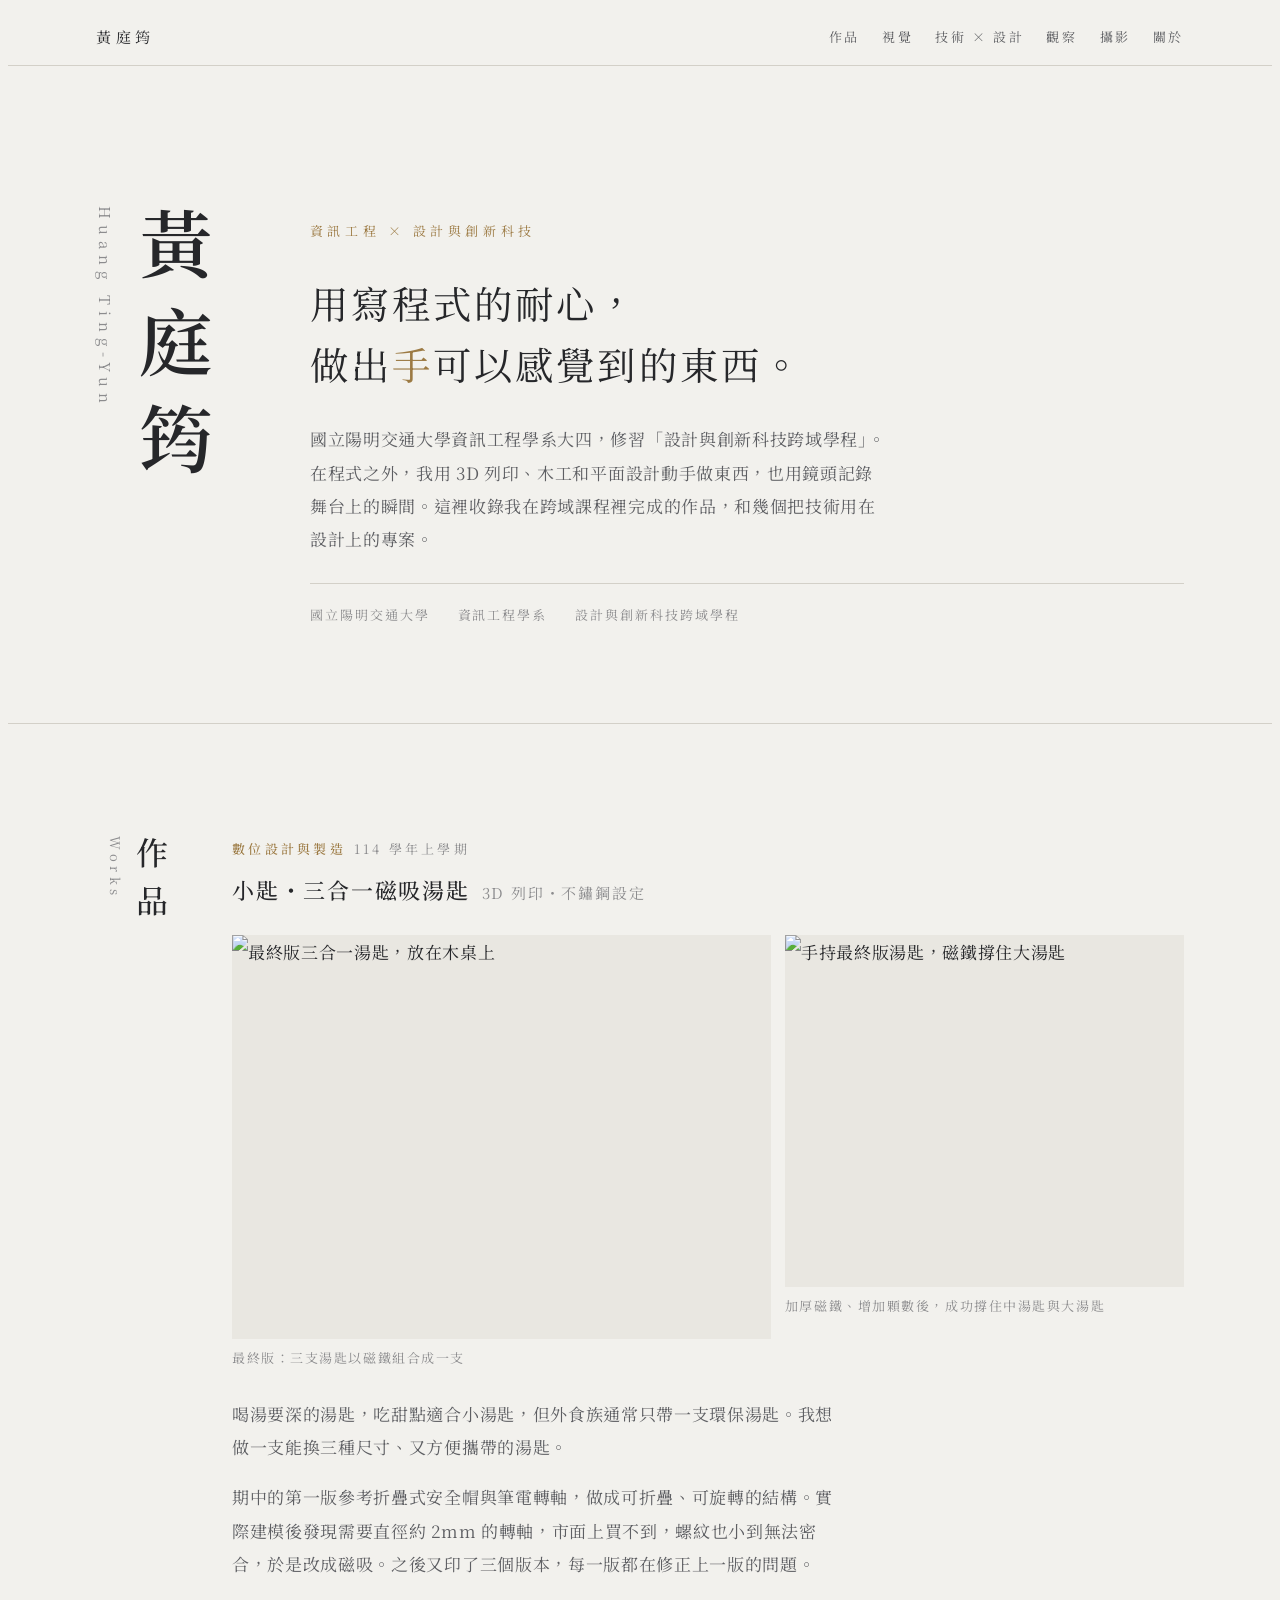
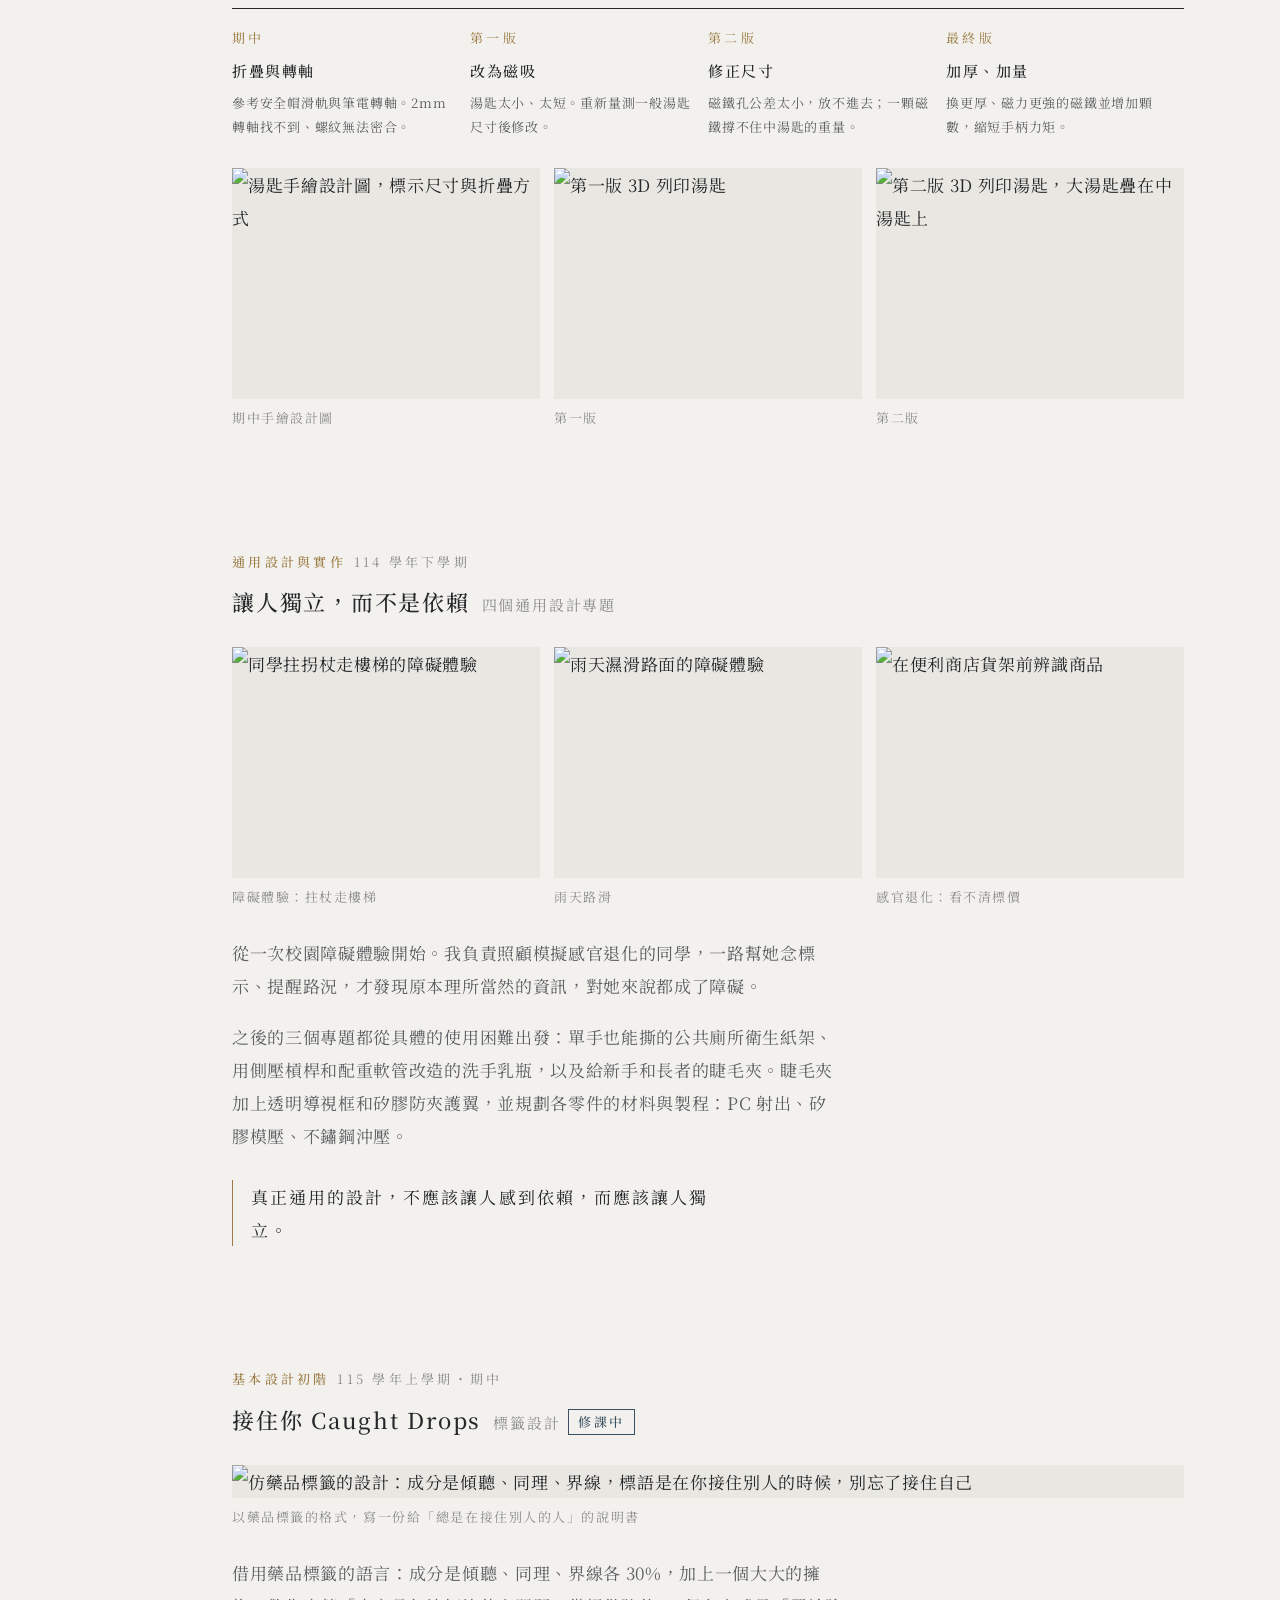
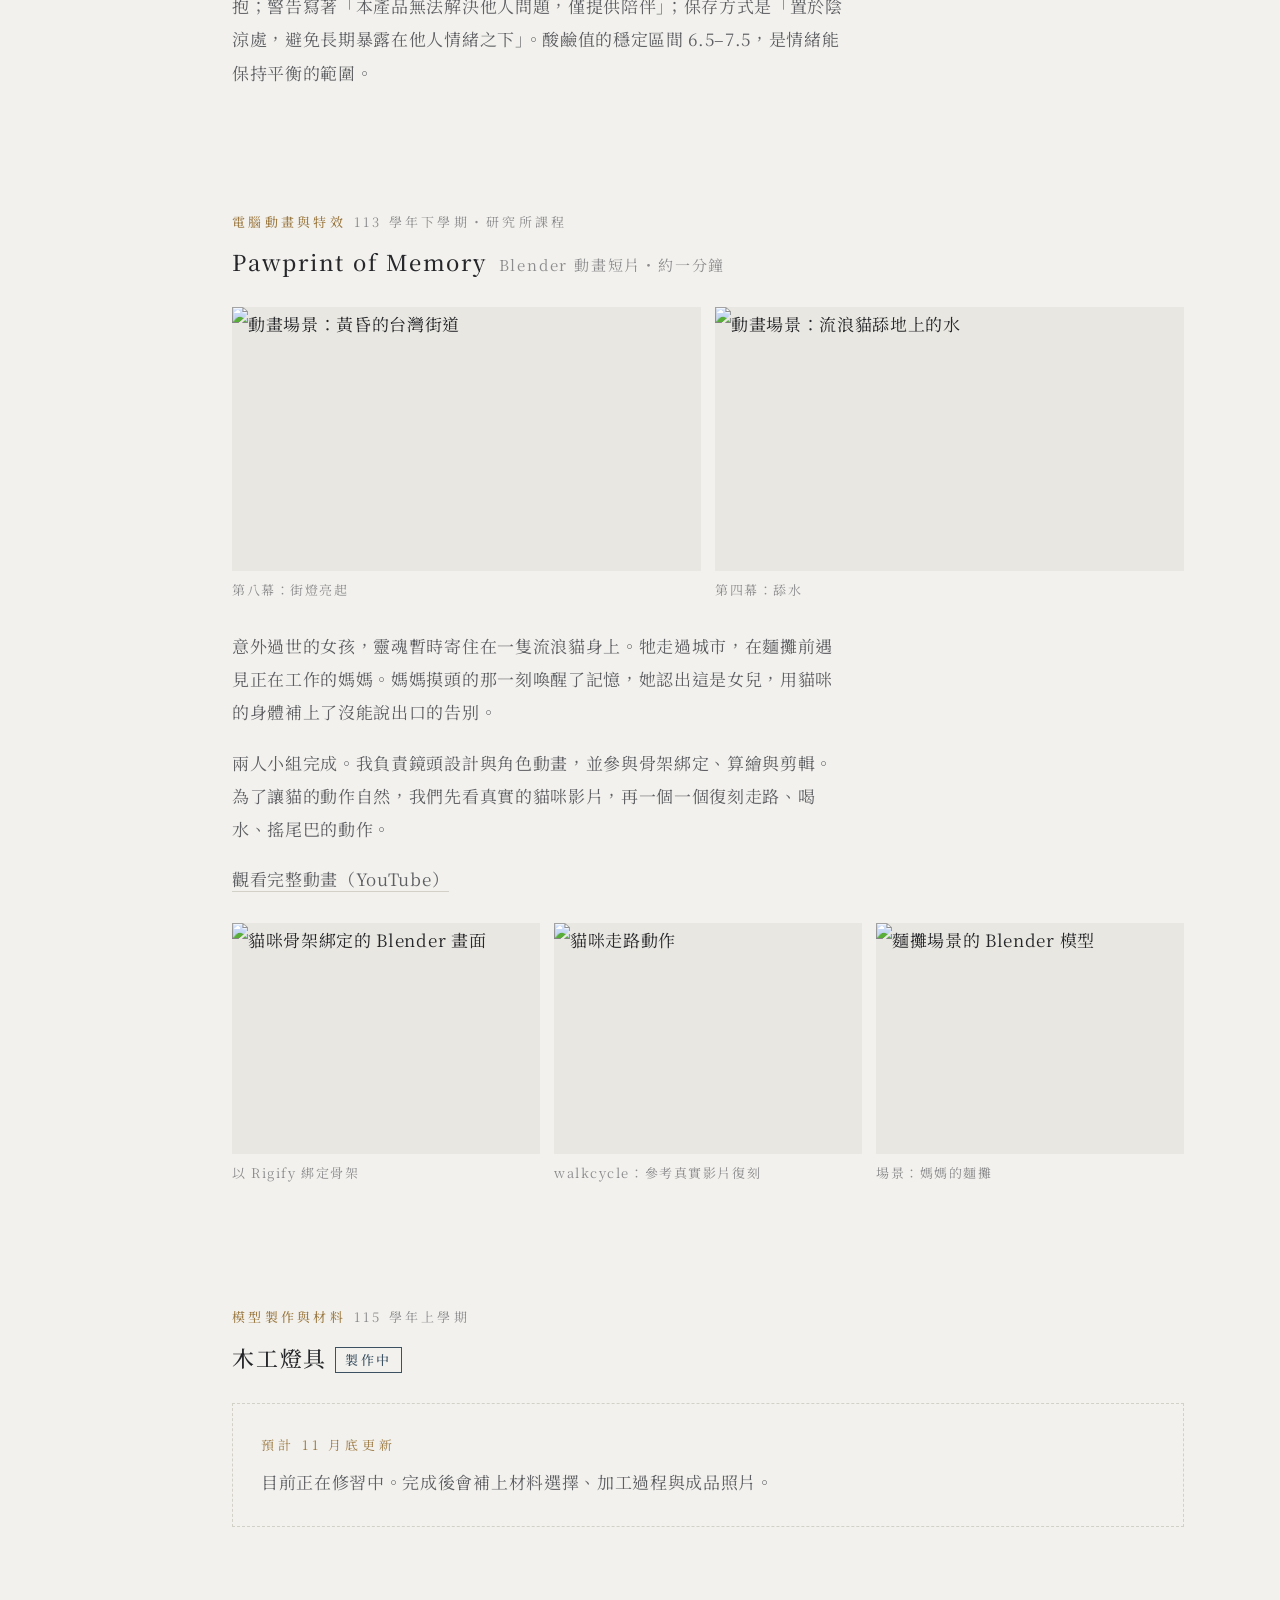
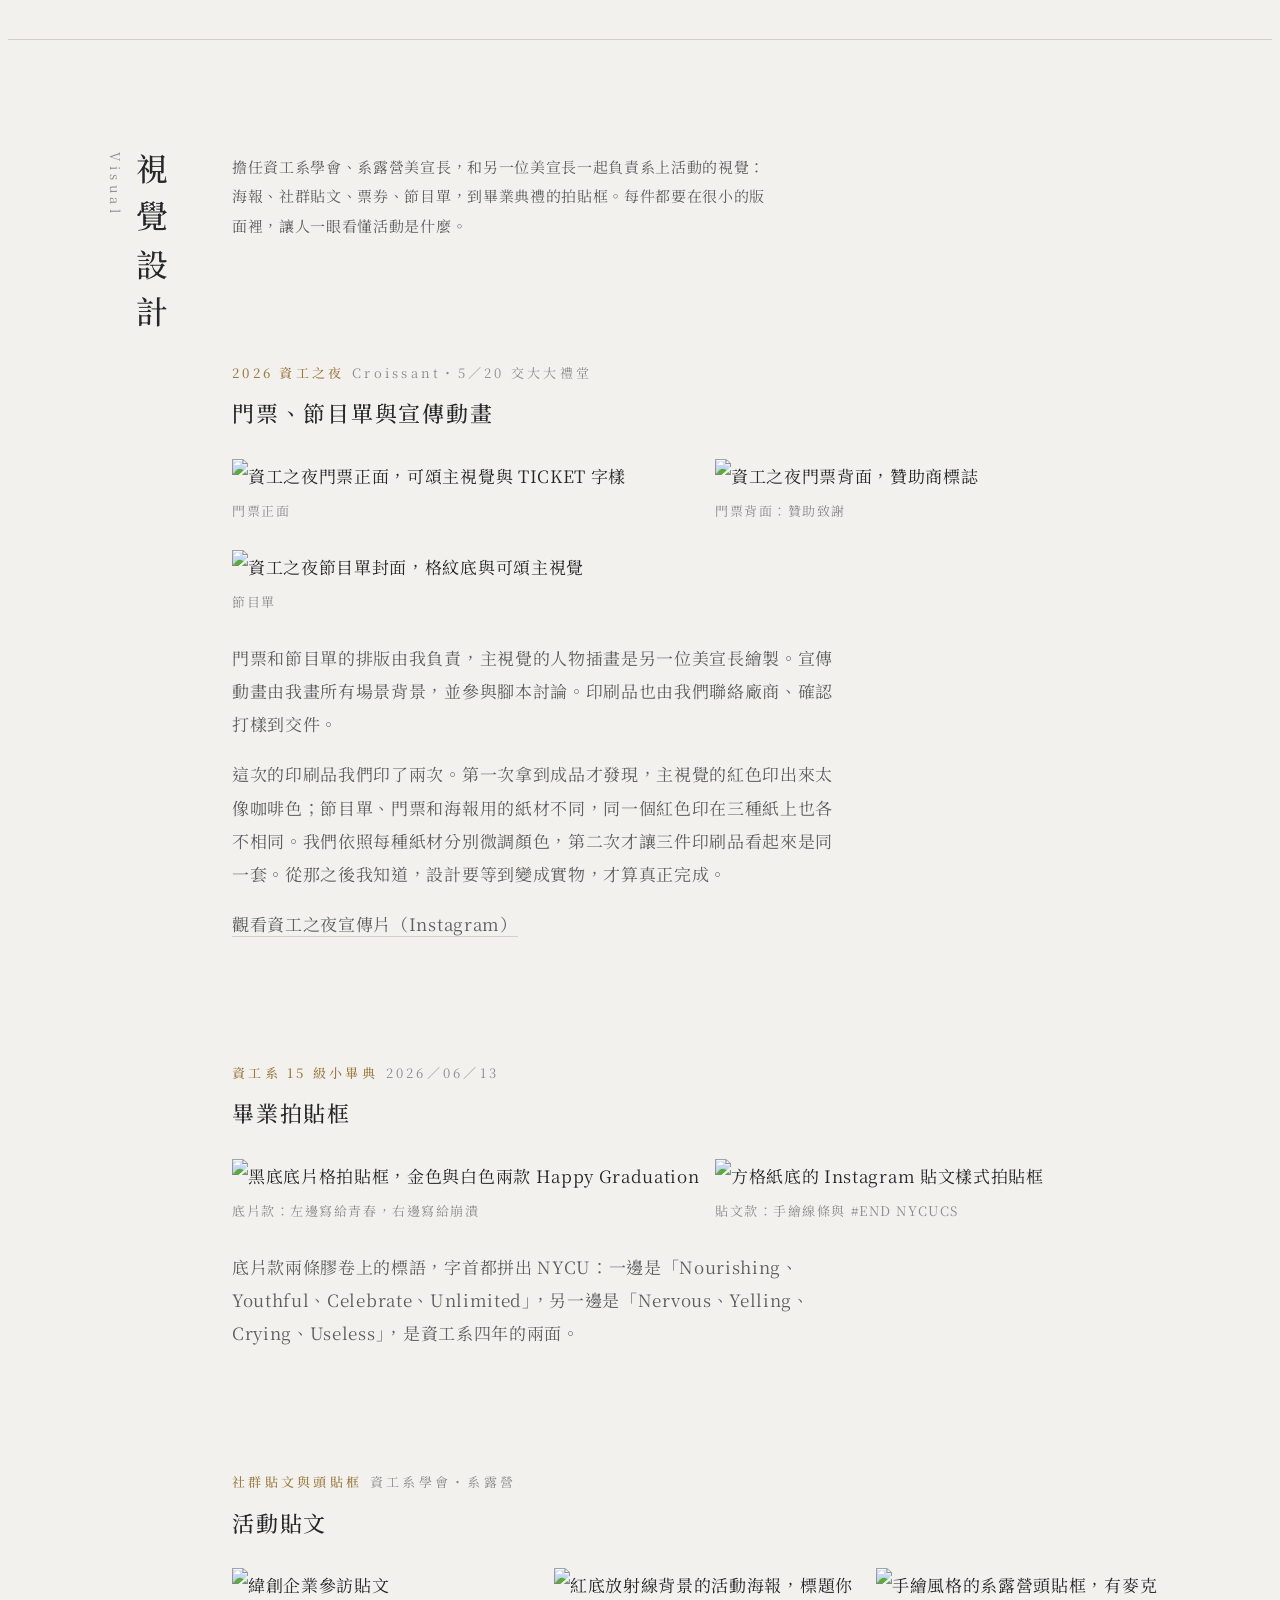
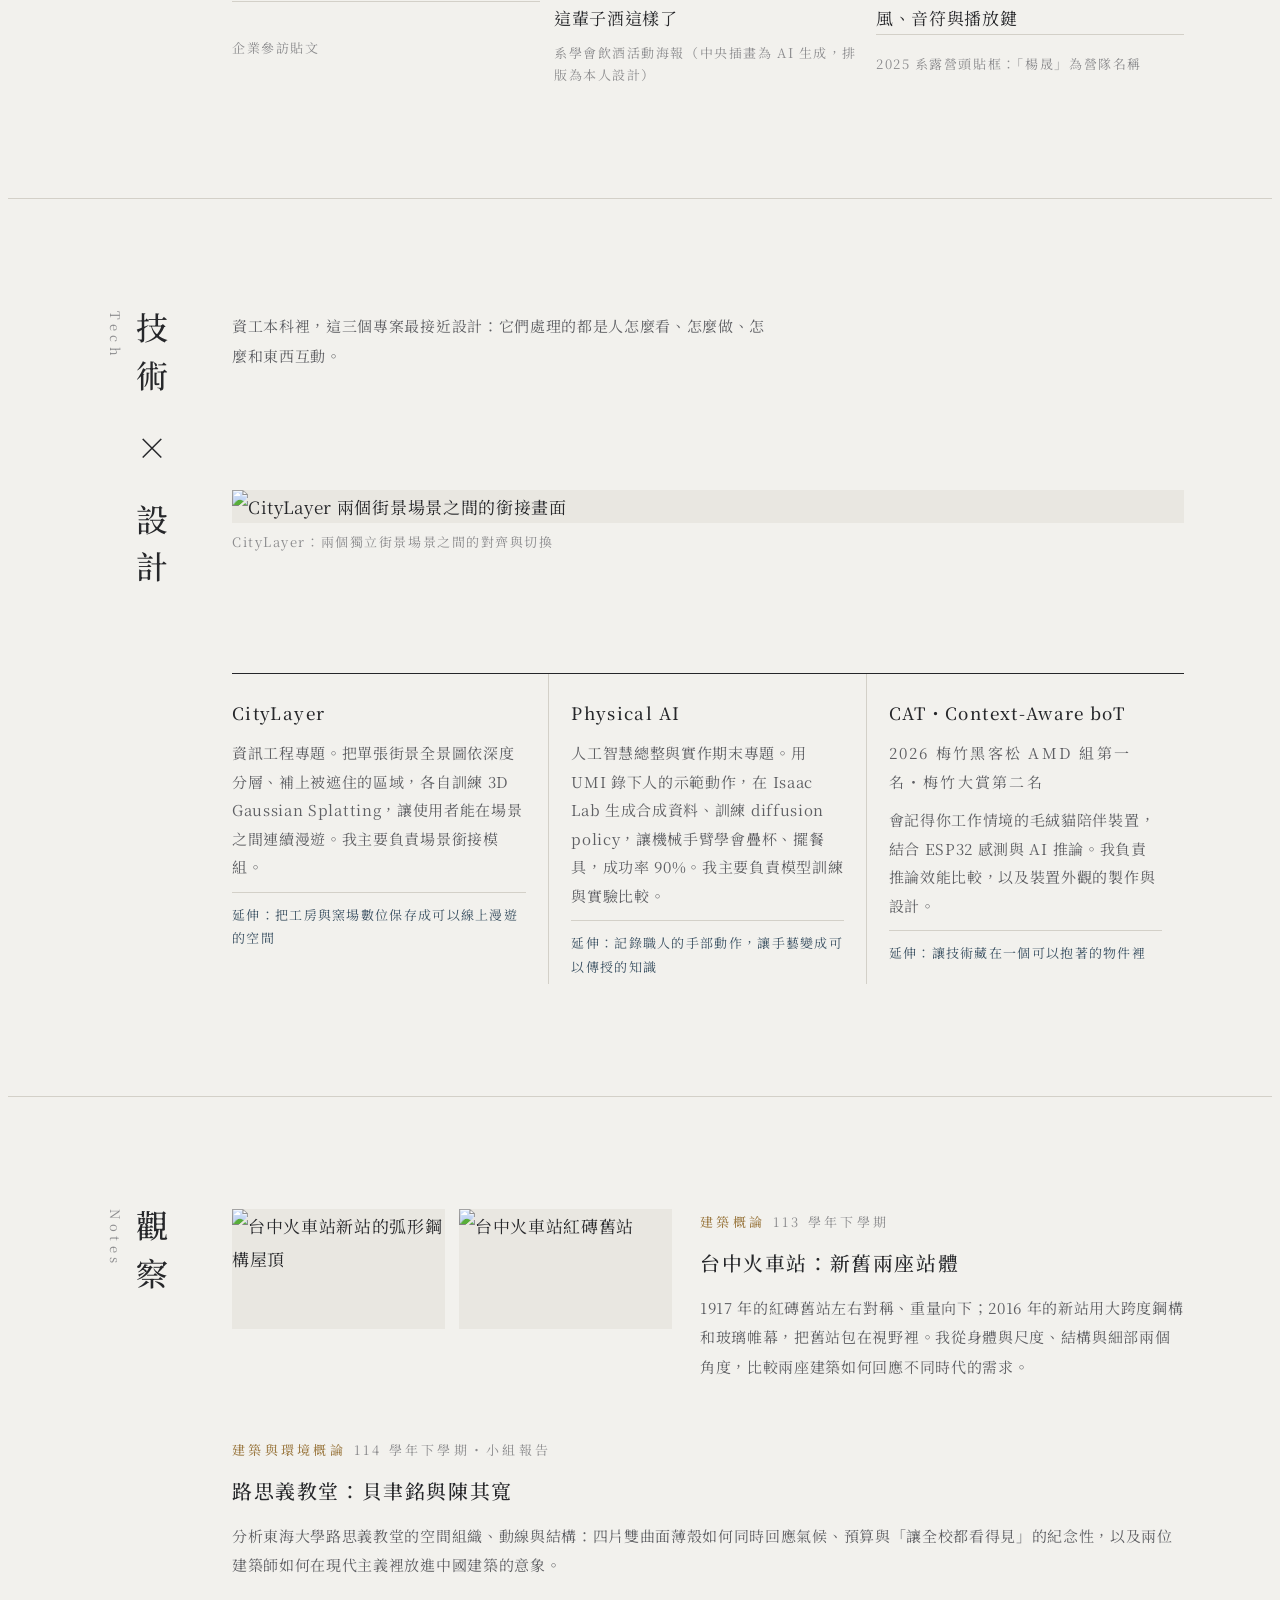
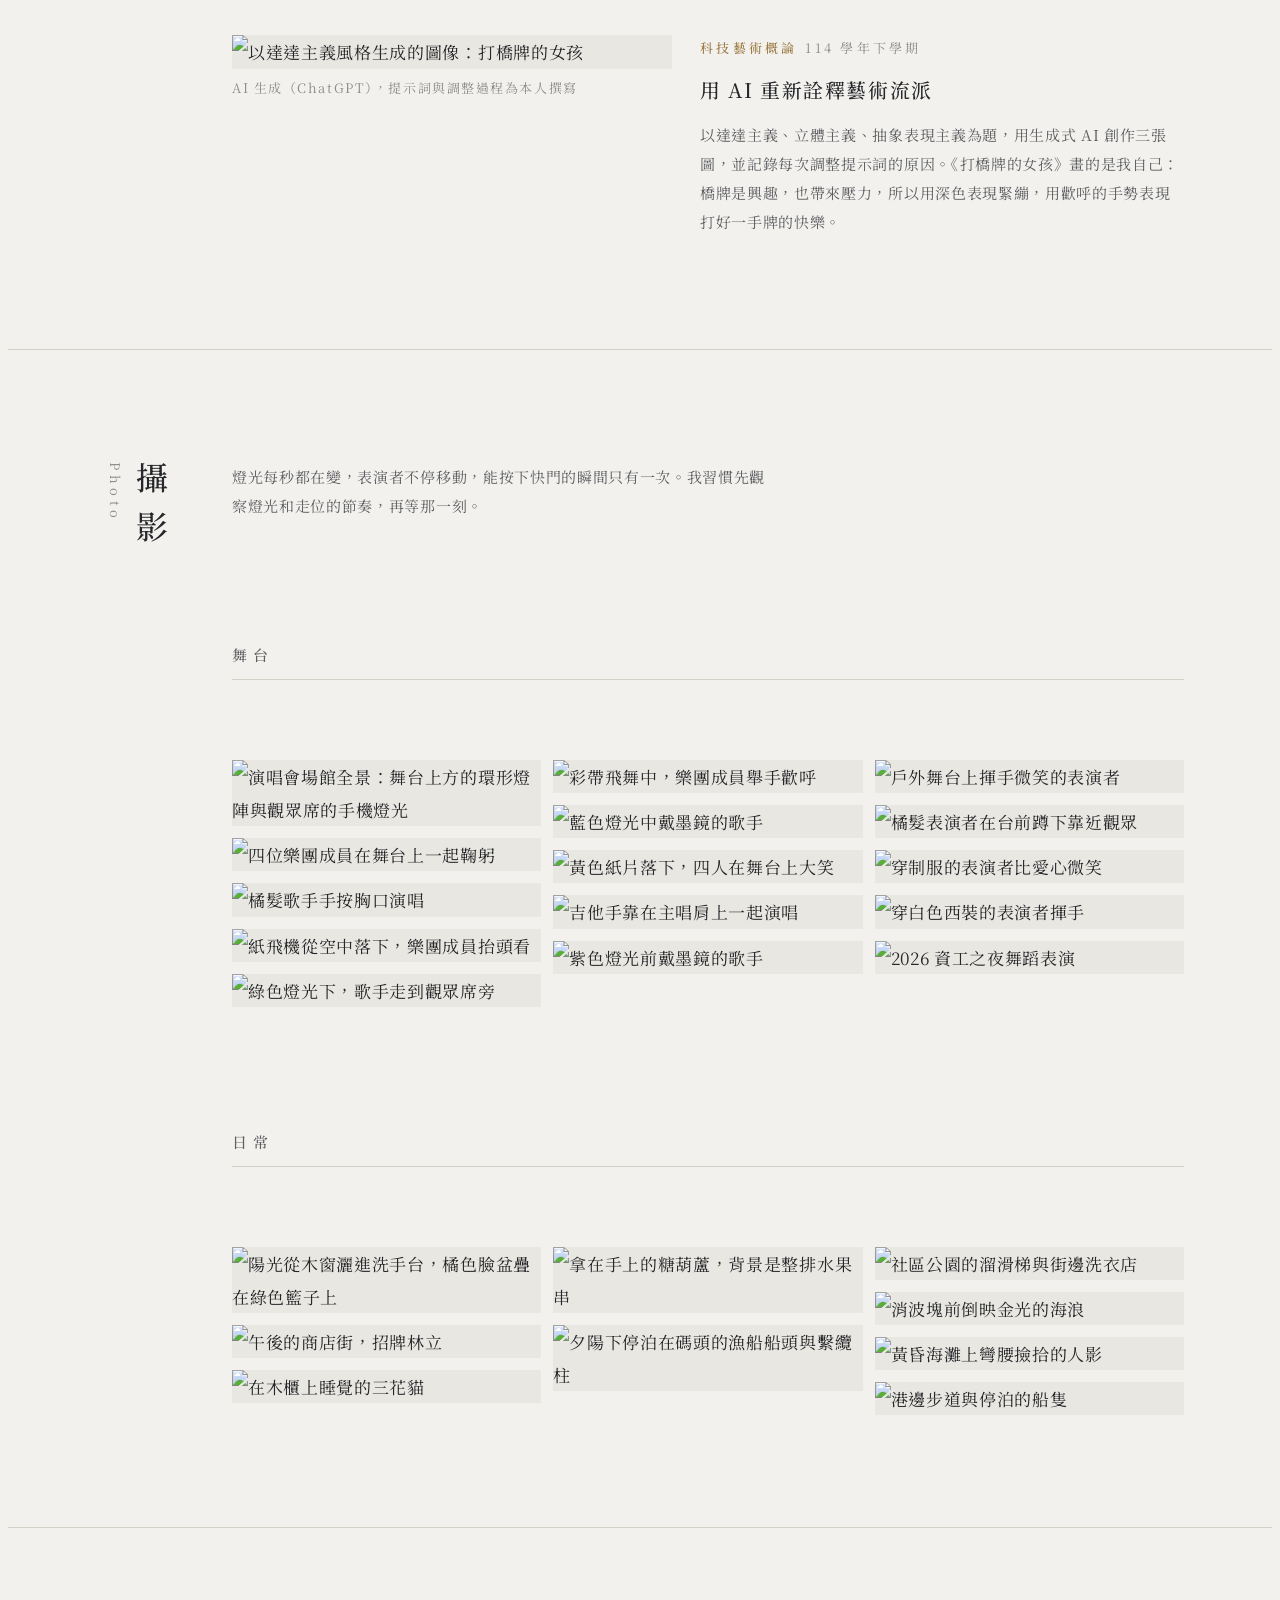
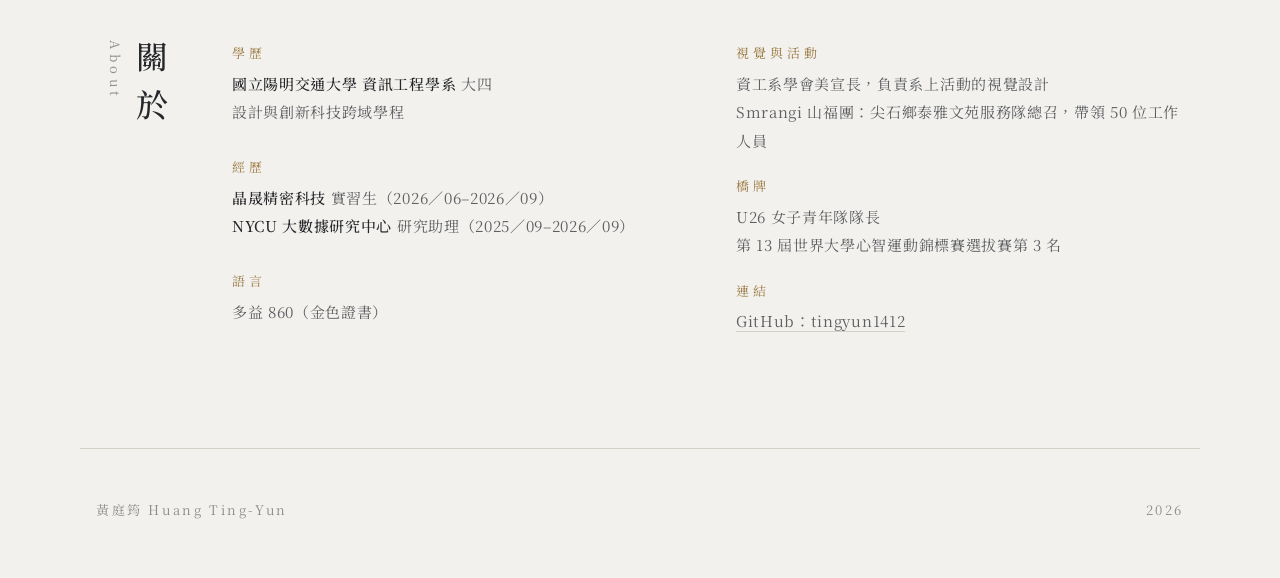
==== index.html @ c79b4917 "Portfolio" ====
<!doctype html>
<html lang="zh-Hant">
<head>
<meta charset="utf-8">
<meta name="viewport" content="width=device-width, initial-scale=1, viewport-fit=cover">
<meta name="description" content="黃庭筠的跨域設計作品集：手作、通用設計、動畫、視覺設計與攝影。">
<title>黃庭筠 作品集</title>
<link rel="preconnect" href="https://fonts.googleapis.com">
<link rel="preconnect" href="https://fonts.gstatic.com" crossorigin>
<link rel="stylesheet" href="https://fonts.googleapis.com/css2?family=Noto+Serif+TC:wght@300;400;500;600;700&display=swap">
<style>
/* Layout: 和紙のような余白。左に縦書きの見出し、右に作品。金箔色を一点だけ使う。 */
:root{
  --paper:#F2F1ED;      /* 胡粉に近い、わずかに青みのある白 */
  --paper-2:#E9E7E1;    /* 一段沈んだ面 */
  --ink:#26272A;        /* 墨 */
  --ink-2:#5E5F63;      /* 薄墨 */
  --ink-3:#8C8C8E;      /* 鼠 */
  --rule:#D3D0C8;
  --gold:#9C7A43;       /* 金箔を沈めた色 */
  --indigo:#3C5263;     /* 藍鼠 */
  --serif:"Noto Serif TC","Source Han Serif TC","思源宋體","Songti TC","PMingLiU",serif;
  --s-xs:.8125rem; --s-sm:.9375rem; --s-md:1.0625rem; --s-lg:1.375rem; --s-xl:2rem; --s-xxl:clamp(2.6rem,7vw,4.6rem);
  color-scheme:light;
}
@media (prefers-color-scheme:dark){:root:not([data-theme="light"]){
  --paper:#161719; --paper-2:#1F2023; --ink:#E7E5DF; --ink-2:#B3B1AB; --ink-3:#85847F; --rule:#34353A; --gold:#C9A66B; --indigo:#8FA7B8; color-scheme:dark}}
:root[data-theme="dark"]{
  --paper:#161719; --paper-2:#1F2023; --ink:#E7E5DF; --ink-2:#B3B1AB; --ink-3:#85847F; --rule:#34353A; --gold:#C9A66B; --indigo:#8FA7B8; color-scheme:dark}

*{box-sizing:border-box}
html{scroll-behavior:smooth}
@media (prefers-reduced-motion:reduce){html{scroll-behavior:auto}}
body{background:var(--paper);color:var(--ink);font-family:var(--serif);font-size:var(--s-md);line-height:1.95;letter-spacing:.04em;font-weight:400;-webkit-font-smoothing:antialiased}
img{display:block;max-width:100%;height:auto}
a{color:inherit;text-decoration:none;border-bottom:1px solid var(--rule);transition:border-color .2s,color .2s}
a:hover{color:var(--gold);border-color:var(--gold)}
a:focus-visible{outline:2px solid var(--gold);outline-offset:3px}
h1,h2,h3,h4{font-weight:500;margin:0;text-wrap:balance;letter-spacing:.08em}
p{margin:0}

.wrap{max-width:1120px;margin:0 auto;padding-left:max(16px,env(safe-area-inset-left,0px));padding-right:max(16px,env(safe-area-inset-right,0px))}

/* ナビ */
body::before{content:"";position:fixed;inset:0 0 auto;height:env(safe-area-inset-top,0px);z-index:10;background:var(--paper)}
.nav{position:sticky;top:env(safe-area-inset-top,0px);z-index:9;background:color-mix(in srgb,var(--paper) 92%,transparent);backdrop-filter:blur(6px);border-bottom:1px solid var(--rule)}
.nav .wrap{display:flex;align-items:center;justify-content:space-between;gap:16px;padding-block:14px}
.nav .mark{font-size:var(--s-sm);letter-spacing:.3em;border:0}
.nav ul{list-style:none;display:flex;flex-wrap:wrap;gap:6px 22px;margin:0;padding:0;font-size:var(--s-xs);letter-spacing:.2em;color:var(--ink-2)}
.nav ul a{border:0}

/* ヒーロー */
.hero .wrap{display:grid;grid-template-columns:auto 1fr;gap:clamp(28px,7vw,96px);padding-block:clamp(64px,12vw,140px) clamp(48px,8vw,96px);align-items:start}
.hero .v{writing-mode:vertical-rl;font-size:var(--s-xxl);font-weight:600;letter-spacing:.32em;line-height:1.2;color:var(--ink)}
.hero .v small{display:block;font-size:var(--s-sm);font-weight:400;letter-spacing:.4em;color:var(--ink-3);margin-right:18px}
.hero .lead{display:grid;gap:28px;align-content:start;padding-top:12px;min-width:0}
.hero .kicker{font-size:var(--s-xs);letter-spacing:.35em;color:var(--gold)}
.hero h1{font-size:clamp(1.6rem,3.6vw,2.4rem);line-height:1.6;font-weight:400}
.hero h1 em{font-style:normal;color:var(--gold)}
.hero .intro{max-width:34em;color:var(--ink-2)}
.hero .meta{display:flex;flex-wrap:wrap;gap:8px 28px;font-size:var(--s-xs);color:var(--ink-3);letter-spacing:.15em;border-top:1px solid var(--rule);padding-top:18px}

/* セクション */
section.block{border-top:1px solid var(--rule)}
section.block>.wrap{display:grid;grid-template-columns:72px 1fr;gap:clamp(20px,5vw,64px);padding-block:clamp(56px,9vw,112px)}
.sec-h{writing-mode:vertical-rl;font-size:var(--s-xl);letter-spacing:.5em;font-weight:500;line-height:1;position:sticky;top:calc(env(safe-area-inset-top,0px) + 84px);align-self:start;height:max-content}
.sec-h span{display:block;font-size:var(--s-xs);letter-spacing:.35em;color:var(--ink-3);margin-right:14px;font-weight:400}
.sec-body{display:grid;gap:clamp(64px,10vw,120px);min-width:0}
.sec-note{max-width:36em;color:var(--ink-2);font-size:var(--s-sm)}

/* 作品 */
.work{display:grid;gap:28px;min-width:0}
.work-head{display:grid;gap:10px}
.course{font-size:var(--s-xs);letter-spacing:.25em;color:var(--ink-3)}
.course b{font-weight:500;color:var(--gold);margin-right:.6em}
.work h3{font-size:var(--s-lg);line-height:1.6}
.work h3 small{font-size:var(--s-sm);color:var(--ink-3);margin-left:.8em;letter-spacing:.12em;font-weight:400}
.work .text{max-width:36em;display:grid;gap:1em;color:var(--ink-2)}
.tag{display:inline-block;font-size:var(--s-xs);letter-spacing:.2em;color:var(--indigo);border:1px solid currentColor;padding:0 .7em;line-height:1.9;margin-left:.6em;vertical-align:.15em}

figure{margin:0;display:grid;gap:8px;min-width:0}
figcaption{font-size:var(--s-xs);color:var(--ink-3);letter-spacing:.12em;line-height:1.7}
.frame{background:var(--paper-2);overflow:hidden}
.frame img{width:100%;object-fit:cover}

.g-hero{display:grid;grid-template-columns:1.35fr 1fr;gap:14px}
.g-hero .frame img{aspect-ratio:4/3}
.g3{display:grid;grid-template-columns:repeat(3,1fr);gap:14px}
.g3 .frame img{aspect-ratio:4/3}
.g2{display:grid;grid-template-columns:repeat(2,1fr);gap:14px}
.g2 .frame img{aspect-ratio:16/9}

/* 工程の記録 */
.process{list-style:none;margin:0;padding:0;display:grid;grid-template-columns:repeat(4,1fr);border-top:1px solid var(--ink)}
.process li{padding:16px 16px 0 0;display:grid;gap:6px;align-content:start;min-width:0}
.process .st{font-size:var(--s-xs);letter-spacing:.25em;color:var(--gold)}
.process h4{font-size:var(--s-sm);letter-spacing:.1em}
.process p{font-size:var(--s-xs);color:var(--ink-2);line-height:1.85;letter-spacing:.06em}

/* 一行引用 */
.quote{font-size:var(--s-md);color:var(--ink);border-left:1px solid var(--gold);padding-left:18px;max-width:30em;letter-spacing:.12em}

/* 準備中 */
.soon{border:1px dashed var(--rule);padding:28px;display:grid;gap:8px;color:var(--ink-2)}
.soon .st{font-size:var(--s-xs);letter-spacing:.3em;color:var(--gold)}

/* 技術カード */
.tech{display:grid;grid-template-columns:repeat(3,1fr);gap:0;border-top:1px solid var(--ink)}
.tech article{padding:22px 22px 6px 0;display:grid;gap:10px;align-content:start;min-width:0;border-right:1px solid var(--rule);padding-left:0}
.tech article+article{padding-left:22px}
.tech article:last-child{border-right:0}
.tech h3{font-size:var(--s-md)}
.tech p{font-size:var(--s-sm);color:var(--ink-2);line-height:1.9}
.tech .bridge{font-size:var(--s-xs);color:var(--indigo);letter-spacing:.1em;line-height:1.8;border-top:1px solid var(--rule);padding-top:10px}
.award{font-size:var(--s-xs);color:var(--gold);letter-spacing:.15em}

/* 観察 */
.obs{display:grid;gap:56px}
.obs-item{display:grid;grid-template-columns:1fr 1.1fr;gap:28px;align-items:start}
.obs-item .text{display:grid;gap:10px;min-width:0}
.obs-item .text p{font-size:var(--s-sm);color:var(--ink-2)}

/* 略歴 */
.about{display:grid;grid-template-columns:1fr 1fr;gap:40px 56px}
.about dl{margin:0;display:grid;gap:18px}
.about dt{font-size:var(--s-xs);letter-spacing:.3em;color:var(--gold)}
.about dd{margin:4px 0 0;font-size:var(--s-sm);color:var(--ink-2);line-height:1.9}
.about dd b{color:var(--ink);font-weight:500}

footer .wrap{padding-block:48px;display:flex;flex-wrap:wrap;justify-content:space-between;gap:12px;font-size:var(--s-xs);color:var(--ink-3);letter-spacing:.2em;border-top:1px solid var(--rule)}

.frame.plain{background:transparent}
.frame.plain img{aspect-ratio:auto!important;object-fit:contain;box-shadow:0 1px 0 var(--rule)}
.photos{columns:3 260px;column-gap:12px}
.ph-h{font-size:var(--s-sm);letter-spacing:.4em;color:var(--ink-2);border-bottom:1px solid var(--rule);padding-bottom:8px;margin-bottom:-40px}
.ph{break-inside:avoid;margin:0 0 12px;background:var(--paper-2)}
.ph img{width:100%}
@media (max-width:820px){
  .g-hero,.obs-item,.about{grid-template-columns:1fr}
  .process{grid-template-columns:repeat(2,1fr);row-gap:18px}
  .tech{grid-template-columns:1fr}
  .tech article,.tech article+article{border-right:0;padding:20px 0 14px;border-bottom:1px solid var(--rule)}
}
@media (max-width:560px){
  .nav ul{display:none}
  .hero .wrap{grid-template-columns:1fr;gap:28px}
  .hero .v{writing-mode:horizontal-tb;letter-spacing:.2em}
  .hero .v small{margin:8px 0 0}
  section.block>.wrap{grid-template-columns:1fr;gap:28px}
  .sec-h{writing-mode:horizontal-tb;position:static;letter-spacing:.3em}
  .sec-h span{display:inline;margin:0 0 0 12px}
  .g3{grid-template-columns:repeat(2,1fr)}
  .g2{grid-template-columns:1fr}
  .process{grid-template-columns:1fr}
}
</style>
</head>
<body>


<nav class="nav" aria-label="主要">
  <div class="wrap">
    <a class="mark" href="#top">黃庭筠</a>
    <ul>
      <li><a href="#works">作品</a></li>
      <li><a href="#visual">視覺</a></li>
      <li><a href="#tech">技術 × 設計</a></li>
      <li><a href="#notes">觀察</a></li>
      <li><a href="#photo">攝影</a></li>
      <li><a href="#about">關於</a></li>
    </ul>
  </div>
</nav>

<header class="hero" id="top">
  <div class="wrap">
    <div class="v">黃庭筠<small>Huang Ting-Yun</small></div>
    <div class="lead">
      <div class="kicker">資訊工程 × 設計與創新科技</div>
      <h1>用寫程式的耐心，<br>做出<em>手</em>可以感覺到的東西。</h1>
      <p class="intro">國立陽明交通大學資訊工程學系大四，修習「設計與創新科技跨域學程」。在程式之外，我用 3D 列印、木工和平面設計動手做東西，也用鏡頭記錄舞台上的瞬間。這裡收錄我在跨域課程裡完成的作品，和幾個把技術用在設計上的專案。</p>
      <div class="meta"><span>國立陽明交通大學</span><span>資訊工程學系</span><span>設計與創新科技跨域學程</span></div>
    </div>
  </div>
</header>

<section class="block" id="works">
  <div class="wrap">
    <h2 class="sec-h">作品<span>Works</span></h2>
    <div class="sec-body">

      <!-- 小匙 -->
      <article class="work">
        <div class="work-head">
          <div class="course"><b>數位設計與製造</b>114 學年上學期</div>
          <h3>小匙・三合一磁吸湯匙<small>3D 列印・不鏽鋼設定</small></h3>
        </div>
        <div class="g-hero">
          <figure><div class="frame"><img src="img/spoon-final.jpg" alt="最終版三合一湯匙，放在木桌上"></div><figcaption>最終版：三支湯匙以磁鐵組合成一支</figcaption></figure>
          <figure><div class="frame"><img src="img/spoon-final-hand.jpg" alt="手持最終版湯匙，磁鐵撐住大湯匙"></div><figcaption>加厚磁鐵、增加顆數後，成功撐住中湯匙與大湯匙</figcaption></figure>
        </div>
        <div class="text">
          <p>喝湯要深的湯匙，吃甜點適合小湯匙，但外食族通常只帶一支環保湯匙。我想做一支能換三種尺寸、又方便攜帶的湯匙。</p>
          <p>期中的第一版參考折疊式安全帽與筆電轉軸，做成可折疊、可旋轉的結構。實際建模後發現需要直徑約 2mm 的轉軸，市面上買不到，螺紋也小到無法密合，於是改成磁吸。之後又印了三個版本，每一版都在修正上一版的問題。</p>
        </div>
        <ol class="process" aria-label="製作過程">
          <li><span class="st">期中</span><h4>折疊與轉軸</h4><p>參考安全帽滑軌與筆電轉軸。2mm 轉軸找不到、螺紋無法密合。</p></li>
          <li><span class="st">第一版</span><h4>改為磁吸</h4><p>湯匙太小、太短。重新量測一般湯匙尺寸後修改。</p></li>
          <li><span class="st">第二版</span><h4>修正尺寸</h4><p>磁鐵孔公差太小，放不進去；一顆磁鐵撐不住中湯匙的重量。</p></li>
          <li><span class="st">最終版</span><h4>加厚、加量</h4><p>換更厚、磁力更強的磁鐵並增加顆數，縮短手柄力矩。</p></li>
        </ol>
        <div class="g3">
          <figure><div class="frame"><img src="img/spoon-sketch.jpg" alt="湯匙手繪設計圖，標示尺寸與折疊方式"></div><figcaption>期中手繪設計圖</figcaption></figure>
          <figure><div class="frame"><img src="img/spoon-v1.jpg" alt="第一版 3D 列印湯匙"></div><figcaption>第一版</figcaption></figure>
          <figure><div class="frame"><img src="img/spoon-v2.jpg" alt="第二版 3D 列印湯匙，大湯匙疊在中湯匙上"></div><figcaption>第二版</figcaption></figure>
        </div>
      </article>

      <!-- 通用設計 -->
      <article class="work">
        <div class="work-head">
          <div class="course"><b>通用設計與實作</b>114 學年下學期</div>
          <h3>讓人獨立，而不是依賴<small>四個通用設計專題</small></h3>
        </div>
        <div class="g3">
          <figure><div class="frame"><img src="img/ud-stairs.jpg" alt="同學拄拐杖走樓梯的障礙體驗"></div><figcaption>障礙體驗：拄杖走樓梯</figcaption></figure>
          <figure><div class="frame"><img src="img/ud-rain.jpg" alt="雨天濕滑路面的障礙體驗"></div><figcaption>雨天路滑</figcaption></figure>
          <figure><div class="frame"><img src="img/ud-shelf.jpg" alt="在便利商店貨架前辨識商品"></div><figcaption>感官退化：看不清標價</figcaption></figure>
        </div>
        <div class="text">
          <p>從一次校園障礙體驗開始。我負責照顧模擬感官退化的同學，一路幫她念標示、提醒路況，才發現原本理所當然的資訊，對她來說都成了障礙。</p>
          <p>之後的三個專題都從具體的使用困難出發：單手也能撕的公共廁所衛生紙架、用側壓槓桿和配重軟管改造的洗手乳瓶，以及給新手和長者的睫毛夾。睫毛夾加上透明導視框和矽膠防夾護翼，並規劃各零件的材料與製程：PC 射出、矽膠模壓、不鏽鋼沖壓。</p>
        </div>
        <p class="quote">真正通用的設計，不應該讓人感到依賴，而應該讓人獨立。</p>
      </article>

      <!-- 接住你 -->
      <article class="work">
        <div class="work-head">
          <div class="course"><b>基本設計初階</b>115 學年上學期・期中</div>
          <h3>接住你 Caught Drops<small>標籤設計</small><span class="tag">修課中</span></h3>
        </div>
        <figure><div class="frame"><img src="img/label.jpg" alt="仿藥品標籤的設計：成分是傾聽、同理、界線，標語是在你接住別人的時候，別忘了接住自己"></div><figcaption>以藥品標籤的格式，寫一份給「總是在接住別人的人」的說明書</figcaption></figure>
        <div class="text">
          <p>借用藥品標籤的語言：成分是傾聽、同理、界線各 30%，加上一個大大的擁抱；警告寫著「本產品無法解決他人問題，僅提供陪伴」；保存方式是「置於陰涼處，避免長期暴露在他人情緒之下」。酸鹼值的穩定區間 6.5–7.5，是情緒能保持平衡的範圍。</p>
        </div>
      </article>

      <!-- Pawprint -->
      <article class="work">
        <div class="work-head">
          <div class="course"><b>電腦動畫與特效</b>113 學年下學期・研究所課程</div>
          <h3>Pawprint of Memory<small>Blender 動畫短片・約一分鐘</small></h3>
        </div>
        <div class="g2">
          <figure><div class="frame"><img src="img/anim-dusk.jpg" alt="動畫場景：黃昏的台灣街道"></div><figcaption>第八幕：街燈亮起</figcaption></figure>
          <figure><div class="frame"><img src="img/anim-water.jpg" alt="動畫場景：流浪貓舔地上的水"></div><figcaption>第四幕：舔水</figcaption></figure>
        </div>
        <div class="text">
          <p>意外過世的女孩，靈魂暫時寄住在一隻流浪貓身上。牠走過城市，在麵攤前遇見正在工作的媽媽。媽媽摸頭的那一刻喚醒了記憶，她認出這是女兒，用貓咪的身體補上了沒能說出口的告別。</p>
          <p>兩人小組完成。我負責鏡頭設計與角色動畫，並參與骨架綁定、算繪與剪輯。為了讓貓的動作自然，我們先看真實的貓咪影片，再一個一個復刻走路、喝水、搖尾巴的動作。</p>
          <p><a href="https://youtu.be/bq9b_xUh20c" target="_blank" rel="noopener">觀看完整動畫（YouTube）</a></p>
        </div>
        <div class="g3">
          <figure><div class="frame"><img src="img/anim-rig.jpg" alt="貓咪骨架綁定的 Blender 畫面"></div><figcaption>以 Rigify 綁定骨架</figcaption></figure>
          <figure><div class="frame"><img src="img/anim-walk.jpg" alt="貓咪走路動作"></div><figcaption>walkcycle：參考真實影片復刻</figcaption></figure>
          <figure><div class="frame"><img src="img/anim-stall.jpg" alt="麵攤場景的 Blender 模型"></div><figcaption>場景：媽媽的麵攤</figcaption></figure>
        </div>
      </article>

      <!-- 木工燈具 -->
      <article class="work">
        <div class="work-head">
          <div class="course"><b>模型製作與材料</b>115 學年上學期</div>
          <h3>木工燈具<span class="tag">製作中</span></h3>
        </div>
        <div class="soon">
          <span class="st">預計 11 月底更新</span>
          <p>目前正在修習中。完成後會補上材料選擇、加工過程與成品照片。</p>
        </div>
      </article>

    </div>
  </div>
</section>

<section class="block" id="visual">
  <div class="wrap">
    <h2 class="sec-h">視覺設計<span>Visual</span></h2>
    <div class="sec-body">
      <p class="sec-note">擔任資工系學會、系露營美宣長，和另一位美宣長一起負責系上活動的視覺：海報、社群貼文、票券、節目單，到畢業典禮的拍貼框。每件都要在很小的版面裡，讓人一眼看懂活動是什麼。</p>

      <article class="work">
        <div class="work-head">
          <div class="course"><b>2026 資工之夜</b>Croissant・5／20 交大大禮堂</div>
          <h3>門票、節目單與宣傳動畫</h3>
        </div>
        <div class="g2" style="grid-template-columns:1fr 1fr">
          <figure><div class="frame plain"><img src="img/vd-ticket-front.jpg" alt="資工之夜門票正面，可頌主視覺與 TICKET 字樣"></div><figcaption>門票正面</figcaption></figure>
          <figure><div class="frame plain"><img src="img/vd-ticket-back.jpg" alt="資工之夜門票背面，贊助商標誌"></div><figcaption>門票背面：贊助致謝</figcaption></figure>
        </div>
        <figure><div class="frame plain"><img src="img/vd-program-cover.jpg" alt="資工之夜節目單封面，格紋底與可頌主視覺"></div><figcaption>節目單</figcaption></figure>
        <div class="text">
          <p>門票和節目單的排版由我負責，主視覺的人物插畫是另一位美宣長繪製。宣傳動畫由我畫所有場景背景，並參與腳本討論。印刷品也由我們聯絡廠商、確認打樣到交件。</p>
          <p>這次的印刷品我們印了兩次。第一次拿到成品才發現，主視覺的紅色印出來太像咖啡色；節目單、門票和海報用的紙材不同，同一個紅色印在三種紙上也各不相同。我們依照每種紙材分別微調顏色，第二次才讓三件印刷品看起來是同一套。從那之後我知道，設計要等到變成實物，才算真正完成。</p>
          <p><a href="https://www.instagram.com/reel/DYJujH9y2qk/" target="_blank" rel="noopener">觀看資工之夜宣傳片（Instagram）</a></p>
        </div>
      </article>

      <article class="work">
        <div class="work-head">
          <div class="course"><b>資工系 15 級小畢典</b>2026／06／13</div>
          <h3>畢業拍貼框</h3>
        </div>
        <div class="g2" style="grid-template-columns:1fr 1fr">
          <figure><div class="frame plain"><img src="img/vd-photobooth-film.jpg" alt="黑底底片格拍貼框，金色與白色兩款 Happy Graduation"></div><figcaption>底片款：左邊寫給青春，右邊寫給崩潰</figcaption></figure>
          <figure><div class="frame plain"><img src="img/vd-photobooth-ig.jpg" alt="方格紙底的 Instagram 貼文樣式拍貼框"></div><figcaption>貼文款：手繪線條與 #END NYCUCS</figcaption></figure>
        </div>
        <div class="text">
          <p>底片款兩條膠卷上的標語，字首都拼出 NYCU：一邊是「Nourishing、Youthful、Celebrate、Unlimited」，另一邊是「Nervous、Yelling、Crying、Useless」，是資工系四年的兩面。</p>
        </div>
      </article>

      <article class="work">
        <div class="work-head">
          <div class="course"><b>社群貼文與頭貼框</b>資工系學會・系露營</div>
          <h3>活動貼文</h3>
        </div>
        <div class="g3">
          <figure><div class="frame plain"><img src="img/vd-wistron.jpg" alt="緯創企業參訪貼文"></div><figcaption>企業參訪貼文</figcaption></figure>
          <figure><div class="frame plain"><img src="img/vd-wine.jpg" alt="紅底放射線背景的活動海報，標題你這輩子酒這樣了"></div><figcaption>系學會飲酒活動海報（中央插畫為 AI 生成，排版為本人設計）</figcaption></figure>
          <figure><div class="frame plain"><img src="img/vd-frame.jpg" alt="手繪風格的系露營頭貼框，有麥克風、音符與播放鍵"></div><figcaption>2025 系露營頭貼框：「楊晟」為營隊名稱</figcaption></figure>
        </div>
      </article>
    </div>
  </div>
</section>

<section class="block" id="tech">
  <div class="wrap">
    <h2 class="sec-h">技術 × 設計<span>Tech</span></h2>
    <div class="sec-body">
      <p class="sec-note">資工本科裡，這三個專案最接近設計：它們處理的都是人怎麼看、怎麼做、怎麼和東西互動。</p>
      <figure><div class="frame"><img src="img/city-trans.jpg" alt="CityLayer 兩個街景場景之間的銜接畫面"></div><figcaption>CityLayer：兩個獨立街景場景之間的對齊與切換</figcaption></figure>
      <div class="tech">
        <article>
          <h3>CityLayer</h3>
          <p>資訊工程專題。把單張街景全景圖依深度分層、補上被遮住的區域，各自訓練 3D Gaussian Splatting，讓使用者能在場景之間連續漫遊。我主要負責場景銜接模組。</p>
          <p class="bridge">延伸：把工房與窯場數位保存成可以線上漫遊的空間</p>
        </article>
        <article>
          <h3>Physical AI</h3>
          <p>人工智慧總整與實作期末專題。用 UMI 錄下人的示範動作，在 Isaac Lab 生成合成資料、訓練 diffusion policy，讓機械手臂學會疊杯、擺餐具，成功率 90%。我主要負責模型訓練與實驗比較。</p>
          <p class="bridge">延伸：記錄職人的手部動作，讓手藝變成可以傳授的知識</p>
        </article>
        <article>
          <h3>CAT・Context-Aware boT</h3>
          <p class="award">2026 梅竹黑客松 AMD 組第一名・梅竹大賞第二名</p>
          <p>會記得你工作情境的毛絨貓陪伴裝置，結合 ESP32 感測與 AI 推論。我負責推論效能比較，以及裝置外觀的製作與設計。</p>
          <p class="bridge">延伸：讓技術藏在一個可以抱著的物件裡</p>
        </article>
      </div>
    </div>
  </div>
</section>

<section class="block" id="notes">
  <div class="wrap">
    <h2 class="sec-h">觀察<span>Notes</span></h2>
    <div class="sec-body">
      <div class="obs">
        <div class="obs-item">
          <div class="g2" style="grid-template-columns:1fr 1fr">
            <figure><div class="frame"><img src="img/arch-roof.jpg" alt="台中火車站新站的弧形鋼構屋頂"></div></figure>
            <figure><div class="frame"><img src="img/arch-old.jpg" alt="台中火車站紅磚舊站"></div></figure>
          </div>
          <div class="text">
            <div class="course"><b>建築概論</b>113 學年下學期</div>
            <h3>台中火車站：新舊兩座站體</h3>
            <p>1917 年的紅磚舊站左右對稱、重量向下；2016 年的新站用大跨度鋼構和玻璃帷幕，把舊站包在視野裡。我從身體與尺度、結構與細部兩個角度，比較兩座建築如何回應不同時代的需求。</p>
          </div>
        </div>
        <div class="obs-item">
          <div class="text" style="grid-column:1/-1">
            <div class="course"><b>建築與環境概論</b>114 學年下學期・小組報告</div>
            <h3>路思義教堂：貝聿銘與陳其寬</h3>
            <p>分析東海大學路思義教堂的空間組織、動線與結構：四片雙曲面薄殼如何同時回應氣候、預算與「讓全校都看得見」的紀念性，以及兩位建築師如何在現代主義裡放進中國建築的意象。</p>
          </div>
        </div>
        <div class="obs-item">
          <figure><div class="frame"><img src="img/art-bridge.jpg" alt="以達達主義風格生成的圖像：打橋牌的女孩"></div><figcaption>AI 生成（ChatGPT），提示詞與調整過程為本人撰寫</figcaption></figure>
          <div class="text">
            <div class="course"><b>科技藝術概論</b>114 學年下學期</div>
            <h3>用 AI 重新詮釋藝術流派</h3>
            <p>以達達主義、立體主義、抽象表現主義為題，用生成式 AI 創作三張圖，並記錄每次調整提示詞的原因。《打橋牌的女孩》畫的是我自己：橋牌是興趣，也帶來壓力，所以用深色表現緊繃，用歡呼的手勢表現打好一手牌的快樂。</p>
          </div>
        </div>
      </div>
    </div>
  </div>
</section>

<section class="block" id="photo">
  <div class="wrap">
    <h2 class="sec-h">攝影<span>Photo</span></h2>
    <div class="sec-body">
      <p class="sec-note">燈光每秒都在變，表演者不停移動，能按下快門的瞬間只有一次。我習慣先觀察燈光和走位的節奏，再等那一刻。</p>
      <h3 class="ph-h">舞台</h3>
      <div class="photos">
        <figure class="ph"><img src="img/photo-01.jpg" alt="演唱會場館全景：舞台上方的環形燈陣與觀眾席的手機燈光"></figure>
        <figure class="ph"><img src="img/photo-02.jpg" alt="四位樂團成員在舞台上一起鞠躬"></figure>
        <figure class="ph"><img src="img/photo-03.jpg" alt="橘髮歌手手按胸口演唱"></figure>
        <figure class="ph"><img src="img/photo-04.jpg" alt="紙飛機從空中落下，樂團成員抬頭看"></figure>
        <figure class="ph"><img src="img/photo-05.jpg" alt="綠色燈光下，歌手走到觀眾席旁"></figure>
        <figure class="ph"><img src="img/photo-06.jpg" alt="彩帶飛舞中，樂團成員舉手歡呼"></figure>
        <figure class="ph"><img src="img/photo-07.jpg" alt="藍色燈光中戴墨鏡的歌手"></figure>
        <figure class="ph"><img src="img/photo-08.jpg" alt="黃色紙片落下，四人在舞台上大笑"></figure>
        <figure class="ph"><img src="img/photo-09.jpg" alt="吉他手靠在主唱肩上一起演唱"></figure>
        <figure class="ph"><img src="img/photo-10.jpg" alt="紫色燈光前戴墨鏡的歌手"></figure>
        <figure class="ph"><img src="img/photo-11.jpg" alt="戶外舞台上揮手微笑的表演者"></figure>
        <figure class="ph"><img src="img/photo-12.jpg" alt="橘髮表演者在台前蹲下靠近觀眾"></figure>
        <figure class="ph"><img src="img/photo-13.jpg" alt="穿制服的表演者比愛心微笑"></figure>
        <figure class="ph"><img src="img/photo-14.jpg" alt="穿白色西裝的表演者揮手"></figure>
        <figure class="ph"><img src="img/photo-15.jpg" alt="2026 資工之夜舞蹈表演"></figure>
      </div>
      <h3 class="ph-h">日常</h3>
      <div class="photos">
        <figure class="ph"><img src="img/photo-18.jpg" alt="陽光從木窗灑進洗手台，橘色臉盆疊在綠色籃子上"></figure>
        <figure class="ph"><img src="img/photo-17.jpg" alt="午後的商店街，招牌林立"></figure>
        <figure class="ph"><img src="img/photo-19.jpg" alt="在木櫃上睡覺的三花貓"></figure>
        <figure class="ph"><img src="img/photo-20.jpg" alt="拿在手上的糖葫蘆，背景是整排水果串"></figure>
        <figure class="ph"><img src="img/photo-21.jpg" alt="夕陽下停泊在碼頭的漁船船頭與繫纜柱"></figure>
        <figure class="ph"><img src="img/photo-16.jpg" alt="社區公園的溜滑梯與街邊洗衣店"></figure>
        <figure class="ph"><img src="img/photo-22.jpg" alt="消波塊前倒映金光的海浪"></figure>
        <figure class="ph"><img src="img/photo-23.jpg" alt="黃昏海灘上彎腰撿拾的人影"></figure>
        <figure class="ph"><img src="img/photo-24.jpg" alt="港邊步道與停泊的船隻"></figure>
      </div>
    </div>
  </div>
</section>

<section class="block" id="about">
  <div class="wrap">
    <h2 class="sec-h">關於<span>About</span></h2>
    <div class="sec-body">
      <div class="about">
        <dl>
          <div><dt>學歷</dt><dd><b>國立陽明交通大學 資訊工程學系</b> 大四<br>設計與創新科技跨域學程</dd></div>
          <div><dt>經歷</dt><dd><b>晶晟精密科技</b> 實習生（2026／06–2026／09）<br><b>NYCU 大數據研究中心</b> 研究助理（2025／09–2026／09）</dd></div>
          <div><dt>語言</dt><dd>多益 860（金色證書）</dd></div>
        </dl>
        <dl>
          <div><dt>視覺與活動</dt><dd>資工系學會美宣長，負責系上活動的視覺設計<br>Smrangi 山福團：尖石鄉泰雅文苑服務隊總召，帶領 50 位工作人員</dd></div>
          <div><dt>橋牌</dt><dd>U26 女子青年隊隊長<br>第 13 屆世界大學心智運動錦標賽選拔賽第 3 名</dd></div>
          <div><dt>連結</dt><dd><a href="https://github.com/tingyun1412" target="_blank" rel="noopener">GitHub：tingyun1412</a></dd></div>
        </dl>
      </div>
    </div>
  </div>
</section>

<footer>
  <div class="wrap"><span>黃庭筠 Huang Ting-Yun</span><span>2026</span></div>
</footer>

</body>
</html>
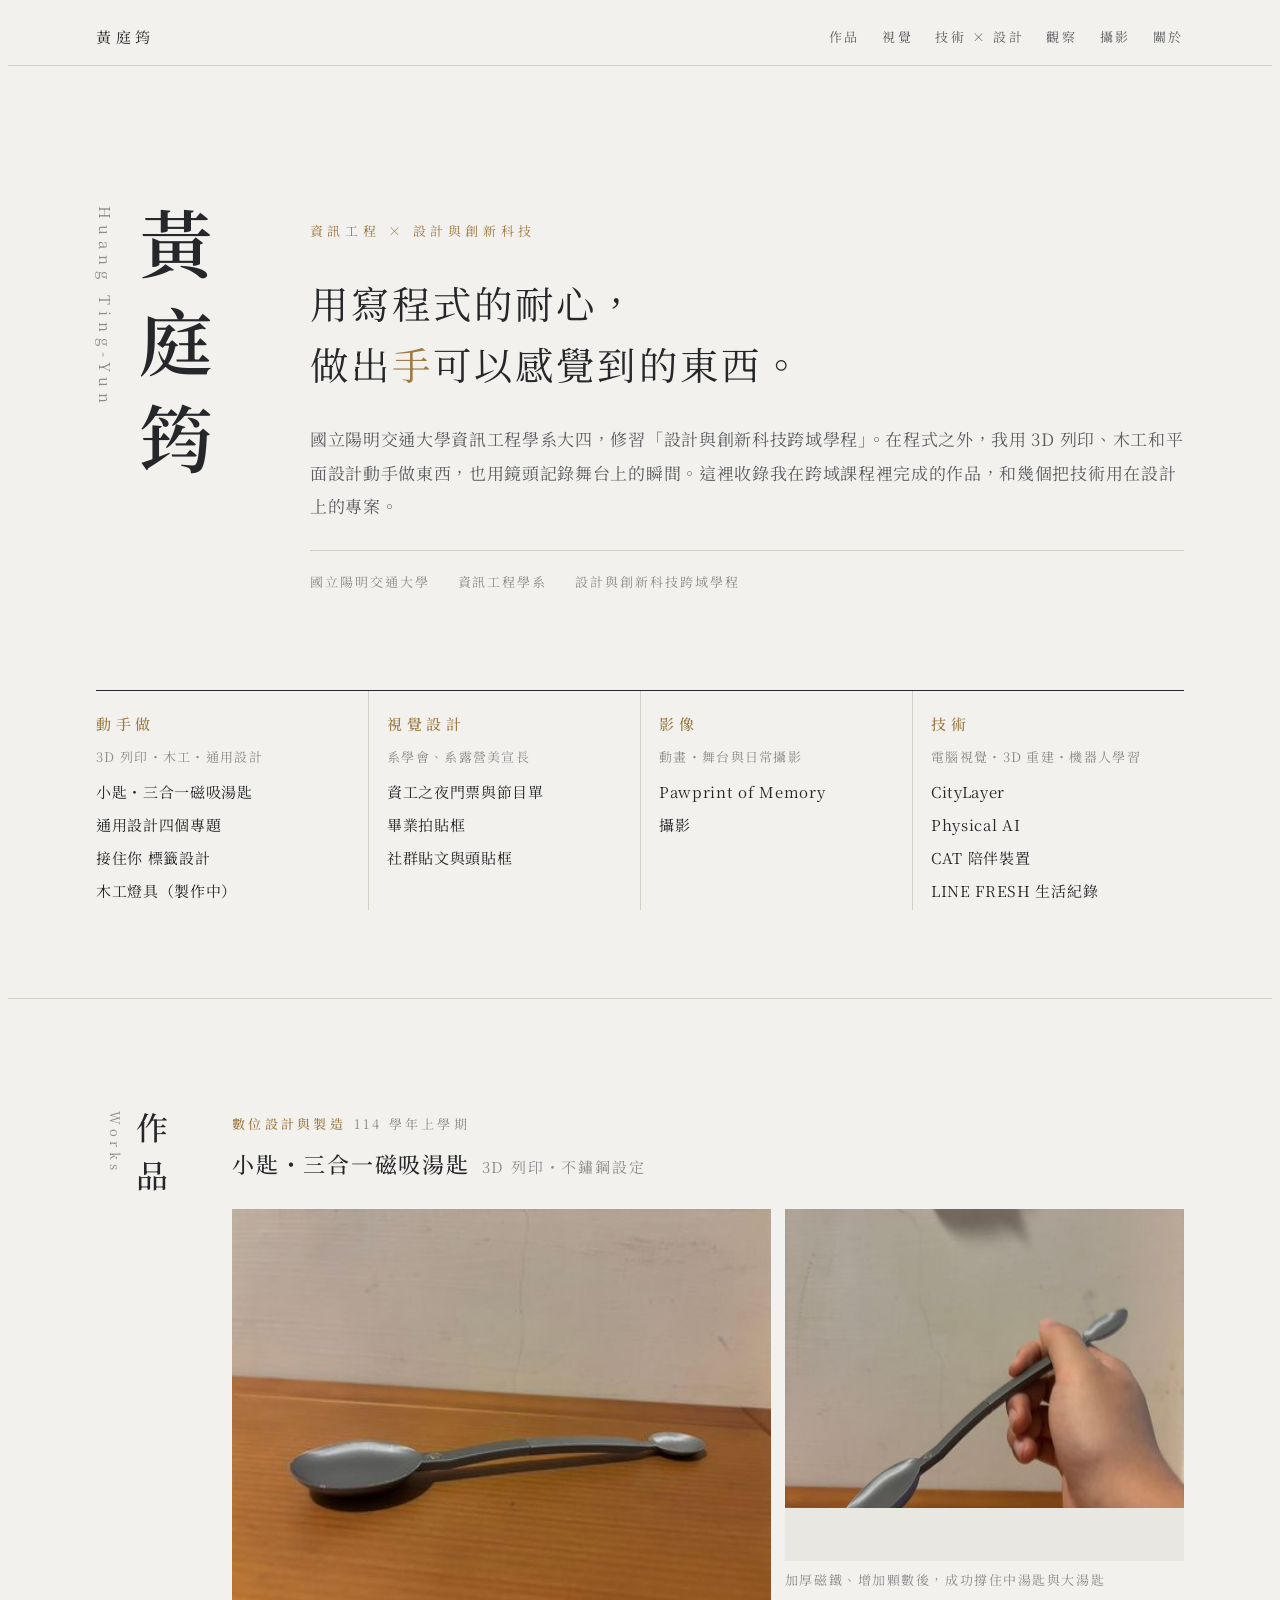
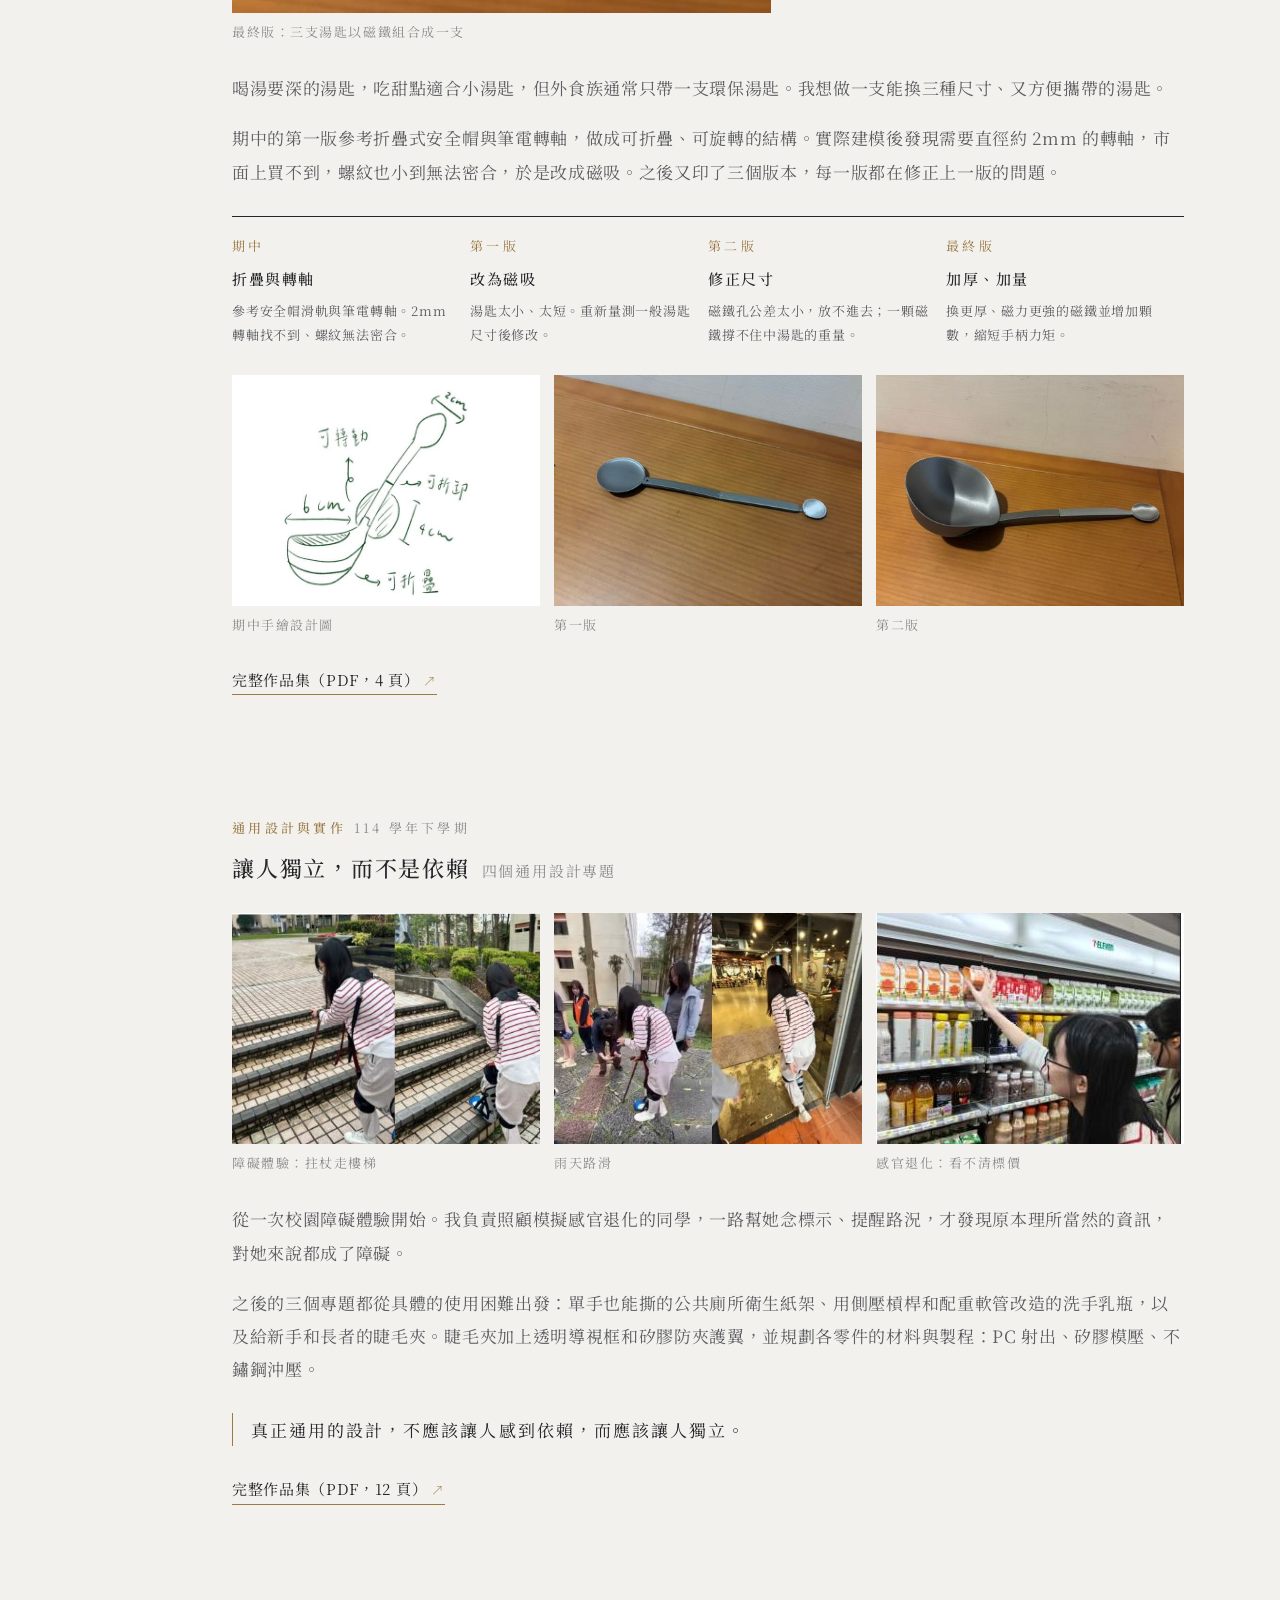
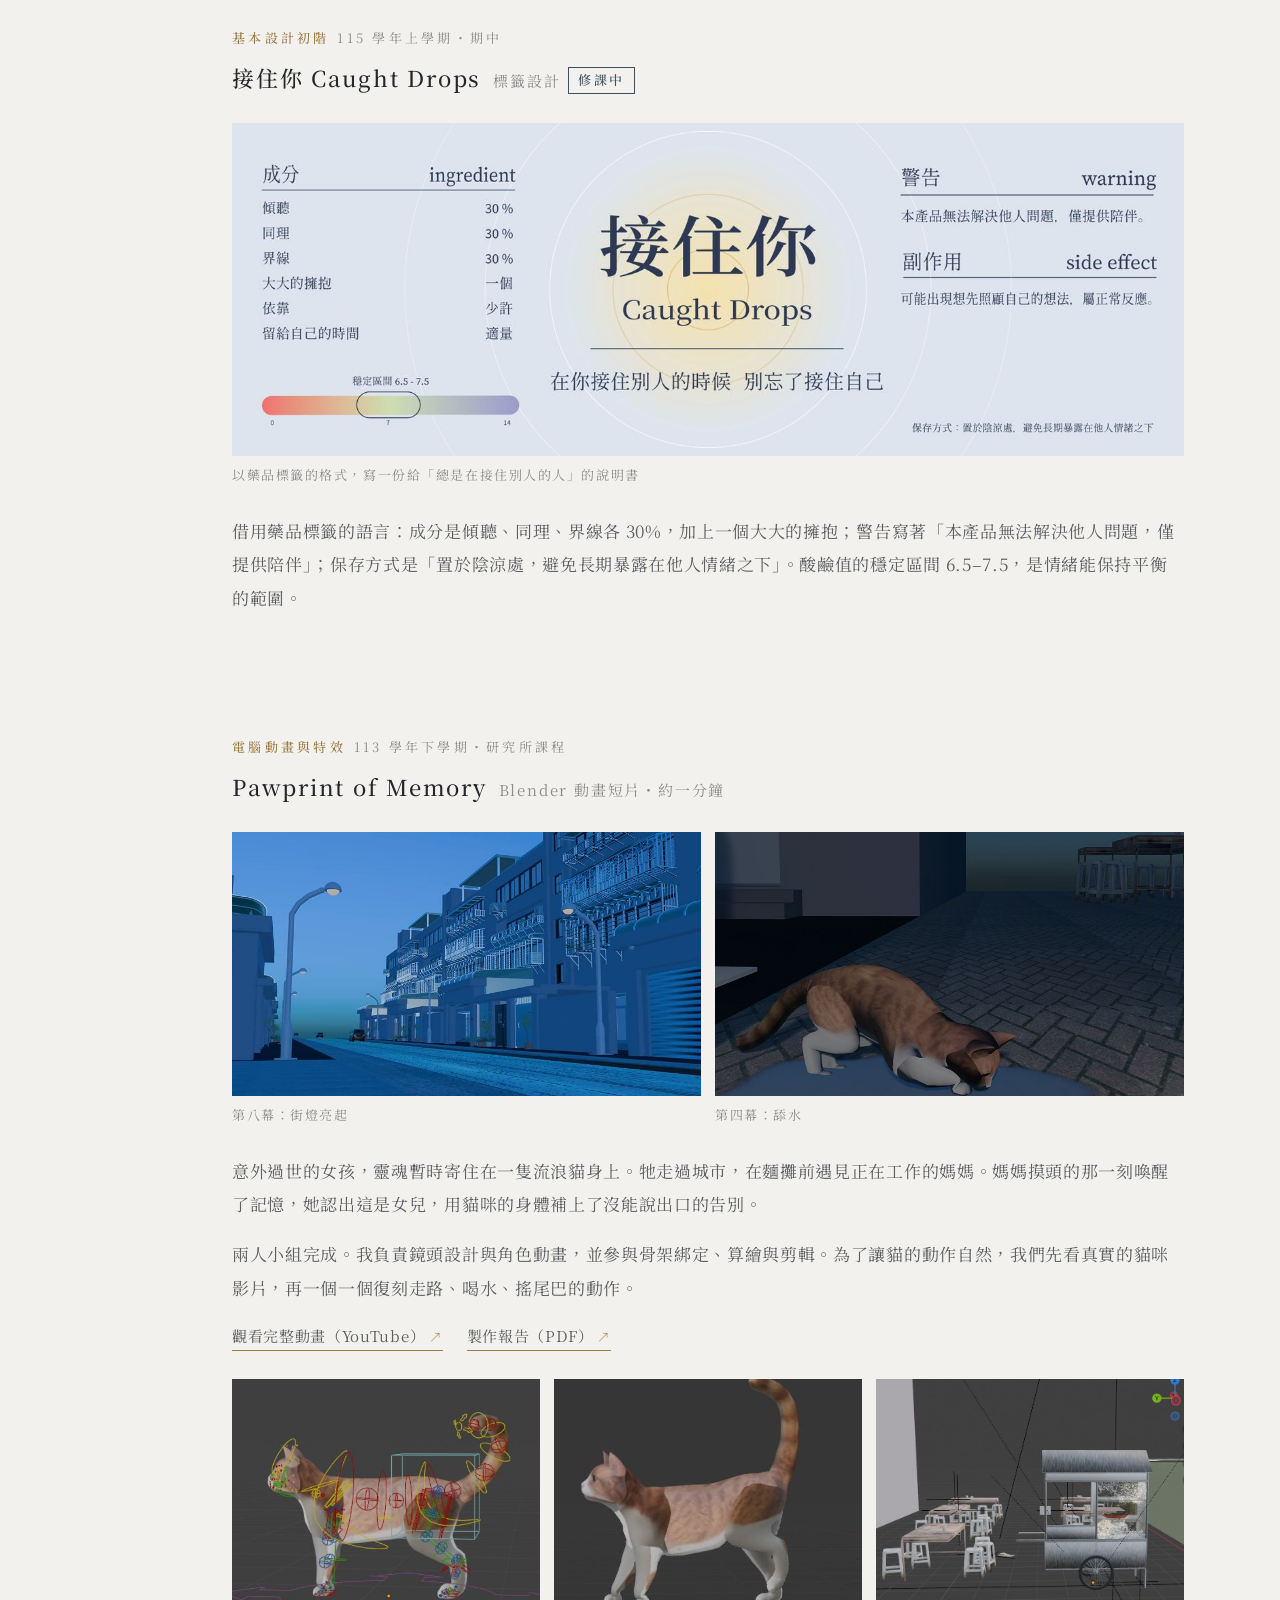
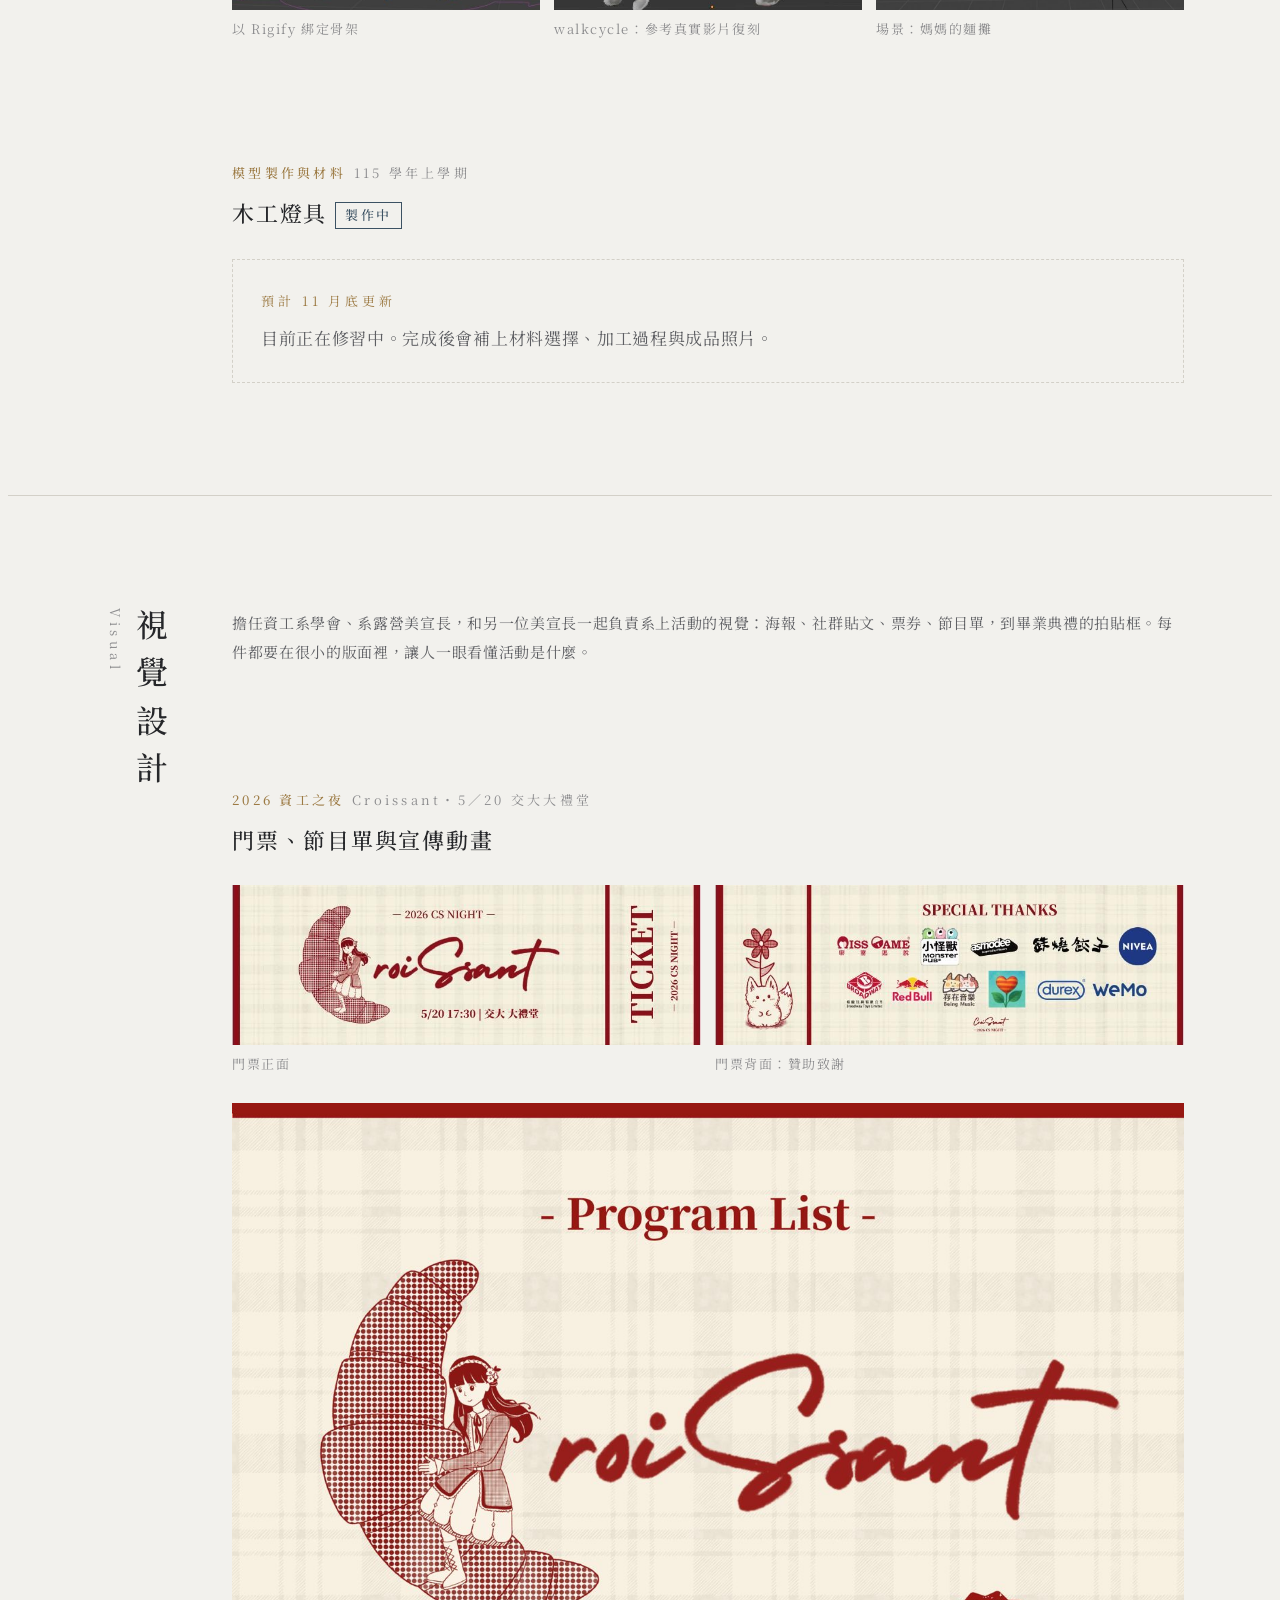
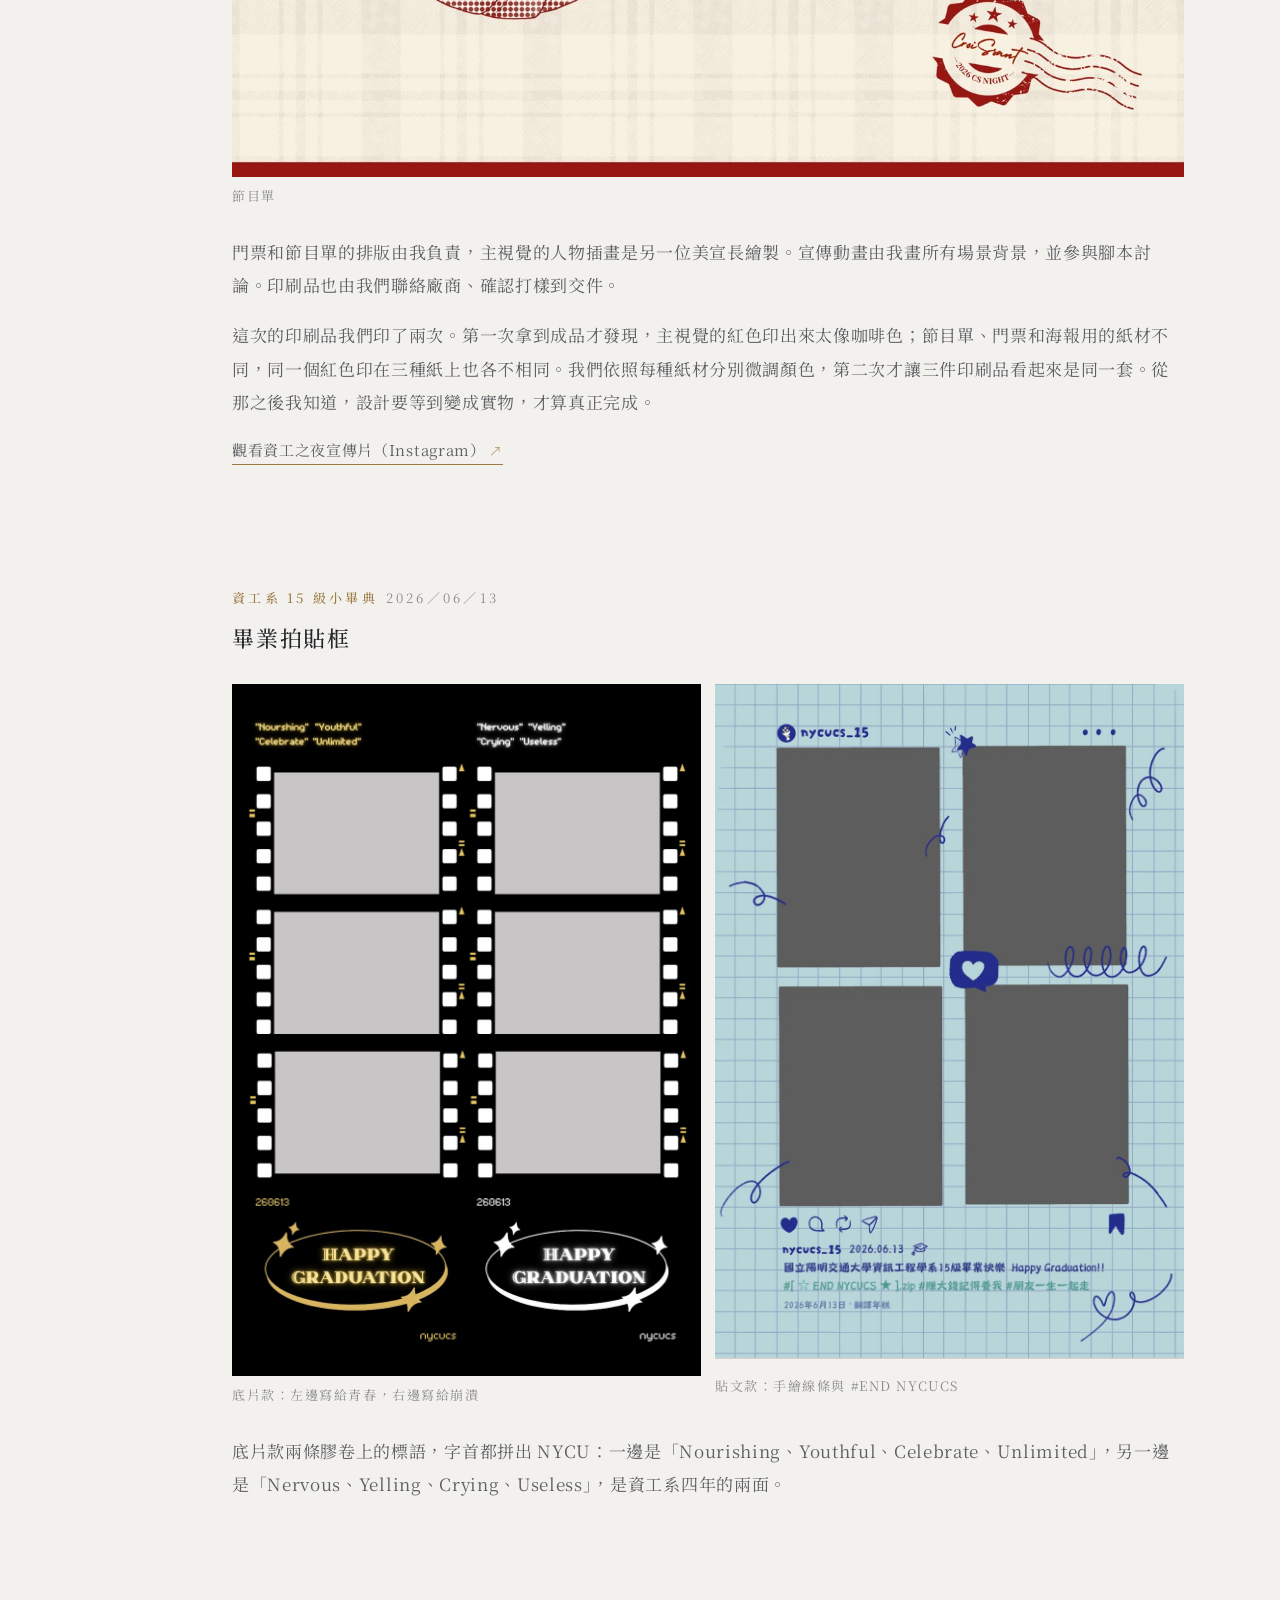
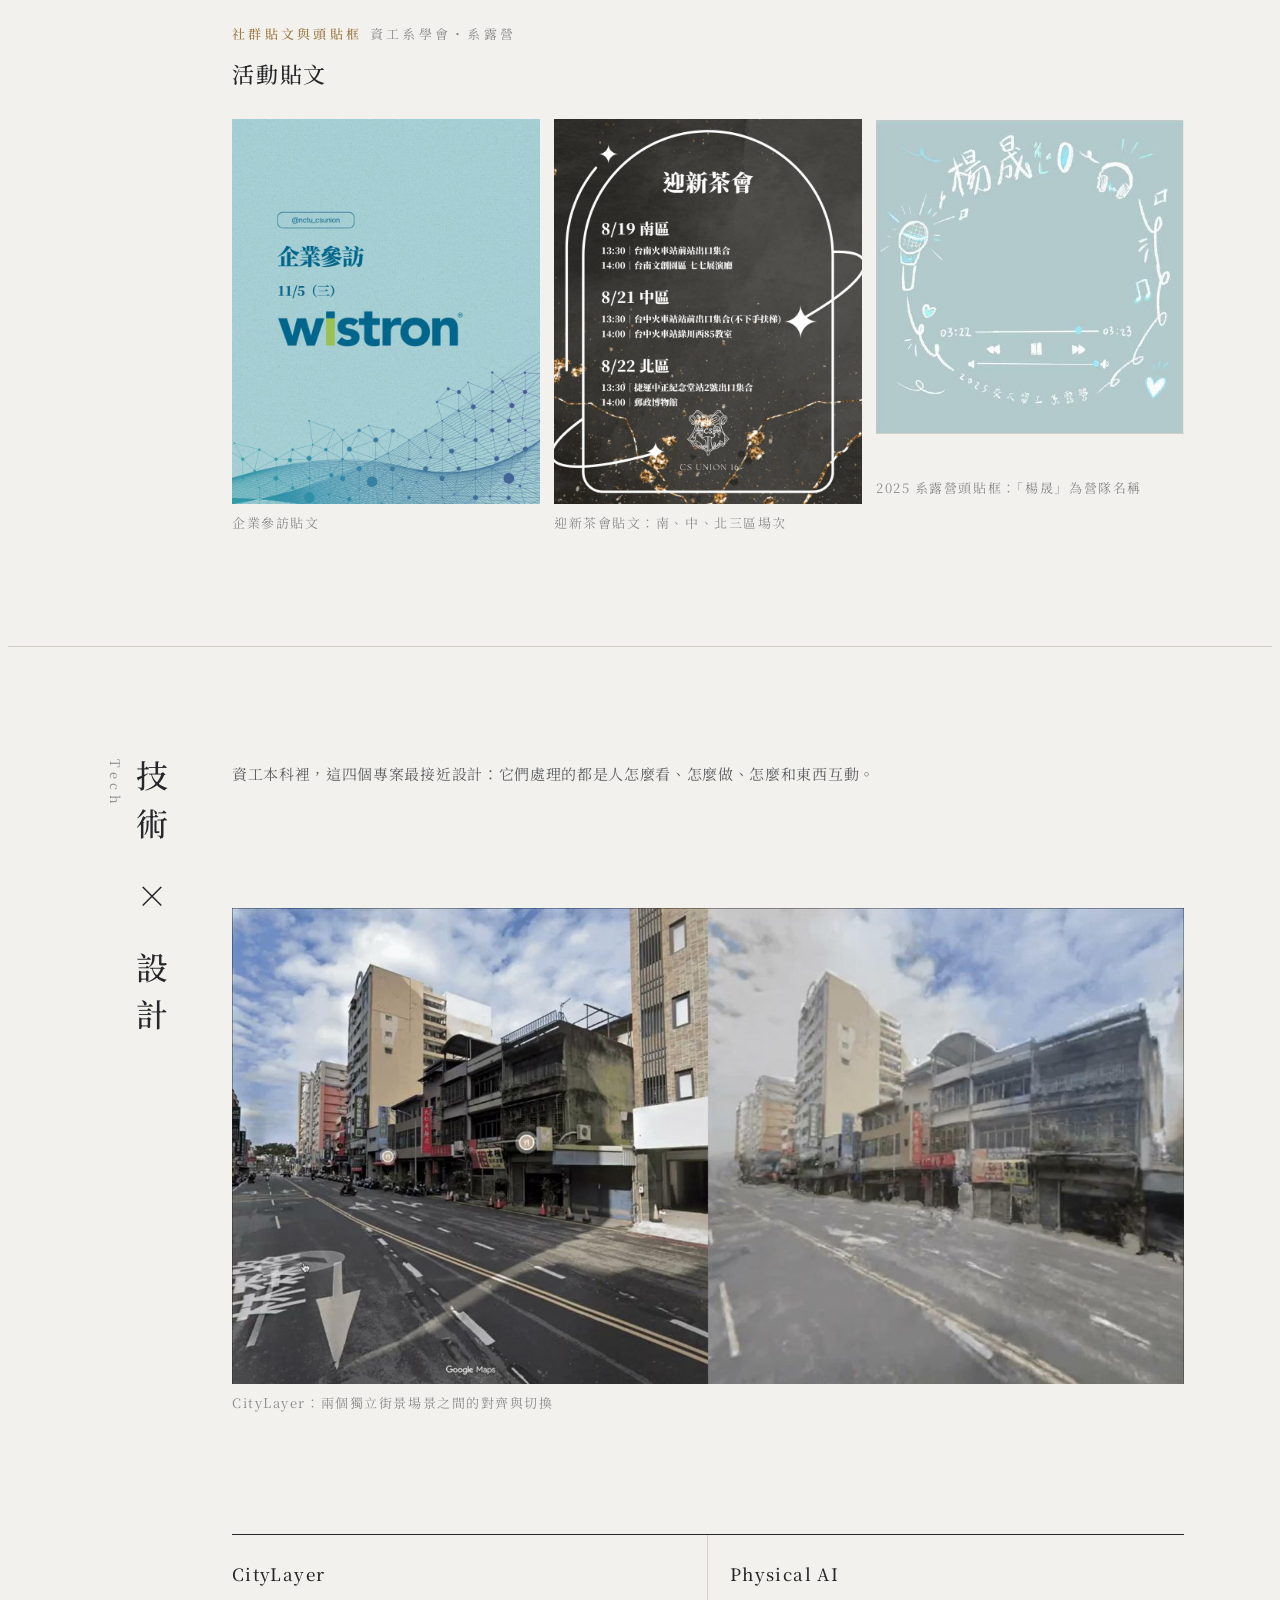
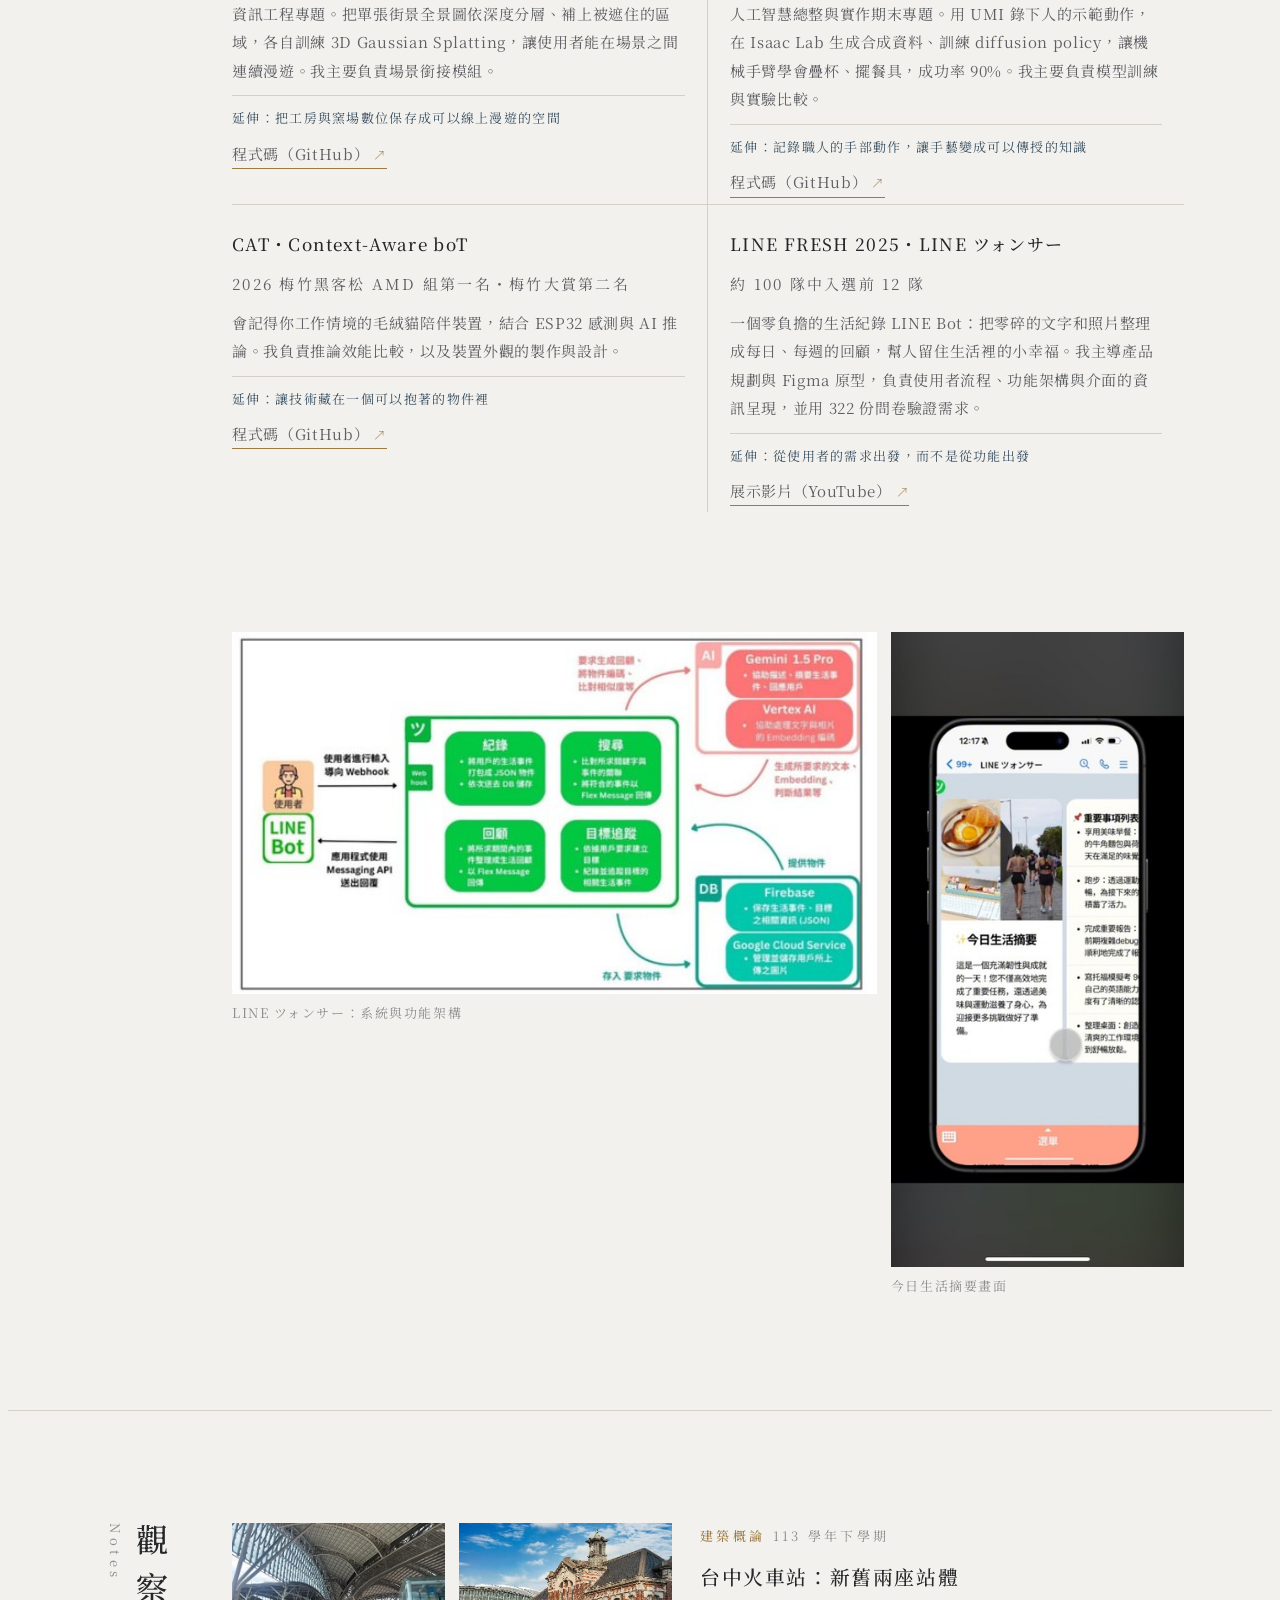
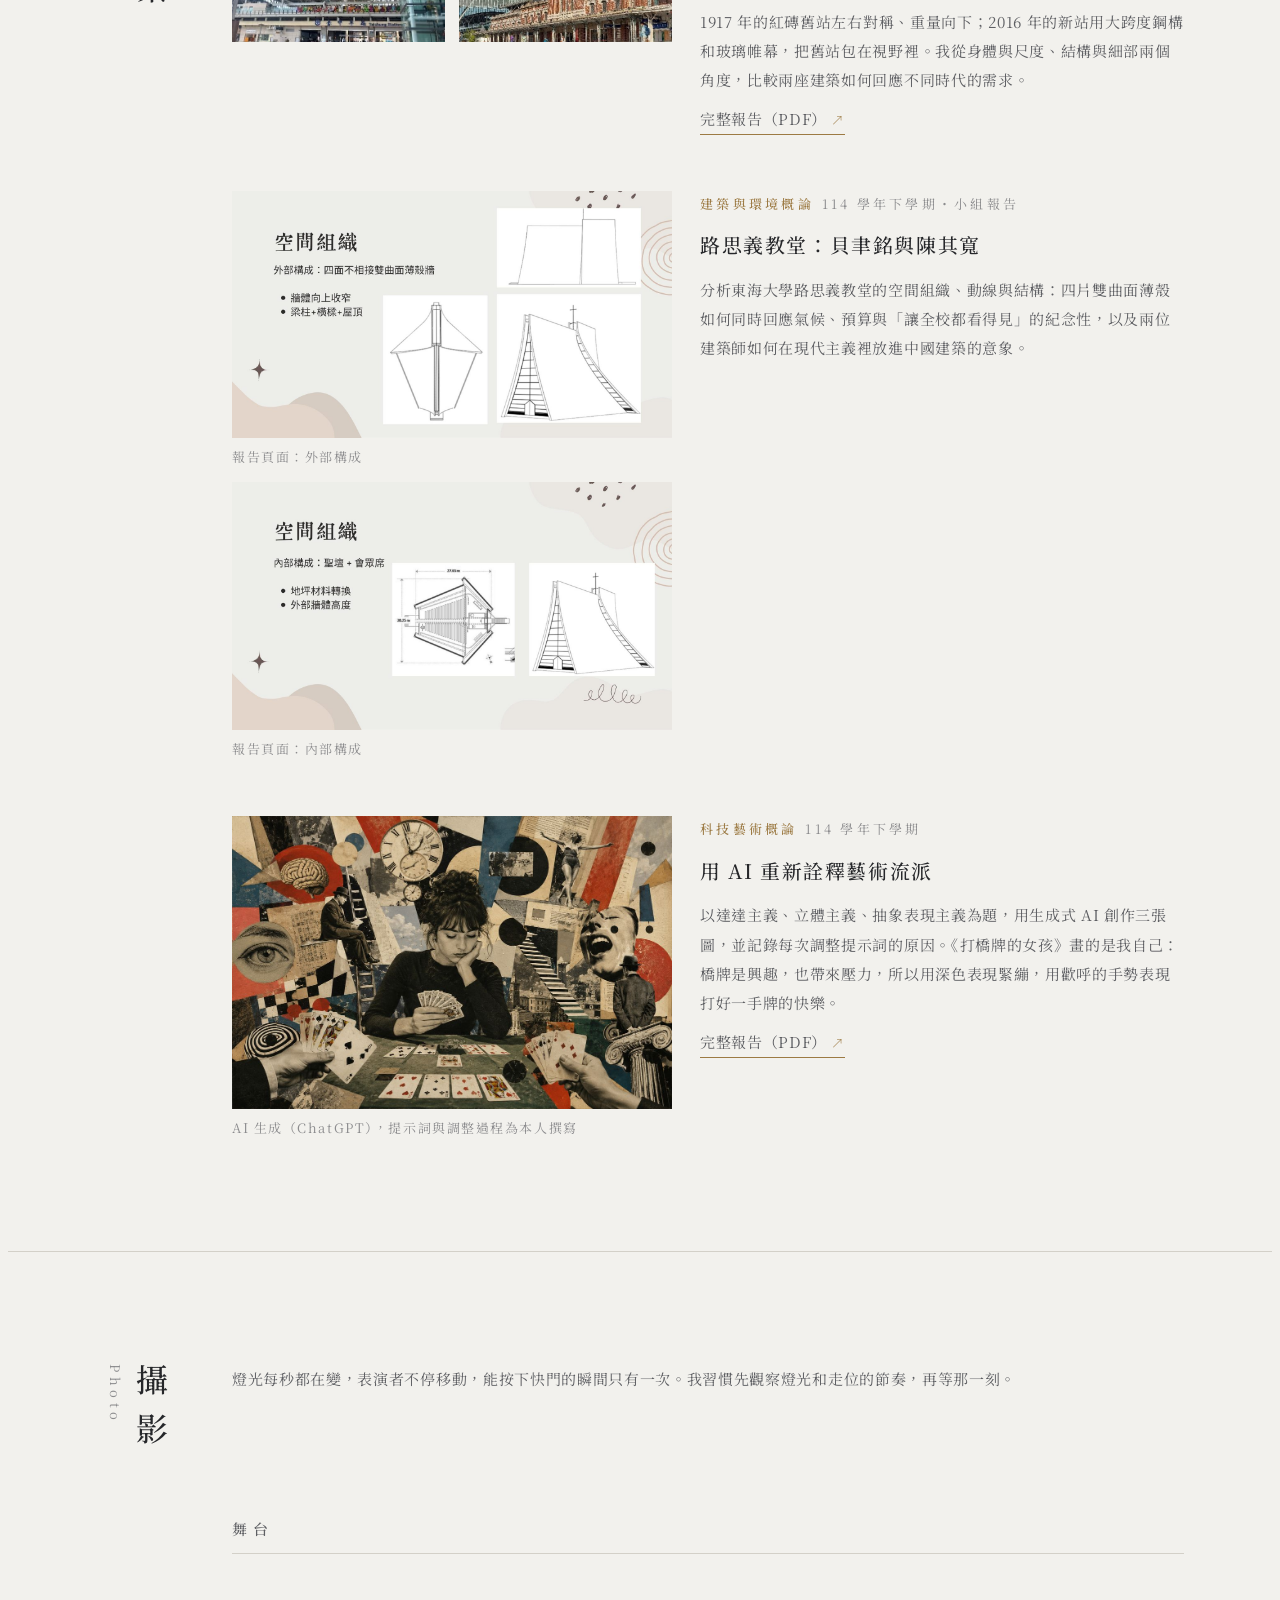
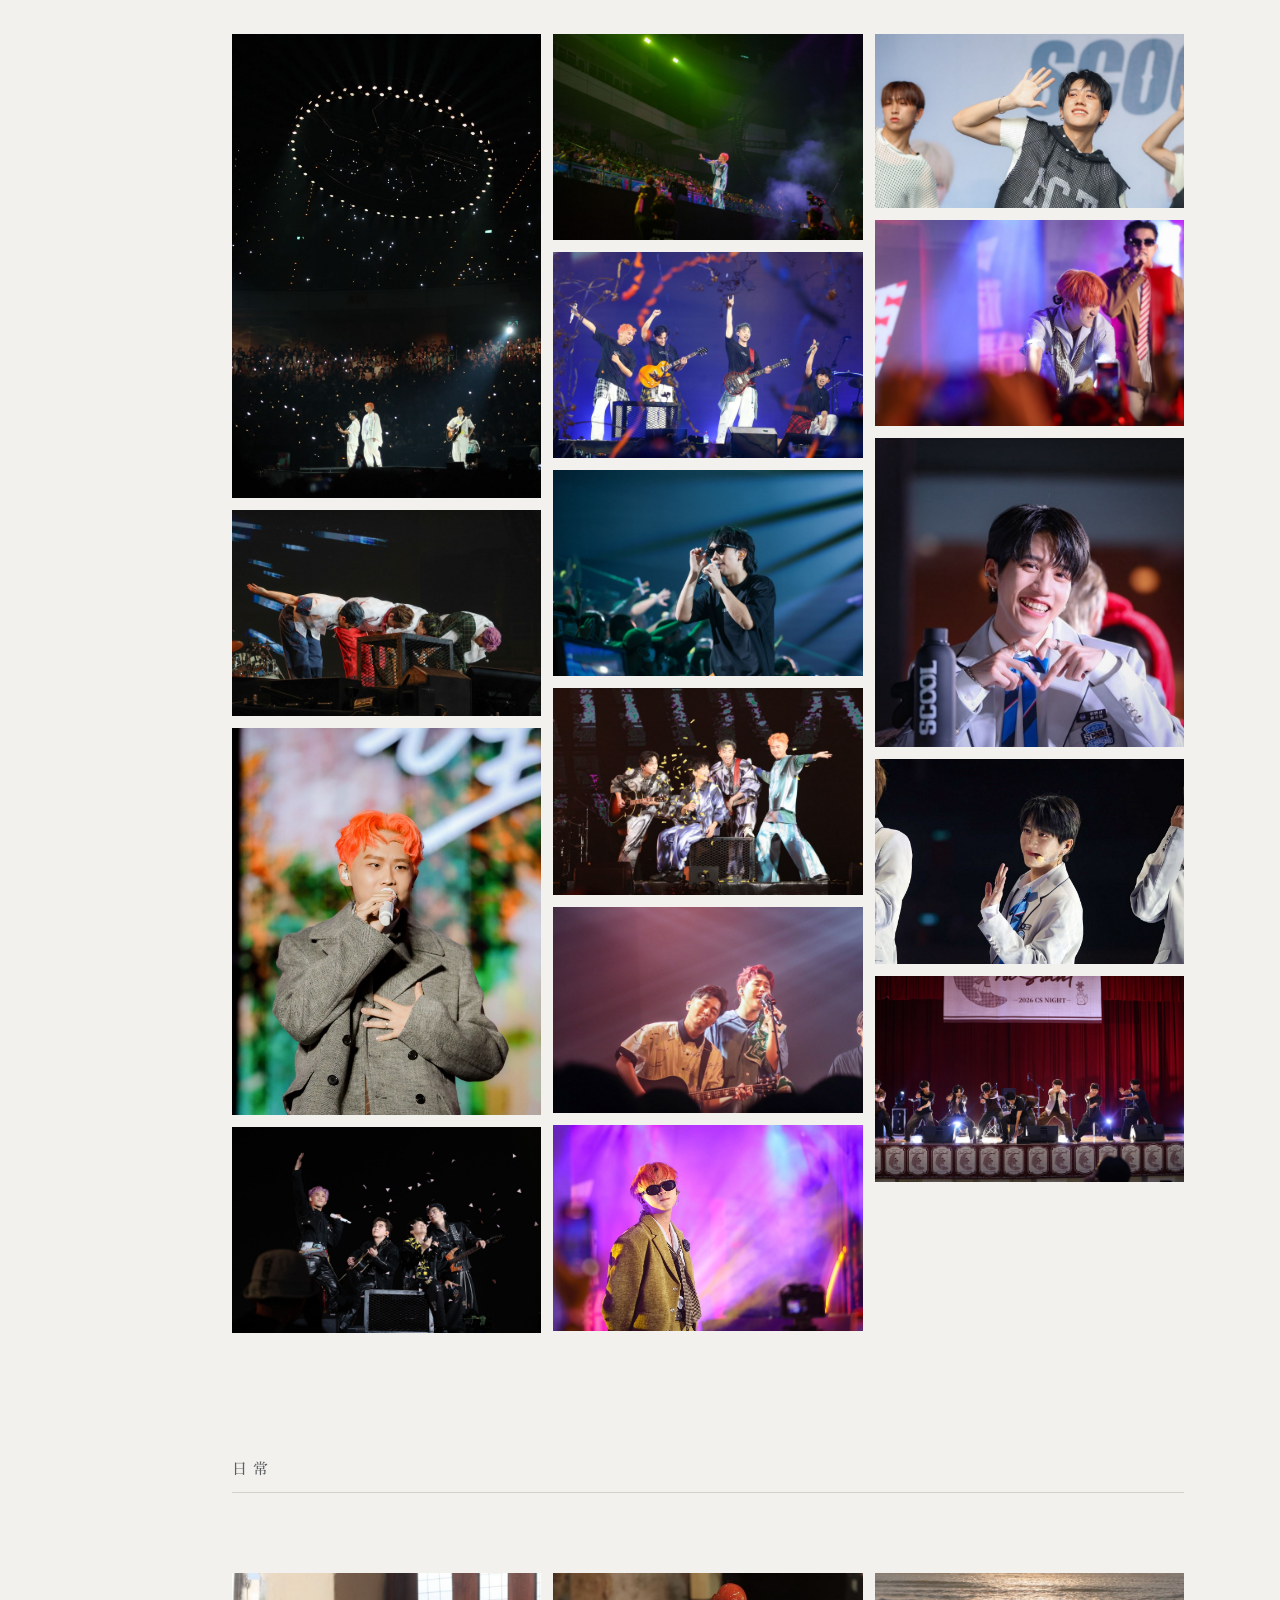
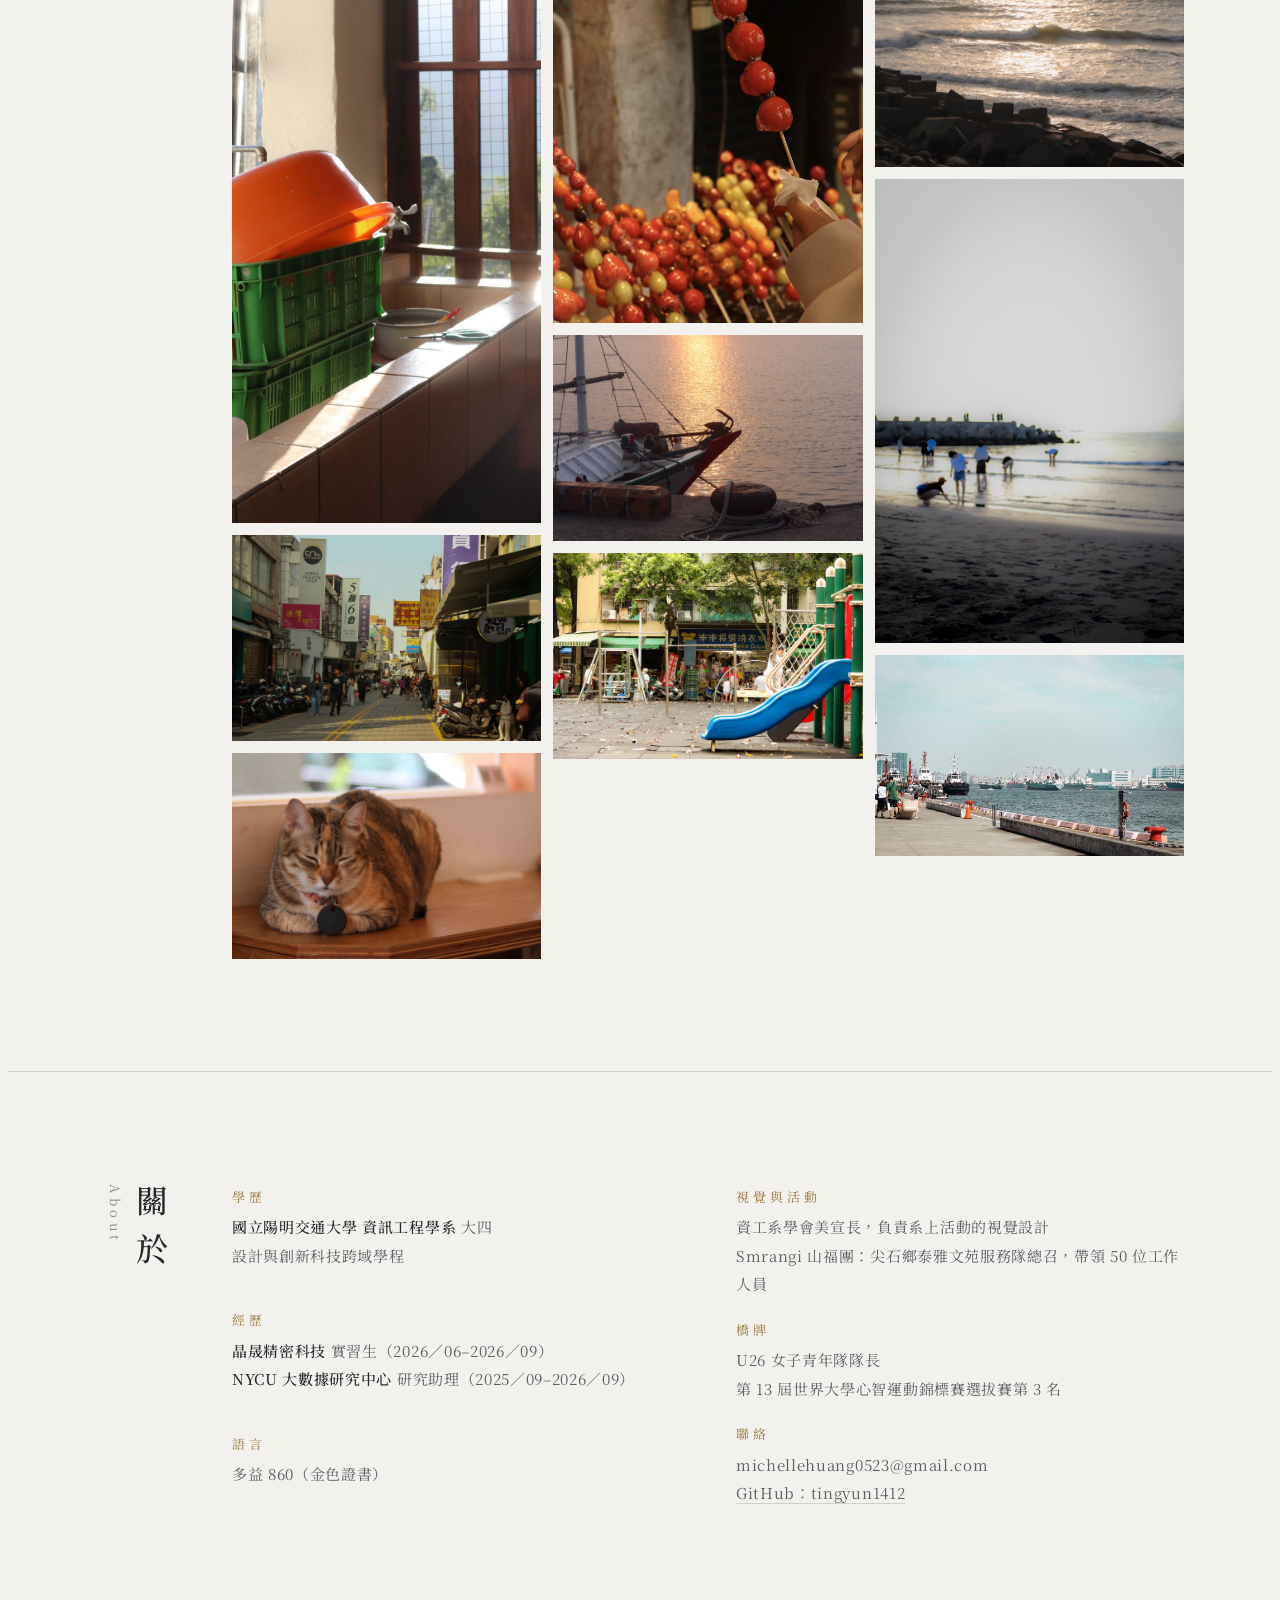
==== commit e5de4440: "update information" ====
--- a/index.html
+++ b/index.html
@@ -57,7 +57,7 @@
 .hero .kicker{font-size:var(--s-xs);letter-spacing:.35em;color:var(--gold)}
 .hero h1{font-size:clamp(1.6rem,3.6vw,2.4rem);line-height:1.6;font-weight:400}
 .hero h1 em{font-style:normal;color:var(--gold)}
-.hero .intro{max-width:34em;color:var(--ink-2)}
+.hero .intro{color:var(--ink-2)}
 .hero .meta{display:flex;flex-wrap:wrap;gap:8px 28px;font-size:var(--s-xs);color:var(--ink-3);letter-spacing:.15em;border-top:1px solid var(--rule);padding-top:18px}
 
 /* セクション */
@@ -66,7 +66,7 @@
 .sec-h{writing-mode:vertical-rl;font-size:var(--s-xl);letter-spacing:.5em;font-weight:500;line-height:1;position:sticky;top:calc(env(safe-area-inset-top,0px) + 84px);align-self:start;height:max-content}
 .sec-h span{display:block;font-size:var(--s-xs);letter-spacing:.35em;color:var(--ink-3);margin-right:14px;font-weight:400}
 .sec-body{display:grid;gap:clamp(64px,10vw,120px);min-width:0}
-.sec-note{max-width:36em;color:var(--ink-2);font-size:var(--s-sm)}
+.sec-note{color:var(--ink-2);font-size:var(--s-sm)}
 
 /* 作品 */
 .work{display:grid;gap:28px;min-width:0}
@@ -75,7 +75,7 @@
 .course b{font-weight:500;color:var(--gold);margin-right:.6em}
 .work h3{font-size:var(--s-lg);line-height:1.6}
 .work h3 small{font-size:var(--s-sm);color:var(--ink-3);margin-left:.8em;letter-spacing:.12em;font-weight:400}
-.work .text{max-width:36em;display:grid;gap:1em;color:var(--ink-2)}
+.work .text{display:grid;gap:1em;color:var(--ink-2)}
 .tag{display:inline-block;font-size:var(--s-xs);letter-spacing:.2em;color:var(--indigo);border:1px solid currentColor;padding:0 .7em;line-height:1.9;margin-left:.6em;vertical-align:.15em}
 
 figure{margin:0;display:grid;gap:8px;min-width:0}
@@ -98,17 +98,17 @@
 .process p{font-size:var(--s-xs);color:var(--ink-2);line-height:1.85;letter-spacing:.06em}
 
 /* 一行引用 */
-.quote{font-size:var(--s-md);color:var(--ink);border-left:1px solid var(--gold);padding-left:18px;max-width:30em;letter-spacing:.12em}
+.quote{font-size:var(--s-md);color:var(--ink);border-left:1px solid var(--gold);padding-left:18px;letter-spacing:.12em}
 
 /* 準備中 */
 .soon{border:1px dashed var(--rule);padding:28px;display:grid;gap:8px;color:var(--ink-2)}
 .soon .st{font-size:var(--s-xs);letter-spacing:.3em;color:var(--gold)}
 
 /* 技術カード */
-.tech{display:grid;grid-template-columns:repeat(3,1fr);gap:0;border-top:1px solid var(--ink)}
+.tech{display:grid;grid-template-columns:repeat(2,1fr);gap:0;border-top:1px solid var(--ink)}
 .tech article{padding:22px 22px 6px 0;display:grid;gap:10px;align-content:start;min-width:0;border-right:1px solid var(--rule);padding-left:0}
-.tech article+article{padding-left:22px}
-.tech article:last-child{border-right:0}
+.tech article:nth-child(even){padding-left:22px;border-right:0}
+.tech article:nth-child(n+3){border-top:1px solid var(--rule)}
 .tech h3{font-size:var(--s-md)}
 .tech p{font-size:var(--s-sm);color:var(--ink-2);line-height:1.9}
 .tech .bridge{font-size:var(--s-xs);color:var(--indigo);letter-spacing:.1em;line-height:1.8;border-top:1px solid var(--rule);padding-top:10px}
@@ -132,6 +132,18 @@
 .frame.plain{background:transparent}
 .frame.plain img{aspect-ratio:auto!important;object-fit:contain;box-shadow:0 1px 0 var(--rule)}
 .photos{columns:3 260px;column-gap:12px}
+.more{display:flex;flex-wrap:wrap;gap:8px 24px;font-size:var(--s-sm)}
+.more a{border-bottom-color:var(--gold)}
+.more a::after{content:" ↗";color:var(--gold);font-size:.85em}
+.overview .wrap{padding-block:0 clamp(48px,8vw,88px)}
+.ov{display:grid;grid-template-columns:repeat(4,1fr);border-top:1px solid var(--ink)}
+.ov div{padding:18px 18px 4px 0;display:grid;gap:8px;align-content:start;min-width:0}
+.ov div+div{padding-left:18px;border-left:1px solid var(--rule)}
+.ov h2{font-size:var(--s-sm);letter-spacing:.3em;color:var(--gold);font-weight:500}
+.ov p{font-size:var(--s-xs);color:var(--ink-3);letter-spacing:.1em;line-height:1.7}
+.ov ul{list-style:none;margin:0;padding:0;display:grid;gap:4px;font-size:var(--s-sm)}
+.ov ul a{border:0}
+.ov ul a:hover{color:var(--gold)}
 .ph-h{font-size:var(--s-sm);letter-spacing:.4em;color:var(--ink-2);border-bottom:1px solid var(--rule);padding-bottom:8px;margin-bottom:-40px}
 .ph{break-inside:avoid;margin:0 0 12px;background:var(--paper-2)}
 .ph img{width:100%}
@@ -139,7 +151,9 @@
   .g-hero,.obs-item,.about{grid-template-columns:1fr}
   .process{grid-template-columns:repeat(2,1fr);row-gap:18px}
   .tech{grid-template-columns:1fr}
-  .tech article,.tech article+article{border-right:0;padding:20px 0 14px;border-bottom:1px solid var(--rule)}
+  .ov{grid-template-columns:repeat(2,1fr);row-gap:8px}
+  .ov div:nth-child(3){padding-left:0;border-left:0}
+  .tech article,.tech article:nth-child(even),.tech article:nth-child(n+3){border-right:0;border-top:0;padding:20px 0 14px;border-bottom:1px solid var(--rule)}
 }
 @media (max-width:560px){
   .nav ul{display:none}
@@ -152,6 +166,8 @@
   .g3{grid-template-columns:repeat(2,1fr)}
   .g2{grid-template-columns:1fr}
   .process{grid-template-columns:1fr}
+  .ov{grid-template-columns:1fr}
+  .ov div+div{padding-left:0;border-left:0;border-top:1px solid var(--rule)}
 }
 </style>
 </head>
@@ -184,13 +200,28 @@
   </div>
 </header>
 
+<section class="overview" aria-label="一覽">
+  <div class="wrap">
+    <div class="ov">
+      <div><h2>動手做</h2><p>3D 列印・木工・通用設計</p>
+        <ul><li><a href="#spoon">小匙・三合一磁吸湯匙</a></li><li><a href="#ud">通用設計四個專題</a></li><li><a href="#label">接住你 標籤設計</a></li><li><a href="#lamp">木工燈具（製作中）</a></li></ul></div>
+      <div><h2>視覺設計</h2><p>系學會、系露營美宣長</p>
+        <ul><li><a href="#csnight">資工之夜門票與節目單</a></li><li><a href="#booth">畢業拍貼框</a></li><li><a href="#posts">社群貼文與頭貼框</a></li></ul></div>
+      <div><h2>影像</h2><p>動畫・舞台與日常攝影</p>
+        <ul><li><a href="#pawprint">Pawprint of Memory</a></li><li><a href="#photo">攝影</a></li></ul></div>
+      <div><h2>技術</h2><p>電腦視覺・3D 重建・機器人學習</p>
+        <ul><li><a href="#tech">CityLayer</a></li><li><a href="#tech">Physical AI</a></li><li><a href="#tech">CAT 陪伴裝置</a></li><li><a href="#tech">LINE FRESH 生活紀錄</a></li></ul></div>
+    </div>
+  </div>
+</section>
+
 <section class="block" id="works">
   <div class="wrap">
     <h2 class="sec-h">作品<span>Works</span></h2>
     <div class="sec-body">
 
       <!-- 小匙 -->
-      <article class="work">
+      <article class="work" id="spoon">
         <div class="work-head">
           <div class="course"><b>數位設計與製造</b>114 學年上學期</div>
           <h3>小匙・三合一磁吸湯匙<small>3D 列印・不鏽鋼設定</small></h3>
@@ -214,10 +245,11 @@
           <figure><div class="frame"><img src="img/spoon-v1.jpg" alt="第一版 3D 列印湯匙"></div><figcaption>第一版</figcaption></figure>
           <figure><div class="frame"><img src="img/spoon-v2.jpg" alt="第二版 3D 列印湯匙，大湯匙疊在中湯匙上"></div><figcaption>第二版</figcaption></figure>
         </div>
+        <p class="more"><a href="files/spoon-portfolio.pdf" target="_blank" rel="noopener">完整作品集（PDF，4 頁）</a></p>
       </article>
 
       <!-- 通用設計 -->
-      <article class="work">
+      <article class="work" id="ud">
         <div class="work-head">
           <div class="course"><b>通用設計與實作</b>114 學年下學期</div>
           <h3>讓人獨立，而不是依賴<small>四個通用設計專題</small></h3>
@@ -232,10 +264,11 @@
           <p>之後的三個專題都從具體的使用困難出發：單手也能撕的公共廁所衛生紙架、用側壓槓桿和配重軟管改造的洗手乳瓶，以及給新手和長者的睫毛夾。睫毛夾加上透明導視框和矽膠防夾護翼，並規劃各零件的材料與製程：PC 射出、矽膠模壓、不鏽鋼沖壓。</p>
         </div>
         <p class="quote">真正通用的設計，不應該讓人感到依賴，而應該讓人獨立。</p>
+        <p class="more"><a href="files/universal-design-portfolio.pdf" target="_blank" rel="noopener">完整作品集（PDF，12 頁）</a></p>
       </article>
 
       <!-- 接住你 -->
-      <article class="work">
+      <article class="work" id="label">
         <div class="work-head">
           <div class="course"><b>基本設計初階</b>115 學年上學期・期中</div>
           <h3>接住你 Caught Drops<small>標籤設計</small><span class="tag">修課中</span></h3>
@@ -247,7 +280,7 @@
       </article>
 
       <!-- Pawprint -->
-      <article class="work">
+      <article class="work" id="pawprint">
         <div class="work-head">
           <div class="course"><b>電腦動畫與特效</b>113 學年下學期・研究所課程</div>
           <h3>Pawprint of Memory<small>Blender 動畫短片・約一分鐘</small></h3>
@@ -259,7 +292,7 @@
         <div class="text">
           <p>意外過世的女孩，靈魂暫時寄住在一隻流浪貓身上。牠走過城市，在麵攤前遇見正在工作的媽媽。媽媽摸頭的那一刻喚醒了記憶，她認出這是女兒，用貓咪的身體補上了沒能說出口的告別。</p>
           <p>兩人小組完成。我負責鏡頭設計與角色動畫，並參與骨架綁定、算繪與剪輯。為了讓貓的動作自然，我們先看真實的貓咪影片，再一個一個復刻走路、喝水、搖尾巴的動作。</p>
-          <p><a href="https://youtu.be/bq9b_xUh20c" target="_blank" rel="noopener">觀看完整動畫（YouTube）</a></p>
+          <p class="more"><a href="https://youtu.be/bq9b_xUh20c" target="_blank" rel="noopener">觀看完整動畫（YouTube）</a><a href="files/pawprint-report.pdf" target="_blank" rel="noopener">製作報告（PDF）</a></p>
         </div>
         <div class="g3">
           <figure><div class="frame"><img src="img/anim-rig.jpg" alt="貓咪骨架綁定的 Blender 畫面"></div><figcaption>以 Rigify 綁定骨架</figcaption></figure>
@@ -269,7 +302,7 @@
       </article>
 
       <!-- 木工燈具 -->
-      <article class="work">
+      <article class="work" id="lamp">
         <div class="work-head">
           <div class="course"><b>模型製作與材料</b>115 學年上學期</div>
           <h3>木工燈具<span class="tag">製作中</span></h3>
@@ -290,7 +323,7 @@
     <div class="sec-body">
       <p class="sec-note">擔任資工系學會、系露營美宣長，和另一位美宣長一起負責系上活動的視覺：海報、社群貼文、票券、節目單，到畢業典禮的拍貼框。每件都要在很小的版面裡，讓人一眼看懂活動是什麼。</p>
 
-      <article class="work">
+      <article class="work" id="csnight">
         <div class="work-head">
           <div class="course"><b>2026 資工之夜</b>Croissant・5／20 交大大禮堂</div>
           <h3>門票、節目單與宣傳動畫</h3>
@@ -303,11 +336,11 @@
         <div class="text">
           <p>門票和節目單的排版由我負責，主視覺的人物插畫是另一位美宣長繪製。宣傳動畫由我畫所有場景背景，並參與腳本討論。印刷品也由我們聯絡廠商、確認打樣到交件。</p>
           <p>這次的印刷品我們印了兩次。第一次拿到成品才發現，主視覺的紅色印出來太像咖啡色；節目單、門票和海報用的紙材不同，同一個紅色印在三種紙上也各不相同。我們依照每種紙材分別微調顏色，第二次才讓三件印刷品看起來是同一套。從那之後我知道，設計要等到變成實物，才算真正完成。</p>
-          <p><a href="https://www.instagram.com/reel/DYJujH9y2qk/" target="_blank" rel="noopener">觀看資工之夜宣傳片（Instagram）</a></p>
-        </div>
-      </article>
-
-      <article class="work">
+          <p class="more"><a href="https://www.instagram.com/reel/DYJujH9y2qk/" target="_blank" rel="noopener">觀看資工之夜宣傳片（Instagram）</a></p>
+        </div>
+      </article>
+
+      <article class="work" id="booth">
         <div class="work-head">
           <div class="course"><b>資工系 15 級小畢典</b>2026／06／13</div>
           <h3>畢業拍貼框</h3>
@@ -321,14 +354,14 @@
         </div>
       </article>
 
-      <article class="work">
+      <article class="work" id="posts">
         <div class="work-head">
           <div class="course"><b>社群貼文與頭貼框</b>資工系學會・系露營</div>
           <h3>活動貼文</h3>
         </div>
         <div class="g3">
           <figure><div class="frame plain"><img src="img/vd-wistron.jpg" alt="緯創企業參訪貼文"></div><figcaption>企業參訪貼文</figcaption></figure>
-          <figure><div class="frame plain"><img src="img/vd-wine.jpg" alt="紅底放射線背景的活動海報，標題你這輩子酒這樣了"></div><figcaption>系學會飲酒活動海報（中央插畫為 AI 生成，排版為本人設計）</figcaption></figure>
+          <figure><div class="frame plain"><img src="img/vd-welcome.jpg" alt="黑底金箔質感的迎新茶會貼文，列出南、中、北三區場次"></div><figcaption>迎新茶會貼文：南、中、北三區場次</figcaption></figure>
           <figure><div class="frame plain"><img src="img/vd-frame.jpg" alt="手繪風格的系露營頭貼框，有麥克風、音符與播放鍵"></div><figcaption>2025 系露營頭貼框：「楊晟」為營隊名稱</figcaption></figure>
         </div>
       </article>
@@ -340,25 +373,39 @@
   <div class="wrap">
     <h2 class="sec-h">技術 × 設計<span>Tech</span></h2>
     <div class="sec-body">
-      <p class="sec-note">資工本科裡，這三個專案最接近設計：它們處理的都是人怎麼看、怎麼做、怎麼和東西互動。</p>
+      <p class="sec-note">資工本科裡，這四個專案最接近設計：它們處理的都是人怎麼看、怎麼做、怎麼和東西互動。</p>
       <figure><div class="frame"><img src="img/city-trans.jpg" alt="CityLayer 兩個街景場景之間的銜接畫面"></div><figcaption>CityLayer：兩個獨立街景場景之間的對齊與切換</figcaption></figure>
-      <div class="tech">
+      <div class="tech" id="tech-cards">
         <article>
           <h3>CityLayer</h3>
           <p>資訊工程專題。把單張街景全景圖依深度分層、補上被遮住的區域，各自訓練 3D Gaussian Splatting，讓使用者能在場景之間連續漫遊。我主要負責場景銜接模組。</p>
           <p class="bridge">延伸：把工房與窯場數位保存成可以線上漫遊的空間</p>
+          <p class="more"><a href="https://github.com/yiying10/CityLayer" target="_blank" rel="noopener">程式碼（GitHub）</a></p>
         </article>
         <article>
           <h3>Physical AI</h3>
           <p>人工智慧總整與實作期末專題。用 UMI 錄下人的示範動作，在 Isaac Lab 生成合成資料、訓練 diffusion policy，讓機械手臂學會疊杯、擺餐具，成功率 90%。我主要負責模型訓練與實驗比較。</p>
           <p class="bridge">延伸：記錄職人的手部動作，讓手藝變成可以傳授的知識</p>
+          <p class="more"><a href="https://github.com/annchenn/AIC-final-project-team5" target="_blank" rel="noopener">程式碼（GitHub）</a></p>
         </article>
         <article>
           <h3>CAT・Context-Aware boT</h3>
           <p class="award">2026 梅竹黑客松 AMD 組第一名・梅竹大賞第二名</p>
           <p>會記得你工作情境的毛絨貓陪伴裝置，結合 ESP32 感測與 AI 推論。我負責推論效能比較，以及裝置外觀的製作與設計。</p>
           <p class="bridge">延伸：讓技術藏在一個可以抱著的物件裡</p>
+          <p class="more"><a href="https://github.com/EthelHsiao/2026-Meichu-Hackthon" target="_blank" rel="noopener">程式碼（GitHub）</a></p>
         </article>
+        <article>
+          <h3>LINE FRESH 2025・LINE ツォンサー</h3>
+          <p class="award">約 100 隊中入選前 12 隊</p>
+          <p>一個零負擔的生活紀錄 LINE Bot：把零碎的文字和照片整理成每日、每週的回顧，幫人留住生活裡的小幸福。我主導產品規劃與 Figma 原型，負責使用者流程、功能架構與介面的資訊呈現，並用 322 份問卷驗證需求。</p>
+          <p class="bridge">延伸：從使用者的需求出發，而不是從功能出發</p>
+          <p class="more"><a href="https://youtu.be/nxdF80iGF9k" target="_blank" rel="noopener">展示影片（YouTube）</a></p>
+        </article>
+      </div>
+      <div class="g2" style="grid-template-columns:2.2fr 1fr;align-items:start">
+        <figure><div class="frame plain"><img src="img/lf-arch.jpg" alt="LINE ツォンサー 系統架構圖：紀錄、搜尋、回顧、目標追蹤四個功能，串接 Gemini、Vertex AI 與 Firebase"></div><figcaption>LINE ツォンサー：系統與功能架構</figcaption></figure>
+        <figure><div class="frame plain"><img src="img/lf-phone.jpg" alt="LINE ツォンサー 手機畫面：今日生活摘要"></div><figcaption>今日生活摘要畫面</figcaption></figure>
       </div>
     </div>
   </div>
@@ -378,10 +425,15 @@
             <div class="course"><b>建築概論</b>113 學年下學期</div>
             <h3>台中火車站：新舊兩座站體</h3>
             <p>1917 年的紅磚舊站左右對稱、重量向下；2016 年的新站用大跨度鋼構和玻璃帷幕，把舊站包在視野裡。我從身體與尺度、結構與細部兩個角度，比較兩座建築如何回應不同時代的需求。</p>
+            <p class="more"><a href="files/taichung-station.pdf" target="_blank" rel="noopener">完整報告（PDF）</a></p>
           </div>
         </div>
         <div class="obs-item">
-          <div class="text" style="grid-column:1/-1">
+          <div class="g2" style="grid-template-columns:1fr">
+            <figure><div class="frame plain"><img src="img/pei-structure.jpg" alt="路思義教堂外部構成分析：四面不相接雙曲面薄殼牆的立面與平面圖"></div><figcaption>報告頁面：外部構成</figcaption></figure>
+            <figure><div class="frame plain"><img src="img/pei-plan.jpg" alt="路思義教堂內部構成分析：聖壇與會眾席的平面圖"></div><figcaption>報告頁面：內部構成</figcaption></figure>
+          </div>
+          <div class="text">
             <div class="course"><b>建築與環境概論</b>114 學年下學期・小組報告</div>
             <h3>路思義教堂：貝聿銘與陳其寬</h3>
             <p>分析東海大學路思義教堂的空間組織、動線與結構：四片雙曲面薄殼如何同時回應氣候、預算與「讓全校都看得見」的紀念性，以及兩位建築師如何在現代主義裡放進中國建築的意象。</p>
@@ -393,6 +445,7 @@
             <div class="course"><b>科技藝術概論</b>114 學年下學期</div>
             <h3>用 AI 重新詮釋藝術流派</h3>
             <p>以達達主義、立體主義、抽象表現主義為題，用生成式 AI 創作三張圖，並記錄每次調整提示詞的原因。《打橋牌的女孩》畫的是我自己：橋牌是興趣，也帶來壓力，所以用深色表現緊繃，用歡呼的手勢表現打好一手牌的快樂。</p>
+            <p class="more"><a href="files/tech-art-final.pdf" target="_blank" rel="noopener">完整報告（PDF）</a></p>
           </div>
         </div>
       </div>
@@ -452,7 +505,7 @@
         <dl>
           <div><dt>視覺與活動</dt><dd>資工系學會美宣長，負責系上活動的視覺設計<br>Smrangi 山福團：尖石鄉泰雅文苑服務隊總召，帶領 50 位工作人員</dd></div>
           <div><dt>橋牌</dt><dd>U26 女子青年隊隊長<br>第 13 屆世界大學心智運動錦標賽選拔賽第 3 名</dd></div>
-          <div><dt>連結</dt><dd><a href="https://github.com/tingyun1412" target="_blank" rel="noopener">GitHub：tingyun1412</a></dd></div>
+          <div><dt>聯絡</dt><dd>michellehuang0523@gmail.com<br><a href="https://github.com/tingyun1412" target="_blank" rel="noopener">GitHub：tingyun1412</a></dd></div>
         </dl>
       </div>
     </div>
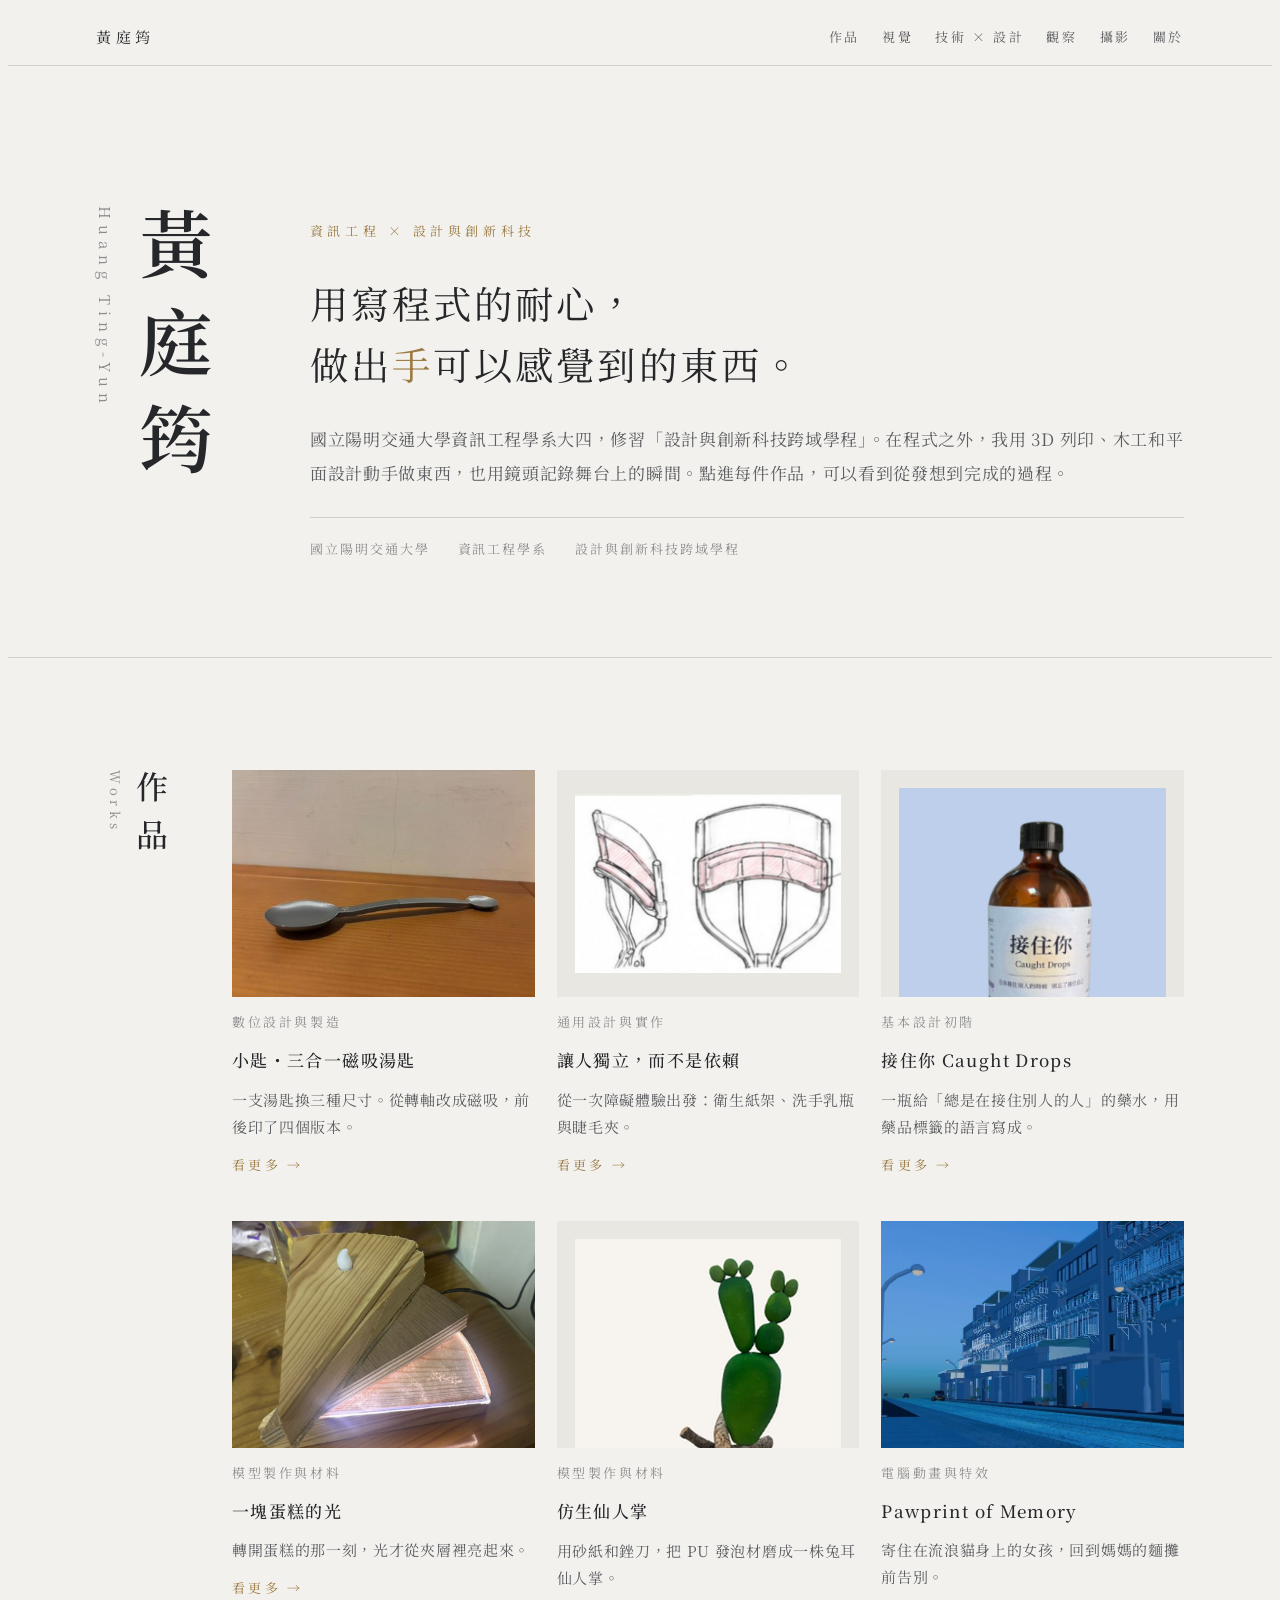
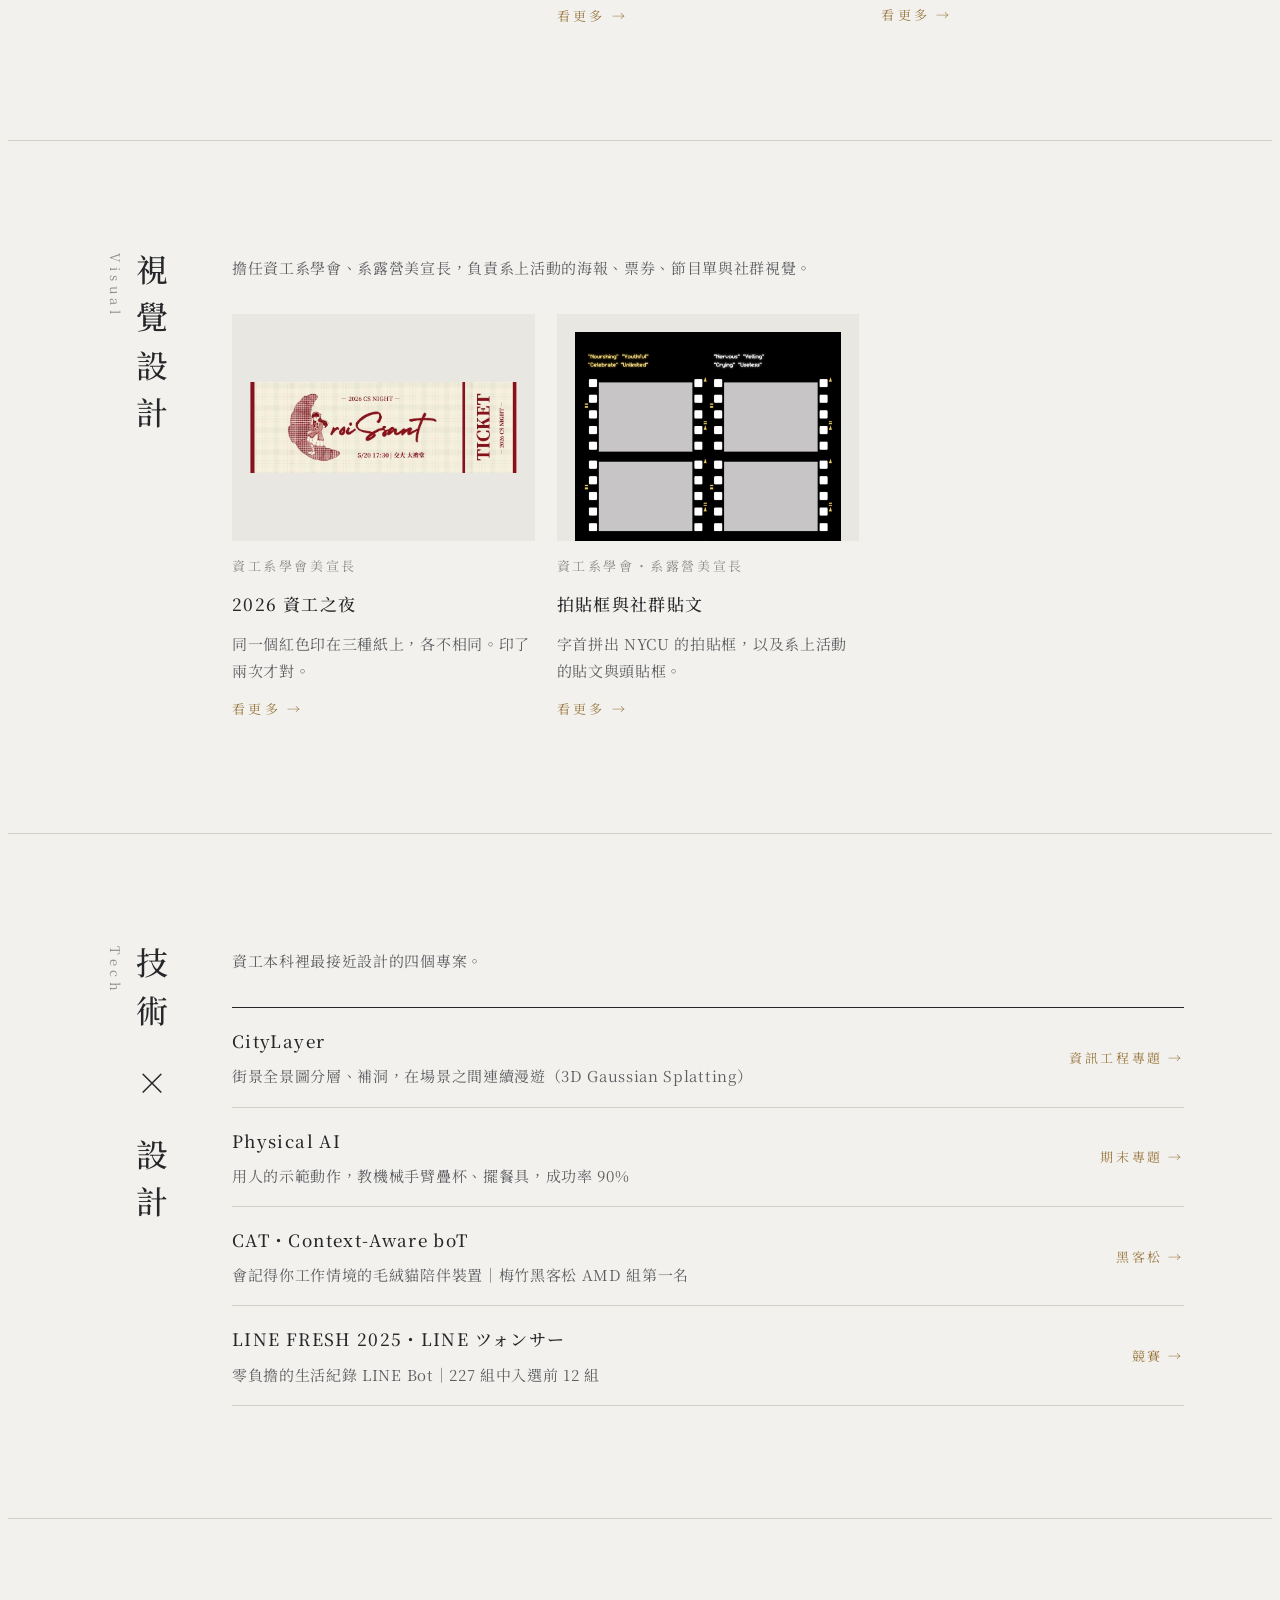
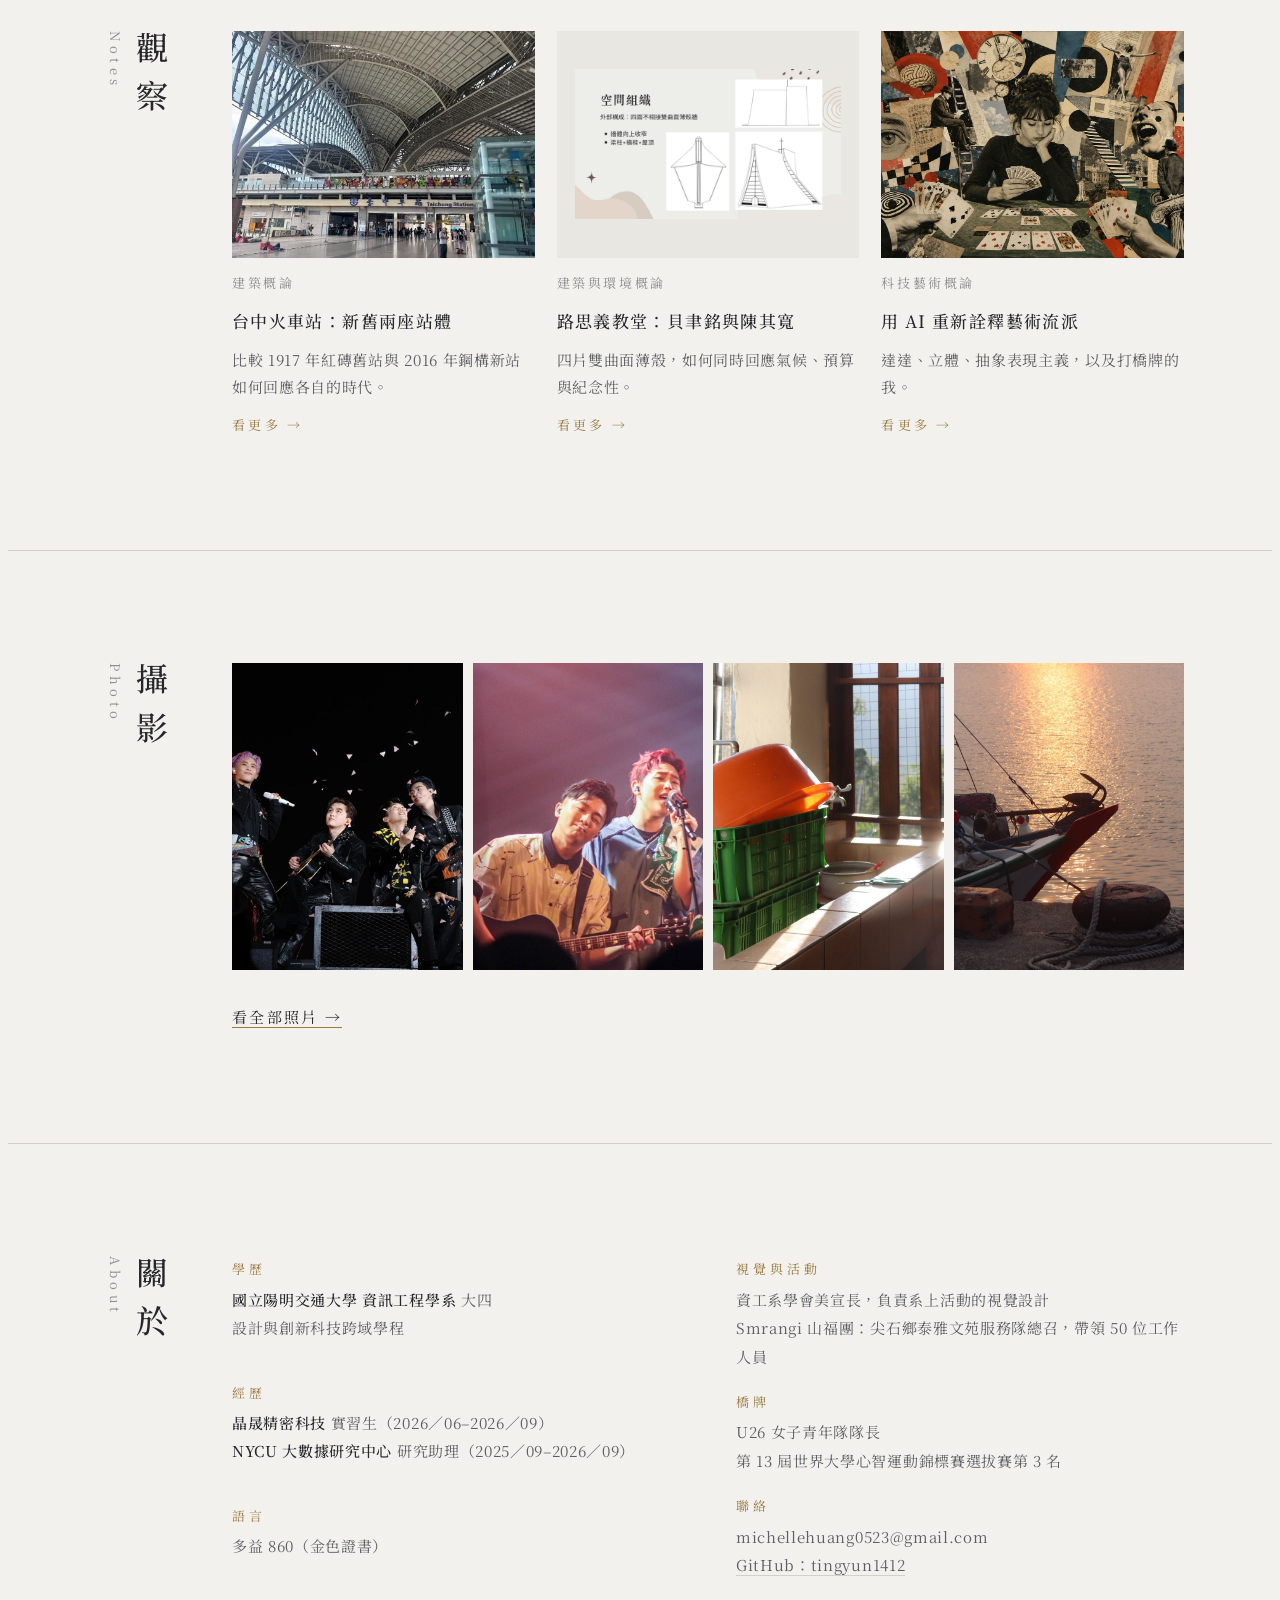
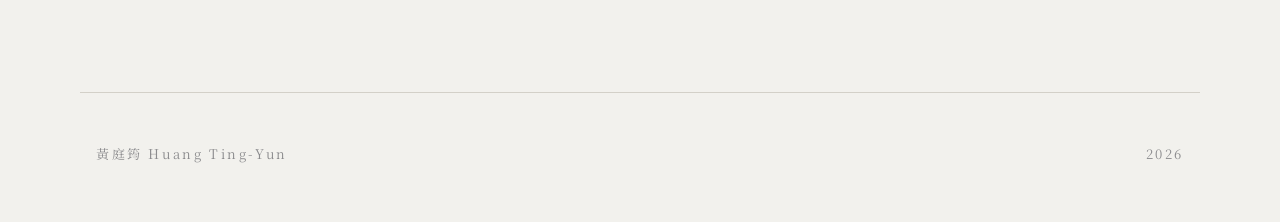
==== commit cdbcb582: "Split portfolio into home page and per-work pages Co-Authored-By: Claude Opus 5.5 <noreply@anthropic" ====
--- a/index.html
+++ b/index.html
@@ -8,172 +8,9 @@
 <link rel="preconnect" href="https://fonts.googleapis.com">
 <link rel="preconnect" href="https://fonts.gstatic.com" crossorigin>
 <link rel="stylesheet" href="https://fonts.googleapis.com/css2?family=Noto+Serif+TC:wght@300;400;500;600;700&display=swap">
-<style>
-/* Layout: 和紙のような余白。左に縦書きの見出し、右に作品。金箔色を一点だけ使う。 */
-:root{
-  --paper:#F2F1ED;      /* 胡粉に近い、わずかに青みのある白 */
-  --paper-2:#E9E7E1;    /* 一段沈んだ面 */
-  --ink:#26272A;        /* 墨 */
-  --ink-2:#5E5F63;      /* 薄墨 */
-  --ink-3:#8C8C8E;      /* 鼠 */
-  --rule:#D3D0C8;
-  --gold:#9C7A43;       /* 金箔を沈めた色 */
-  --indigo:#3C5263;     /* 藍鼠 */
-  --serif:"Noto Serif TC","Source Han Serif TC","思源宋體","Songti TC","PMingLiU",serif;
-  --s-xs:.8125rem; --s-sm:.9375rem; --s-md:1.0625rem; --s-lg:1.375rem; --s-xl:2rem; --s-xxl:clamp(2.6rem,7vw,4.6rem);
-  color-scheme:light;
-}
-@media (prefers-color-scheme:dark){:root:not([data-theme="light"]){
-  --paper:#161719; --paper-2:#1F2023; --ink:#E7E5DF; --ink-2:#B3B1AB; --ink-3:#85847F; --rule:#34353A; --gold:#C9A66B; --indigo:#8FA7B8; color-scheme:dark}}
-:root[data-theme="dark"]{
-  --paper:#161719; --paper-2:#1F2023; --ink:#E7E5DF; --ink-2:#B3B1AB; --ink-3:#85847F; --rule:#34353A; --gold:#C9A66B; --indigo:#8FA7B8; color-scheme:dark}
-
-*{box-sizing:border-box}
-html{scroll-behavior:smooth}
-@media (prefers-reduced-motion:reduce){html{scroll-behavior:auto}}
-body{background:var(--paper);color:var(--ink);font-family:var(--serif);font-size:var(--s-md);line-height:1.95;letter-spacing:.04em;font-weight:400;-webkit-font-smoothing:antialiased}
-img{display:block;max-width:100%;height:auto}
-a{color:inherit;text-decoration:none;border-bottom:1px solid var(--rule);transition:border-color .2s,color .2s}
-a:hover{color:var(--gold);border-color:var(--gold)}
-a:focus-visible{outline:2px solid var(--gold);outline-offset:3px}
-h1,h2,h3,h4{font-weight:500;margin:0;text-wrap:balance;letter-spacing:.08em}
-p{margin:0}
-
-.wrap{max-width:1120px;margin:0 auto;padding-left:max(16px,env(safe-area-inset-left,0px));padding-right:max(16px,env(safe-area-inset-right,0px))}
-
-/* ナビ */
-body::before{content:"";position:fixed;inset:0 0 auto;height:env(safe-area-inset-top,0px);z-index:10;background:var(--paper)}
-.nav{position:sticky;top:env(safe-area-inset-top,0px);z-index:9;background:color-mix(in srgb,var(--paper) 92%,transparent);backdrop-filter:blur(6px);border-bottom:1px solid var(--rule)}
-.nav .wrap{display:flex;align-items:center;justify-content:space-between;gap:16px;padding-block:14px}
-.nav .mark{font-size:var(--s-sm);letter-spacing:.3em;border:0}
-.nav ul{list-style:none;display:flex;flex-wrap:wrap;gap:6px 22px;margin:0;padding:0;font-size:var(--s-xs);letter-spacing:.2em;color:var(--ink-2)}
-.nav ul a{border:0}
-
-/* ヒーロー */
-.hero .wrap{display:grid;grid-template-columns:auto 1fr;gap:clamp(28px,7vw,96px);padding-block:clamp(64px,12vw,140px) clamp(48px,8vw,96px);align-items:start}
-.hero .v{writing-mode:vertical-rl;font-size:var(--s-xxl);font-weight:600;letter-spacing:.32em;line-height:1.2;color:var(--ink)}
-.hero .v small{display:block;font-size:var(--s-sm);font-weight:400;letter-spacing:.4em;color:var(--ink-3);margin-right:18px}
-.hero .lead{display:grid;gap:28px;align-content:start;padding-top:12px;min-width:0}
-.hero .kicker{font-size:var(--s-xs);letter-spacing:.35em;color:var(--gold)}
-.hero h1{font-size:clamp(1.6rem,3.6vw,2.4rem);line-height:1.6;font-weight:400}
-.hero h1 em{font-style:normal;color:var(--gold)}
-.hero .intro{color:var(--ink-2)}
-.hero .meta{display:flex;flex-wrap:wrap;gap:8px 28px;font-size:var(--s-xs);color:var(--ink-3);letter-spacing:.15em;border-top:1px solid var(--rule);padding-top:18px}
-
-/* セクション */
-section.block{border-top:1px solid var(--rule)}
-section.block>.wrap{display:grid;grid-template-columns:72px 1fr;gap:clamp(20px,5vw,64px);padding-block:clamp(56px,9vw,112px)}
-.sec-h{writing-mode:vertical-rl;font-size:var(--s-xl);letter-spacing:.5em;font-weight:500;line-height:1;position:sticky;top:calc(env(safe-area-inset-top,0px) + 84px);align-self:start;height:max-content}
-.sec-h span{display:block;font-size:var(--s-xs);letter-spacing:.35em;color:var(--ink-3);margin-right:14px;font-weight:400}
-.sec-body{display:grid;gap:clamp(64px,10vw,120px);min-width:0}
-.sec-note{color:var(--ink-2);font-size:var(--s-sm)}
-
-/* 作品 */
-.work{display:grid;gap:28px;min-width:0}
-.work-head{display:grid;gap:10px}
-.course{font-size:var(--s-xs);letter-spacing:.25em;color:var(--ink-3)}
-.course b{font-weight:500;color:var(--gold);margin-right:.6em}
-.work h3{font-size:var(--s-lg);line-height:1.6}
-.work h3 small{font-size:var(--s-sm);color:var(--ink-3);margin-left:.8em;letter-spacing:.12em;font-weight:400}
-.work .text{display:grid;gap:1em;color:var(--ink-2)}
-.tag{display:inline-block;font-size:var(--s-xs);letter-spacing:.2em;color:var(--indigo);border:1px solid currentColor;padding:0 .7em;line-height:1.9;margin-left:.6em;vertical-align:.15em}
-
-figure{margin:0;display:grid;gap:8px;min-width:0}
-figcaption{font-size:var(--s-xs);color:var(--ink-3);letter-spacing:.12em;line-height:1.7}
-.frame{background:var(--paper-2);overflow:hidden}
-.frame img{width:100%;object-fit:cover}
-
-.g-hero{display:grid;grid-template-columns:1.35fr 1fr;gap:14px}
-.g-hero .frame img{aspect-ratio:4/3}
-.g3{display:grid;grid-template-columns:repeat(3,1fr);gap:14px}
-.g3 .frame img{aspect-ratio:4/3}
-.g2{display:grid;grid-template-columns:repeat(2,1fr);gap:14px}
-.g2 .frame img{aspect-ratio:16/9}
-
-/* 工程の記録 */
-.process{list-style:none;margin:0;padding:0;display:grid;grid-template-columns:repeat(4,1fr);border-top:1px solid var(--ink)}
-.process li{padding:16px 16px 0 0;display:grid;gap:6px;align-content:start;min-width:0}
-.process .st{font-size:var(--s-xs);letter-spacing:.25em;color:var(--gold)}
-.process h4{font-size:var(--s-sm);letter-spacing:.1em}
-.process p{font-size:var(--s-xs);color:var(--ink-2);line-height:1.85;letter-spacing:.06em}
-
-/* 一行引用 */
-.quote{font-size:var(--s-md);color:var(--ink);border-left:1px solid var(--gold);padding-left:18px;letter-spacing:.12em}
-
-/* 準備中 */
-.soon{border:1px dashed var(--rule);padding:28px;display:grid;gap:8px;color:var(--ink-2)}
-.soon .st{font-size:var(--s-xs);letter-spacing:.3em;color:var(--gold)}
-
-/* 技術カード */
-.tech{display:grid;grid-template-columns:repeat(2,1fr);gap:0;border-top:1px solid var(--ink)}
-.tech article{padding:22px 22px 6px 0;display:grid;gap:10px;align-content:start;min-width:0;border-right:1px solid var(--rule);padding-left:0}
-.tech article:nth-child(even){padding-left:22px;border-right:0}
-.tech article:nth-child(n+3){border-top:1px solid var(--rule)}
-.tech h3{font-size:var(--s-md)}
-.tech p{font-size:var(--s-sm);color:var(--ink-2);line-height:1.9}
-.tech .bridge{font-size:var(--s-xs);color:var(--indigo);letter-spacing:.1em;line-height:1.8;border-top:1px solid var(--rule);padding-top:10px}
-.award{font-size:var(--s-xs);color:var(--gold);letter-spacing:.15em}
-
-/* 観察 */
-.obs{display:grid;gap:56px}
-.obs-item{display:grid;grid-template-columns:1fr 1.1fr;gap:28px;align-items:start}
-.obs-item .text{display:grid;gap:10px;min-width:0}
-.obs-item .text p{font-size:var(--s-sm);color:var(--ink-2)}
-
-/* 略歴 */
-.about{display:grid;grid-template-columns:1fr 1fr;gap:40px 56px}
-.about dl{margin:0;display:grid;gap:18px}
-.about dt{font-size:var(--s-xs);letter-spacing:.3em;color:var(--gold)}
-.about dd{margin:4px 0 0;font-size:var(--s-sm);color:var(--ink-2);line-height:1.9}
-.about dd b{color:var(--ink);font-weight:500}
-
-footer .wrap{padding-block:48px;display:flex;flex-wrap:wrap;justify-content:space-between;gap:12px;font-size:var(--s-xs);color:var(--ink-3);letter-spacing:.2em;border-top:1px solid var(--rule)}
-
-.frame.plain{background:transparent}
-.frame.plain img{aspect-ratio:auto!important;object-fit:contain;box-shadow:0 1px 0 var(--rule)}
-.photos{columns:3 260px;column-gap:12px}
-.more{display:flex;flex-wrap:wrap;gap:8px 24px;font-size:var(--s-sm)}
-.more a{border-bottom-color:var(--gold)}
-.more a::after{content:" ↗";color:var(--gold);font-size:.85em}
-.overview .wrap{padding-block:0 clamp(48px,8vw,88px)}
-.ov{display:grid;grid-template-columns:repeat(4,1fr);border-top:1px solid var(--ink)}
-.ov div{padding:18px 18px 4px 0;display:grid;gap:8px;align-content:start;min-width:0}
-.ov div+div{padding-left:18px;border-left:1px solid var(--rule)}
-.ov h2{font-size:var(--s-sm);letter-spacing:.3em;color:var(--gold);font-weight:500}
-.ov p{font-size:var(--s-xs);color:var(--ink-3);letter-spacing:.1em;line-height:1.7}
-.ov ul{list-style:none;margin:0;padding:0;display:grid;gap:4px;font-size:var(--s-sm)}
-.ov ul a{border:0}
-.ov ul a:hover{color:var(--gold)}
-.ph-h{font-size:var(--s-sm);letter-spacing:.4em;color:var(--ink-2);border-bottom:1px solid var(--rule);padding-bottom:8px;margin-bottom:-40px}
-.ph{break-inside:avoid;margin:0 0 12px;background:var(--paper-2)}
-.ph img{width:100%}
-@media (max-width:820px){
-  .g-hero,.obs-item,.about{grid-template-columns:1fr}
-  .process{grid-template-columns:repeat(2,1fr);row-gap:18px}
-  .tech{grid-template-columns:1fr}
-  .ov{grid-template-columns:repeat(2,1fr);row-gap:8px}
-  .ov div:nth-child(3){padding-left:0;border-left:0}
-  .tech article,.tech article:nth-child(even),.tech article:nth-child(n+3){border-right:0;border-top:0;padding:20px 0 14px;border-bottom:1px solid var(--rule)}
-}
-@media (max-width:560px){
-  .nav ul{display:none}
-  .hero .wrap{grid-template-columns:1fr;gap:28px}
-  .hero .v{writing-mode:horizontal-tb;letter-spacing:.2em}
-  .hero .v small{margin:8px 0 0}
-  section.block>.wrap{grid-template-columns:1fr;gap:28px}
-  .sec-h{writing-mode:horizontal-tb;position:static;letter-spacing:.3em}
-  .sec-h span{display:inline;margin:0 0 0 12px}
-  .g3{grid-template-columns:repeat(2,1fr)}
-  .g2{grid-template-columns:1fr}
-  .process{grid-template-columns:1fr}
-  .ov{grid-template-columns:1fr}
-  .ov div+div{padding-left:0;border-left:0;border-top:1px solid var(--rule)}
-}
-</style>
+<link rel="stylesheet" href="style.css">
 </head>
 <body>
-
-
 <nav class="nav" aria-label="主要">
   <div class="wrap">
     <a class="mark" href="#top">黃庭筠</a>
@@ -194,125 +31,17 @@
     <div class="lead">
       <div class="kicker">資訊工程 × 設計與創新科技</div>
       <h1>用寫程式的耐心，<br>做出<em>手</em>可以感覺到的東西。</h1>
-      <p class="intro">國立陽明交通大學資訊工程學系大四，修習「設計與創新科技跨域學程」。在程式之外，我用 3D 列印、木工和平面設計動手做東西，也用鏡頭記錄舞台上的瞬間。這裡收錄我在跨域課程裡完成的作品，和幾個把技術用在設計上的專案。</p>
+      <p class="intro">國立陽明交通大學資訊工程學系大四，修習「設計與創新科技跨域學程」。在程式之外，我用 3D 列印、木工和平面設計動手做東西，也用鏡頭記錄舞台上的瞬間。點進每件作品，可以看到從發想到完成的過程。</p>
       <div class="meta"><span>國立陽明交通大學</span><span>資訊工程學系</span><span>設計與創新科技跨域學程</span></div>
     </div>
   </div>
 </header>
 
-<section class="overview" aria-label="一覽">
-  <div class="wrap">
-    <div class="ov">
-      <div><h2>動手做</h2><p>3D 列印・木工・通用設計</p>
-        <ul><li><a href="#spoon">小匙・三合一磁吸湯匙</a></li><li><a href="#ud">通用設計四個專題</a></li><li><a href="#label">接住你 標籤設計</a></li><li><a href="#lamp">木工燈具（製作中）</a></li></ul></div>
-      <div><h2>視覺設計</h2><p>系學會、系露營美宣長</p>
-        <ul><li><a href="#csnight">資工之夜門票與節目單</a></li><li><a href="#booth">畢業拍貼框</a></li><li><a href="#posts">社群貼文與頭貼框</a></li></ul></div>
-      <div><h2>影像</h2><p>動畫・舞台與日常攝影</p>
-        <ul><li><a href="#pawprint">Pawprint of Memory</a></li><li><a href="#photo">攝影</a></li></ul></div>
-      <div><h2>技術</h2><p>電腦視覺・3D 重建・機器人學習</p>
-        <ul><li><a href="#tech">CityLayer</a></li><li><a href="#tech">Physical AI</a></li><li><a href="#tech">CAT 陪伴裝置</a></li><li><a href="#tech">LINE FRESH 生活紀錄</a></li></ul></div>
-    </div>
-  </div>
-</section>
-
 <section class="block" id="works">
   <div class="wrap">
     <h2 class="sec-h">作品<span>Works</span></h2>
-    <div class="sec-body">
-
-      <!-- 小匙 -->
-      <article class="work" id="spoon">
-        <div class="work-head">
-          <div class="course"><b>數位設計與製造</b>114 學年上學期</div>
-          <h3>小匙・三合一磁吸湯匙<small>3D 列印・不鏽鋼設定</small></h3>
-        </div>
-        <div class="g-hero">
-          <figure><div class="frame"><img src="img/spoon-final.jpg" alt="最終版三合一湯匙，放在木桌上"></div><figcaption>最終版：三支湯匙以磁鐵組合成一支</figcaption></figure>
-          <figure><div class="frame"><img src="img/spoon-final-hand.jpg" alt="手持最終版湯匙，磁鐵撐住大湯匙"></div><figcaption>加厚磁鐵、增加顆數後，成功撐住中湯匙與大湯匙</figcaption></figure>
-        </div>
-        <div class="text">
-          <p>喝湯要深的湯匙，吃甜點適合小湯匙，但外食族通常只帶一支環保湯匙。我想做一支能換三種尺寸、又方便攜帶的湯匙。</p>
-          <p>期中的第一版參考折疊式安全帽與筆電轉軸，做成可折疊、可旋轉的結構。實際建模後發現需要直徑約 2mm 的轉軸，市面上買不到，螺紋也小到無法密合，於是改成磁吸。之後又印了三個版本，每一版都在修正上一版的問題。</p>
-        </div>
-        <ol class="process" aria-label="製作過程">
-          <li><span class="st">期中</span><h4>折疊與轉軸</h4><p>參考安全帽滑軌與筆電轉軸。2mm 轉軸找不到、螺紋無法密合。</p></li>
-          <li><span class="st">第一版</span><h4>改為磁吸</h4><p>湯匙太小、太短。重新量測一般湯匙尺寸後修改。</p></li>
-          <li><span class="st">第二版</span><h4>修正尺寸</h4><p>磁鐵孔公差太小，放不進去；一顆磁鐵撐不住中湯匙的重量。</p></li>
-          <li><span class="st">最終版</span><h4>加厚、加量</h4><p>換更厚、磁力更強的磁鐵並增加顆數，縮短手柄力矩。</p></li>
-        </ol>
-        <div class="g3">
-          <figure><div class="frame"><img src="img/spoon-sketch.jpg" alt="湯匙手繪設計圖，標示尺寸與折疊方式"></div><figcaption>期中手繪設計圖</figcaption></figure>
-          <figure><div class="frame"><img src="img/spoon-v1.jpg" alt="第一版 3D 列印湯匙"></div><figcaption>第一版</figcaption></figure>
-          <figure><div class="frame"><img src="img/spoon-v2.jpg" alt="第二版 3D 列印湯匙，大湯匙疊在中湯匙上"></div><figcaption>第二版</figcaption></figure>
-        </div>
-        <p class="more"><a href="files/spoon-portfolio.pdf" target="_blank" rel="noopener">完整作品集（PDF，4 頁）</a></p>
-      </article>
-
-      <!-- 通用設計 -->
-      <article class="work" id="ud">
-        <div class="work-head">
-          <div class="course"><b>通用設計與實作</b>114 學年下學期</div>
-          <h3>讓人獨立，而不是依賴<small>四個通用設計專題</small></h3>
-        </div>
-        <div class="g3">
-          <figure><div class="frame"><img src="img/ud-stairs.jpg" alt="同學拄拐杖走樓梯的障礙體驗"></div><figcaption>障礙體驗：拄杖走樓梯</figcaption></figure>
-          <figure><div class="frame"><img src="img/ud-rain.jpg" alt="雨天濕滑路面的障礙體驗"></div><figcaption>雨天路滑</figcaption></figure>
-          <figure><div class="frame"><img src="img/ud-shelf.jpg" alt="在便利商店貨架前辨識商品"></div><figcaption>感官退化：看不清標價</figcaption></figure>
-        </div>
-        <div class="text">
-          <p>從一次校園障礙體驗開始。我負責照顧模擬感官退化的同學，一路幫她念標示、提醒路況，才發現原本理所當然的資訊，對她來說都成了障礙。</p>
-          <p>之後的三個專題都從具體的使用困難出發：單手也能撕的公共廁所衛生紙架、用側壓槓桿和配重軟管改造的洗手乳瓶，以及給新手和長者的睫毛夾。睫毛夾加上透明導視框和矽膠防夾護翼，並規劃各零件的材料與製程：PC 射出、矽膠模壓、不鏽鋼沖壓。</p>
-        </div>
-        <p class="quote">真正通用的設計，不應該讓人感到依賴，而應該讓人獨立。</p>
-        <p class="more"><a href="files/universal-design-portfolio.pdf" target="_blank" rel="noopener">完整作品集（PDF，12 頁）</a></p>
-      </article>
-
-      <!-- 接住你 -->
-      <article class="work" id="label">
-        <div class="work-head">
-          <div class="course"><b>基本設計初階</b>115 學年上學期・期中</div>
-          <h3>接住你 Caught Drops<small>標籤設計</small><span class="tag">修課中</span></h3>
-        </div>
-        <figure><div class="frame"><img src="img/label.jpg" alt="仿藥品標籤的設計：成分是傾聽、同理、界線，標語是在你接住別人的時候，別忘了接住自己"></div><figcaption>以藥品標籤的格式，寫一份給「總是在接住別人的人」的說明書</figcaption></figure>
-        <div class="text">
-          <p>借用藥品標籤的語言：成分是傾聽、同理、界線各 30%，加上一個大大的擁抱；警告寫著「本產品無法解決他人問題，僅提供陪伴」；保存方式是「置於陰涼處，避免長期暴露在他人情緒之下」。酸鹼值的穩定區間 6.5–7.5，是情緒能保持平衡的範圍。</p>
-        </div>
-      </article>
-
-      <!-- Pawprint -->
-      <article class="work" id="pawprint">
-        <div class="work-head">
-          <div class="course"><b>電腦動畫與特效</b>113 學年下學期・研究所課程</div>
-          <h3>Pawprint of Memory<small>Blender 動畫短片・約一分鐘</small></h3>
-        </div>
-        <div class="g2">
-          <figure><div class="frame"><img src="img/anim-dusk.jpg" alt="動畫場景：黃昏的台灣街道"></div><figcaption>第八幕：街燈亮起</figcaption></figure>
-          <figure><div class="frame"><img src="img/anim-water.jpg" alt="動畫場景：流浪貓舔地上的水"></div><figcaption>第四幕：舔水</figcaption></figure>
-        </div>
-        <div class="text">
-          <p>意外過世的女孩，靈魂暫時寄住在一隻流浪貓身上。牠走過城市，在麵攤前遇見正在工作的媽媽。媽媽摸頭的那一刻喚醒了記憶，她認出這是女兒，用貓咪的身體補上了沒能說出口的告別。</p>
-          <p>兩人小組完成。我負責鏡頭設計與角色動畫，並參與骨架綁定、算繪與剪輯。為了讓貓的動作自然，我們先看真實的貓咪影片，再一個一個復刻走路、喝水、搖尾巴的動作。</p>
-          <p class="more"><a href="https://youtu.be/bq9b_xUh20c" target="_blank" rel="noopener">觀看完整動畫（YouTube）</a><a href="files/pawprint-report.pdf" target="_blank" rel="noopener">製作報告（PDF）</a></p>
-        </div>
-        <div class="g3">
-          <figure><div class="frame"><img src="img/anim-rig.jpg" alt="貓咪骨架綁定的 Blender 畫面"></div><figcaption>以 Rigify 綁定骨架</figcaption></figure>
-          <figure><div class="frame"><img src="img/anim-walk.jpg" alt="貓咪走路動作"></div><figcaption>walkcycle：參考真實影片復刻</figcaption></figure>
-          <figure><div class="frame"><img src="img/anim-stall.jpg" alt="麵攤場景的 Blender 模型"></div><figcaption>場景：媽媽的麵攤</figcaption></figure>
-        </div>
-      </article>
-
-      <!-- 木工燈具 -->
-      <article class="work" id="lamp">
-        <div class="work-head">
-          <div class="course"><b>模型製作與材料</b>115 學年上學期</div>
-          <h3>木工燈具<span class="tag">製作中</span></h3>
-        </div>
-        <div class="soon">
-          <span class="st">預計 11 月底更新</span>
-          <p>目前正在修習中。完成後會補上材料選擇、加工過程與成品照片。</p>
-        </div>
-      </article>
-
+    <div class="sec-body" style="gap:32px">
+<div class="cards"><a class="card" href="spoon.html"><div class="frame"><img src="img/spoon-final.jpg" alt="" loading="lazy"></div><div class="c-course">數位設計與製造</div><h3>小匙・三合一磁吸湯匙</h3><p>一支湯匙換三種尺寸。從轉軸改成磁吸，前後印了四個版本。</p><span class="go">看更多 →</span></a><a class="card" href="ud.html"><div class="frame contain"><img src="img/ud-lash.jpg" alt="" loading="lazy"></div><div class="c-course">通用設計與實作</div><h3>讓人獨立，而不是依賴</h3><p>從一次障礙體驗出發：衛生紙架、洗手乳瓶與睫毛夾。</p><span class="go">看更多 →</span></a><a class="card" href="label.html"><div class="frame contain"><img src="img/label-bottle.png" alt="" loading="lazy"></div><div class="c-course">基本設計初階</div><h3>接住你 Caught Drops</h3><p>一瓶給「總是在接住別人的人」的藥水，用藥品標籤的語言寫成。</p><span class="go">看更多 →</span></a><a class="card" href="lamp.html"><div class="frame"><img src="img/lamp-open.jpg" alt="" loading="lazy"></div><div class="c-course">模型製作與材料</div><h3>一塊蛋糕的光</h3><p>轉開蛋糕的那一刻，光才從夾層裡亮起來。</p><span class="go">看更多 →</span></a><a class="card" href="cactus.html"><div class="frame contain"><img src="img/cactus-final.jpg" alt="" loading="lazy"></div><div class="c-course">模型製作與材料</div><h3>仿生仙人掌</h3><p>用砂紙和銼刀，把 PU 發泡材磨成一株兔耳仙人掌。</p><span class="go">看更多 →</span></a><a class="card" href="pawprint.html"><div class="frame"><img src="img/anim-dusk.jpg" alt="" loading="lazy"></div><div class="c-course">電腦動畫與特效</div><h3>Pawprint of Memory</h3><p>寄住在流浪貓身上的女孩，回到媽媽的麵攤前告別。</p><span class="go">看更多 →</span></a></div>
     </div>
   </div>
 </section>
@@ -320,51 +49,9 @@
 <section class="block" id="visual">
   <div class="wrap">
     <h2 class="sec-h">視覺設計<span>Visual</span></h2>
-    <div class="sec-body">
-      <p class="sec-note">擔任資工系學會、系露營美宣長，和另一位美宣長一起負責系上活動的視覺：海報、社群貼文、票券、節目單，到畢業典禮的拍貼框。每件都要在很小的版面裡，讓人一眼看懂活動是什麼。</p>
-
-      <article class="work" id="csnight">
-        <div class="work-head">
-          <div class="course"><b>2026 資工之夜</b>Croissant・5／20 交大大禮堂</div>
-          <h3>門票、節目單與宣傳動畫</h3>
-        </div>
-        <div class="g2" style="grid-template-columns:1fr 1fr">
-          <figure><div class="frame plain"><img src="img/vd-ticket-front.jpg" alt="資工之夜門票正面，可頌主視覺與 TICKET 字樣"></div><figcaption>門票正面</figcaption></figure>
-          <figure><div class="frame plain"><img src="img/vd-ticket-back.jpg" alt="資工之夜門票背面，贊助商標誌"></div><figcaption>門票背面：贊助致謝</figcaption></figure>
-        </div>
-        <figure><div class="frame plain"><img src="img/vd-program-cover.jpg" alt="資工之夜節目單封面，格紋底與可頌主視覺"></div><figcaption>節目單</figcaption></figure>
-        <div class="text">
-          <p>門票和節目單的排版由我負責，主視覺的人物插畫是另一位美宣長繪製。宣傳動畫由我畫所有場景背景，並參與腳本討論。印刷品也由我們聯絡廠商、確認打樣到交件。</p>
-          <p>這次的印刷品我們印了兩次。第一次拿到成品才發現，主視覺的紅色印出來太像咖啡色；節目單、門票和海報用的紙材不同，同一個紅色印在三種紙上也各不相同。我們依照每種紙材分別微調顏色，第二次才讓三件印刷品看起來是同一套。從那之後我知道，設計要等到變成實物，才算真正完成。</p>
-          <p class="more"><a href="https://www.instagram.com/reel/DYJujH9y2qk/" target="_blank" rel="noopener">觀看資工之夜宣傳片（Instagram）</a></p>
-        </div>
-      </article>
-
-      <article class="work" id="booth">
-        <div class="work-head">
-          <div class="course"><b>資工系 15 級小畢典</b>2026／06／13</div>
-          <h3>畢業拍貼框</h3>
-        </div>
-        <div class="g2" style="grid-template-columns:1fr 1fr">
-          <figure><div class="frame plain"><img src="img/vd-photobooth-film.jpg" alt="黑底底片格拍貼框，金色與白色兩款 Happy Graduation"></div><figcaption>底片款：左邊寫給青春，右邊寫給崩潰</figcaption></figure>
-          <figure><div class="frame plain"><img src="img/vd-photobooth-ig.jpg" alt="方格紙底的 Instagram 貼文樣式拍貼框"></div><figcaption>貼文款：手繪線條與 #END NYCUCS</figcaption></figure>
-        </div>
-        <div class="text">
-          <p>底片款兩條膠卷上的標語，字首都拼出 NYCU：一邊是「Nourishing、Youthful、Celebrate、Unlimited」，另一邊是「Nervous、Yelling、Crying、Useless」，是資工系四年的兩面。</p>
-        </div>
-      </article>
-
-      <article class="work" id="posts">
-        <div class="work-head">
-          <div class="course"><b>社群貼文與頭貼框</b>資工系學會・系露營</div>
-          <h3>活動貼文</h3>
-        </div>
-        <div class="g3">
-          <figure><div class="frame plain"><img src="img/vd-wistron.jpg" alt="緯創企業參訪貼文"></div><figcaption>企業參訪貼文</figcaption></figure>
-          <figure><div class="frame plain"><img src="img/vd-welcome.jpg" alt="黑底金箔質感的迎新茶會貼文，列出南、中、北三區場次"></div><figcaption>迎新茶會貼文：南、中、北三區場次</figcaption></figure>
-          <figure><div class="frame plain"><img src="img/vd-frame.jpg" alt="手繪風格的系露營頭貼框，有麥克風、音符與播放鍵"></div><figcaption>2025 系露營頭貼框：「楊晟」為營隊名稱</figcaption></figure>
-        </div>
-      </article>
+    <div class="sec-body" style="gap:32px">
+      <p class="sec-note">擔任資工系學會、系露營美宣長，負責系上活動的海報、票券、節目單與社群視覺。</p>
+<div class="cards"><a class="card" href="csnight.html"><div class="frame contain"><img src="img/vd-ticket-front.jpg" alt="" loading="lazy"></div><div class="c-course">資工系學會美宣長</div><h3>2026 資工之夜</h3><p>同一個紅色印在三種紙上，各不相同。印了兩次才對。</p><span class="go">看更多 →</span></a><a class="card" href="graphics.html"><div class="frame contain"><img src="img/vd-photobooth-film.jpg" alt="" loading="lazy"></div><div class="c-course">資工系學會・系露營美宣長</div><h3>拍貼框與社群貼文</h3><p>字首拼出 NYCU 的拍貼框，以及系上活動的貼文與頭貼框。</p><span class="go">看更多 →</span></a></div>
     </div>
   </div>
 </section>
@@ -372,41 +59,9 @@
 <section class="block" id="tech">
   <div class="wrap">
     <h2 class="sec-h">技術 × 設計<span>Tech</span></h2>
-    <div class="sec-body">
-      <p class="sec-note">資工本科裡，這四個專案最接近設計：它們處理的都是人怎麼看、怎麼做、怎麼和東西互動。</p>
-      <figure><div class="frame"><img src="img/city-trans.jpg" alt="CityLayer 兩個街景場景之間的銜接畫面"></div><figcaption>CityLayer：兩個獨立街景場景之間的對齊與切換</figcaption></figure>
-      <div class="tech" id="tech-cards">
-        <article>
-          <h3>CityLayer</h3>
-          <p>資訊工程專題。把單張街景全景圖依深度分層、補上被遮住的區域，各自訓練 3D Gaussian Splatting，讓使用者能在場景之間連續漫遊。我主要負責場景銜接模組。</p>
-          <p class="bridge">延伸：把工房與窯場數位保存成可以線上漫遊的空間</p>
-          <p class="more"><a href="https://github.com/yiying10/CityLayer" target="_blank" rel="noopener">程式碼（GitHub）</a></p>
-        </article>
-        <article>
-          <h3>Physical AI</h3>
-          <p>人工智慧總整與實作期末專題。用 UMI 錄下人的示範動作，在 Isaac Lab 生成合成資料、訓練 diffusion policy，讓機械手臂學會疊杯、擺餐具，成功率 90%。我主要負責模型訓練與實驗比較。</p>
-          <p class="bridge">延伸：記錄職人的手部動作，讓手藝變成可以傳授的知識</p>
-          <p class="more"><a href="https://github.com/annchenn/AIC-final-project-team5" target="_blank" rel="noopener">程式碼（GitHub）</a></p>
-        </article>
-        <article>
-          <h3>CAT・Context-Aware boT</h3>
-          <p class="award">2026 梅竹黑客松 AMD 組第一名・梅竹大賞第二名</p>
-          <p>會記得你工作情境的毛絨貓陪伴裝置，結合 ESP32 感測與 AI 推論。我負責推論效能比較，以及裝置外觀的製作與設計。</p>
-          <p class="bridge">延伸：讓技術藏在一個可以抱著的物件裡</p>
-          <p class="more"><a href="https://github.com/EthelHsiao/2026-Meichu-Hackthon" target="_blank" rel="noopener">程式碼（GitHub）</a></p>
-        </article>
-        <article>
-          <h3>LINE FRESH 2025・LINE ツォンサー</h3>
-          <p class="award">約 100 隊中入選前 12 隊</p>
-          <p>一個零負擔的生活紀錄 LINE Bot：把零碎的文字和照片整理成每日、每週的回顧，幫人留住生活裡的小幸福。我主導產品規劃與 Figma 原型，負責使用者流程、功能架構與介面的資訊呈現，並用 322 份問卷驗證需求。</p>
-          <p class="bridge">延伸：從使用者的需求出發，而不是從功能出發</p>
-          <p class="more"><a href="https://youtu.be/nxdF80iGF9k" target="_blank" rel="noopener">展示影片（YouTube）</a></p>
-        </article>
-      </div>
-      <div class="g2" style="grid-template-columns:2.2fr 1fr;align-items:start">
-        <figure><div class="frame plain"><img src="img/lf-arch.jpg" alt="LINE ツォンサー 系統架構圖：紀錄、搜尋、回顧、目標追蹤四個功能，串接 Gemini、Vertex AI 與 Firebase"></div><figcaption>LINE ツォンサー：系統與功能架構</figcaption></figure>
-        <figure><div class="frame plain"><img src="img/lf-phone.jpg" alt="LINE ツォンサー 手機畫面：今日生活摘要"></div><figcaption>今日生活摘要畫面</figcaption></figure>
-      </div>
+    <div class="sec-body" style="gap:32px">
+      <p class="sec-note">資工本科裡最接近設計的四個專案。</p>
+<ul class="tlist"><li><a href="tech.html#citylayer"><b>CityLayer</b><span>街景全景圖分層、補洞，在場景之間連續漫遊（3D Gaussian Splatting）</span><i>資訊工程專題 →</i></a></li><li><a href="tech.html#physical-ai"><b>Physical AI</b><span>用人的示範動作，教機械手臂疊杯、擺餐具，成功率 90%</span><i>期末專題 →</i></a></li><li><a href="tech.html#cat"><b>CAT・Context-Aware boT</b><span>會記得你工作情境的毛絨貓陪伴裝置｜梅竹黑客松 AMD 組第一名</span><i>黑客松 →</i></a></li><li><a href="tech.html#linefresh"><b>LINE FRESH 2025・LINE ツォンサー</b><span>零負擔的生活紀錄 LINE Bot｜227 組中入選前 12 組</span><i>競賽 →</i></a></li></ul>
     </div>
   </div>
 </section>
@@ -414,41 +69,8 @@
 <section class="block" id="notes">
   <div class="wrap">
     <h2 class="sec-h">觀察<span>Notes</span></h2>
-    <div class="sec-body">
-      <div class="obs">
-        <div class="obs-item">
-          <div class="g2" style="grid-template-columns:1fr 1fr">
-            <figure><div class="frame"><img src="img/arch-roof.jpg" alt="台中火車站新站的弧形鋼構屋頂"></div></figure>
-            <figure><div class="frame"><img src="img/arch-old.jpg" alt="台中火車站紅磚舊站"></div></figure>
-          </div>
-          <div class="text">
-            <div class="course"><b>建築概論</b>113 學年下學期</div>
-            <h3>台中火車站：新舊兩座站體</h3>
-            <p>1917 年的紅磚舊站左右對稱、重量向下；2016 年的新站用大跨度鋼構和玻璃帷幕，把舊站包在視野裡。我從身體與尺度、結構與細部兩個角度，比較兩座建築如何回應不同時代的需求。</p>
-            <p class="more"><a href="files/taichung-station.pdf" target="_blank" rel="noopener">完整報告（PDF）</a></p>
-          </div>
-        </div>
-        <div class="obs-item">
-          <div class="g2" style="grid-template-columns:1fr">
-            <figure><div class="frame plain"><img src="img/pei-structure.jpg" alt="路思義教堂外部構成分析：四面不相接雙曲面薄殼牆的立面與平面圖"></div><figcaption>報告頁面：外部構成</figcaption></figure>
-            <figure><div class="frame plain"><img src="img/pei-plan.jpg" alt="路思義教堂內部構成分析：聖壇與會眾席的平面圖"></div><figcaption>報告頁面：內部構成</figcaption></figure>
-          </div>
-          <div class="text">
-            <div class="course"><b>建築與環境概論</b>114 學年下學期・小組報告</div>
-            <h3>路思義教堂：貝聿銘與陳其寬</h3>
-            <p>分析東海大學路思義教堂的空間組織、動線與結構：四片雙曲面薄殼如何同時回應氣候、預算與「讓全校都看得見」的紀念性，以及兩位建築師如何在現代主義裡放進中國建築的意象。</p>
-          </div>
-        </div>
-        <div class="obs-item">
-          <figure><div class="frame"><img src="img/art-bridge.jpg" alt="以達達主義風格生成的圖像：打橋牌的女孩"></div><figcaption>AI 生成（ChatGPT），提示詞與調整過程為本人撰寫</figcaption></figure>
-          <div class="text">
-            <div class="course"><b>科技藝術概論</b>114 學年下學期</div>
-            <h3>用 AI 重新詮釋藝術流派</h3>
-            <p>以達達主義、立體主義、抽象表現主義為題，用生成式 AI 創作三張圖，並記錄每次調整提示詞的原因。《打橋牌的女孩》畫的是我自己：橋牌是興趣，也帶來壓力，所以用深色表現緊繃，用歡呼的手勢表現打好一手牌的快樂。</p>
-            <p class="more"><a href="files/tech-art-final.pdf" target="_blank" rel="noopener">完整報告（PDF）</a></p>
-          </div>
-        </div>
-      </div>
+    <div class="sec-body" style="gap:32px">
+<div class="cards"><a class="card" href="notes.html#taichung"><div class="frame"><img src="img/arch-roof.jpg" alt="" loading="lazy"></div><div class="c-course">建築概論</div><h3>台中火車站：新舊兩座站體</h3><p>比較 1917 年紅磚舊站與 2016 年鋼構新站如何回應各自的時代。</p><span class="go">看更多 →</span></a><a class="card" href="notes.html#luce"><div class="frame contain"><img src="img/pei-structure.jpg" alt="" loading="lazy"></div><div class="c-course">建築與環境概論</div><h3>路思義教堂：貝聿銘與陳其寬</h3><p>四片雙曲面薄殼，如何同時回應氣候、預算與紀念性。</p><span class="go">看更多 →</span></a><a class="card" href="notes.html#ai-art"><div class="frame"><img src="img/art-bridge.jpg" alt="" loading="lazy"></div><div class="c-course">科技藝術概論</div><h3>用 AI 重新詮釋藝術流派</h3><p>達達、立體、抽象表現主義，以及打橋牌的我。</p><span class="go">看更多 →</span></a></div>
     </div>
   </div>
 </section>
@@ -456,38 +78,9 @@
 <section class="block" id="photo">
   <div class="wrap">
     <h2 class="sec-h">攝影<span>Photo</span></h2>
-    <div class="sec-body">
-      <p class="sec-note">燈光每秒都在變，表演者不停移動，能按下快門的瞬間只有一次。我習慣先觀察燈光和走位的節奏，再等那一刻。</p>
-      <h3 class="ph-h">舞台</h3>
-      <div class="photos">
-        <figure class="ph"><img src="img/photo-01.jpg" alt="演唱會場館全景：舞台上方的環形燈陣與觀眾席的手機燈光"></figure>
-        <figure class="ph"><img src="img/photo-02.jpg" alt="四位樂團成員在舞台上一起鞠躬"></figure>
-        <figure class="ph"><img src="img/photo-03.jpg" alt="橘髮歌手手按胸口演唱"></figure>
-        <figure class="ph"><img src="img/photo-04.jpg" alt="紙飛機從空中落下，樂團成員抬頭看"></figure>
-        <figure class="ph"><img src="img/photo-05.jpg" alt="綠色燈光下，歌手走到觀眾席旁"></figure>
-        <figure class="ph"><img src="img/photo-06.jpg" alt="彩帶飛舞中，樂團成員舉手歡呼"></figure>
-        <figure class="ph"><img src="img/photo-07.jpg" alt="藍色燈光中戴墨鏡的歌手"></figure>
-        <figure class="ph"><img src="img/photo-08.jpg" alt="黃色紙片落下，四人在舞台上大笑"></figure>
-        <figure class="ph"><img src="img/photo-09.jpg" alt="吉他手靠在主唱肩上一起演唱"></figure>
-        <figure class="ph"><img src="img/photo-10.jpg" alt="紫色燈光前戴墨鏡的歌手"></figure>
-        <figure class="ph"><img src="img/photo-11.jpg" alt="戶外舞台上揮手微笑的表演者"></figure>
-        <figure class="ph"><img src="img/photo-12.jpg" alt="橘髮表演者在台前蹲下靠近觀眾"></figure>
-        <figure class="ph"><img src="img/photo-13.jpg" alt="穿制服的表演者比愛心微笑"></figure>
-        <figure class="ph"><img src="img/photo-14.jpg" alt="穿白色西裝的表演者揮手"></figure>
-        <figure class="ph"><img src="img/photo-15.jpg" alt="2026 資工之夜舞蹈表演"></figure>
-      </div>
-      <h3 class="ph-h">日常</h3>
-      <div class="photos">
-        <figure class="ph"><img src="img/photo-18.jpg" alt="陽光從木窗灑進洗手台，橘色臉盆疊在綠色籃子上"></figure>
-        <figure class="ph"><img src="img/photo-17.jpg" alt="午後的商店街，招牌林立"></figure>
-        <figure class="ph"><img src="img/photo-19.jpg" alt="在木櫃上睡覺的三花貓"></figure>
-        <figure class="ph"><img src="img/photo-20.jpg" alt="拿在手上的糖葫蘆，背景是整排水果串"></figure>
-        <figure class="ph"><img src="img/photo-21.jpg" alt="夕陽下停泊在碼頭的漁船船頭與繫纜柱"></figure>
-        <figure class="ph"><img src="img/photo-16.jpg" alt="社區公園的溜滑梯與街邊洗衣店"></figure>
-        <figure class="ph"><img src="img/photo-22.jpg" alt="消波塊前倒映金光的海浪"></figure>
-        <figure class="ph"><img src="img/photo-23.jpg" alt="黃昏海灘上彎腰撿拾的人影"></figure>
-        <figure class="ph"><img src="img/photo-24.jpg" alt="港邊步道與停泊的船隻"></figure>
-      </div>
+    <div class="sec-body" style="gap:32px">
+<div class="strip"><a href="photo.html"><img src="img/photo-04.jpg" alt="" loading="lazy"></a><a href="photo.html"><img src="img/photo-09.jpg" alt="" loading="lazy"></a><a href="photo.html"><img src="img/photo-18.jpg" alt="" loading="lazy"></a><a href="photo.html"><img src="img/photo-21.jpg" alt="" loading="lazy"></a></div>
+<p class="link-more"><a href="photo.html">看全部照片 →</a></p>
     </div>
   </div>
 </section>
@@ -515,6 +108,5 @@
 <footer>
   <div class="wrap"><span>黃庭筠 Huang Ting-Yun</span><span>2026</span></div>
 </footer>
-
 </body>
 </html>
--- a/style.css
+++ b/style.css
@@ -0,0 +1,267 @@
+/* Layout: 和紙のような余白。左に縦書きの見出し、右に作品。金箔色を一点だけ使う。 */
+:root{
+  --paper:#F2F1ED;      /* 胡粉に近い、わずかに青みのある白 */
+  --paper-2:#E9E7E1;    /* 一段沈んだ面 */
+  --ink:#26272A;        /* 墨 */
+  --ink-2:#5E5F63;      /* 薄墨 */
+  --ink-3:#8C8C8E;      /* 鼠 */
+  --rule:#D3D0C8;
+  --gold:#9C7A43;       /* 金箔を沈めた色 */
+  --indigo:#3C5263;     /* 藍鼠 */
+  --serif:"Noto Serif TC","Source Han Serif TC","思源宋體","Songti TC","PMingLiU",serif;
+  --s-xs:.8125rem; --s-sm:.9375rem; --s-md:1.0625rem; --s-lg:1.375rem; --s-xl:2rem; --s-xxl:clamp(2.6rem,7vw,4.6rem);
+  color-scheme:light;
+}
+@media (prefers-color-scheme:dark){:root:not([data-theme="light"]){
+  --paper:#161719; --paper-2:#1F2023; --ink:#E7E5DF; --ink-2:#B3B1AB; --ink-3:#85847F; --rule:#34353A; --gold:#C9A66B; --indigo:#8FA7B8; color-scheme:dark}}
+:root[data-theme="dark"]{
+  --paper:#161719; --paper-2:#1F2023; --ink:#E7E5DF; --ink-2:#B3B1AB; --ink-3:#85847F; --rule:#34353A; --gold:#C9A66B; --indigo:#8FA7B8; color-scheme:dark}
+
+*{box-sizing:border-box}
+html{scroll-behavior:smooth}
+@media (prefers-reduced-motion:reduce){html{scroll-behavior:auto}}
+body{background:var(--paper);color:var(--ink);font-family:var(--serif);font-size:var(--s-md);line-height:1.95;letter-spacing:.04em;font-weight:400;-webkit-font-smoothing:antialiased}
+img{display:block;max-width:100%;height:auto}
+a{color:inherit;text-decoration:none;border-bottom:1px solid var(--rule);transition:border-color .2s,color .2s}
+a:hover{color:var(--gold);border-color:var(--gold)}
+a:focus-visible{outline:2px solid var(--gold);outline-offset:3px}
+h1,h2,h3,h4{font-weight:500;margin:0;text-wrap:balance;letter-spacing:.08em}
+p{margin:0}
+
+.wrap{max-width:1120px;margin:0 auto;padding-left:max(16px,env(safe-area-inset-left,0px));padding-right:max(16px,env(safe-area-inset-right,0px))}
+
+/* ナビ */
+body::before{content:"";position:fixed;inset:0 0 auto;height:env(safe-area-inset-top,0px);z-index:10;background:var(--paper)}
+.nav{position:sticky;top:env(safe-area-inset-top,0px);z-index:9;background:color-mix(in srgb,var(--paper) 92%,transparent);backdrop-filter:blur(6px);border-bottom:1px solid var(--rule)}
+.nav .wrap{display:flex;align-items:center;justify-content:space-between;gap:16px;padding-block:14px}
+.nav .mark{font-size:var(--s-sm);letter-spacing:.3em;border:0}
+.nav ul{list-style:none;display:flex;flex-wrap:wrap;gap:6px 22px;margin:0;padding:0;font-size:var(--s-xs);letter-spacing:.2em;color:var(--ink-2)}
+.nav ul a{border:0}
+
+/* ヒーロー */
+.hero .wrap{display:grid;grid-template-columns:auto 1fr;gap:clamp(28px,7vw,96px);padding-block:clamp(64px,12vw,140px) clamp(48px,8vw,96px);align-items:start}
+.hero .v{writing-mode:vertical-rl;font-size:var(--s-xxl);font-weight:600;letter-spacing:.32em;line-height:1.2;color:var(--ink)}
+.hero .v small{display:block;font-size:var(--s-sm);font-weight:400;letter-spacing:.4em;color:var(--ink-3);margin-right:18px}
+.hero .lead{display:grid;gap:28px;align-content:start;padding-top:12px;min-width:0}
+.hero .kicker{font-size:var(--s-xs);letter-spacing:.35em;color:var(--gold)}
+.hero h1{font-size:clamp(1.6rem,3.6vw,2.4rem);line-height:1.6;font-weight:400}
+.hero h1 em{font-style:normal;color:var(--gold)}
+.hero .intro{color:var(--ink-2)}
+.hero .meta{display:flex;flex-wrap:wrap;gap:8px 28px;font-size:var(--s-xs);color:var(--ink-3);letter-spacing:.15em;border-top:1px solid var(--rule);padding-top:18px}
+
+/* セクション */
+section.block{border-top:1px solid var(--rule)}
+section.block>.wrap{display:grid;grid-template-columns:72px 1fr;gap:clamp(20px,5vw,64px);padding-block:clamp(56px,9vw,112px)}
+.sec-h{writing-mode:vertical-rl;font-size:var(--s-xl);letter-spacing:.5em;font-weight:500;line-height:1;position:sticky;top:calc(env(safe-area-inset-top,0px) + 84px);align-self:start;height:max-content}
+.sec-h span{display:block;font-size:var(--s-xs);letter-spacing:.35em;color:var(--ink-3);margin-right:14px;font-weight:400}
+.sec-body{display:grid;gap:clamp(64px,10vw,120px);min-width:0}
+.sec-note{color:var(--ink-2);font-size:var(--s-sm)}
+
+/* 作品 */
+.work{display:grid;gap:28px;min-width:0}
+.work-head{display:grid;gap:10px}
+.course{font-size:var(--s-xs);letter-spacing:.25em;color:var(--ink-3)}
+.course b{font-weight:500;color:var(--gold);margin-right:.6em}
+.work h3{font-size:var(--s-lg);line-height:1.6}
+.work h3 small{font-size:var(--s-sm);color:var(--ink-3);margin-left:.8em;letter-spacing:.12em;font-weight:400}
+.work .text{display:grid;gap:1em;color:var(--ink-2)}
+.tag{display:inline-block;font-size:var(--s-xs);letter-spacing:.2em;color:var(--indigo);border:1px solid currentColor;padding:0 .7em;line-height:1.9;margin-left:.6em;vertical-align:.15em}
+
+figure{margin:0;display:grid;gap:8px;min-width:0}
+figcaption{font-size:var(--s-xs);color:var(--ink-3);letter-spacing:.12em;line-height:1.7}
+.frame{background:var(--paper-2);overflow:hidden}
+.frame img{width:100%;object-fit:cover}
+
+.g-hero{display:grid;grid-template-columns:1.35fr 1fr;gap:14px}
+.g-hero .frame img{aspect-ratio:4/3}
+.g3{display:grid;grid-template-columns:repeat(3,1fr);gap:14px}
+.g3 .frame img{aspect-ratio:4/3}
+.g2{display:grid;grid-template-columns:repeat(2,1fr);gap:14px}
+.g2 .frame img{aspect-ratio:16/9}
+
+/* 工程の記録 */
+.process{list-style:none;margin:0;padding:0;display:grid;grid-template-columns:repeat(4,1fr);border-top:1px solid var(--ink)}
+.process li{padding:16px 16px 0 0;display:grid;gap:6px;align-content:start;min-width:0}
+.process .st{font-size:var(--s-xs);letter-spacing:.25em;color:var(--gold)}
+.process h4{font-size:var(--s-sm);letter-spacing:.1em}
+.process p{font-size:var(--s-xs);color:var(--ink-2);line-height:1.85;letter-spacing:.06em}
+
+/* 一行引用 */
+.quote{font-size:var(--s-md);color:var(--ink);border-left:1px solid var(--gold);padding-left:18px;letter-spacing:.12em}
+
+/* 準備中 */
+.soon{border:1px dashed var(--rule);padding:28px;display:grid;gap:8px;color:var(--ink-2)}
+.soon .st{font-size:var(--s-xs);letter-spacing:.3em;color:var(--gold)}
+
+/* 技術カード */
+.tech{display:grid;grid-template-columns:repeat(2,1fr);gap:0;border-top:1px solid var(--ink)}
+.tech article{padding:22px 22px 6px 0;display:grid;gap:10px;align-content:start;min-width:0;border-right:1px solid var(--rule);padding-left:0}
+.tech article:nth-child(even){padding-left:22px;border-right:0}
+.tech article:nth-child(n+3){border-top:1px solid var(--rule)}
+.tech h3{font-size:var(--s-md)}
+.tech p{font-size:var(--s-sm);color:var(--ink-2);line-height:1.9}
+.tech .bridge{font-size:var(--s-xs);color:var(--indigo);letter-spacing:.1em;line-height:1.8;border-top:1px solid var(--rule);padding-top:10px}
+.award{font-size:var(--s-xs);color:var(--gold);letter-spacing:.15em}
+
+/* 観察 */
+.obs{display:grid;gap:56px}
+.obs-item{display:grid;grid-template-columns:1fr 1.1fr;gap:28px;align-items:start}
+.obs-item .text{display:grid;gap:10px;min-width:0}
+.obs-item .text p{font-size:var(--s-sm);color:var(--ink-2)}
+
+/* 略歴 */
+.about{display:grid;grid-template-columns:1fr 1fr;gap:40px 56px}
+.about dl{margin:0;display:grid;gap:18px}
+.about dt{font-size:var(--s-xs);letter-spacing:.3em;color:var(--gold)}
+.about dd{margin:4px 0 0;font-size:var(--s-sm);color:var(--ink-2);line-height:1.9}
+.about dd b{color:var(--ink);font-weight:500}
+
+footer .wrap{padding-block:48px;display:flex;flex-wrap:wrap;justify-content:space-between;gap:12px;font-size:var(--s-xs);color:var(--ink-3);letter-spacing:.2em;border-top:1px solid var(--rule)}
+
+.frame.plain{background:transparent}
+.frame.plain img{aspect-ratio:auto!important;object-fit:contain;box-shadow:0 1px 0 var(--rule)}
+.photos{columns:3 260px;column-gap:12px}
+.more{display:flex;flex-wrap:wrap;gap:8px 24px;font-size:var(--s-sm)}
+.more a{border-bottom-color:var(--gold)}
+.more a::after{content:" ↗";color:var(--gold);font-size:.85em}
+.overview .wrap{padding-block:0 clamp(48px,8vw,88px)}
+.ov{display:grid;grid-template-columns:repeat(4,1fr);border-top:1px solid var(--ink)}
+.ov div{padding:18px 18px 4px 0;display:grid;gap:8px;align-content:start;min-width:0}
+.ov div+div{padding-left:18px;border-left:1px solid var(--rule)}
+.ov h2{font-size:var(--s-sm);letter-spacing:.3em;color:var(--gold);font-weight:500}
+.ov p{font-size:var(--s-xs);color:var(--ink-3);letter-spacing:.1em;line-height:1.7}
+.ov ul{list-style:none;margin:0;padding:0;display:grid;gap:4px;font-size:var(--s-sm)}
+.ov ul a{border:0}
+.ov ul a:hover{color:var(--gold)}
+.ph-h{font-size:var(--s-sm);letter-spacing:.4em;color:var(--ink-2);border-bottom:1px solid var(--rule);padding-bottom:8px;margin-bottom:-40px}
+.ph{break-inside:avoid;margin:0 0 12px;background:var(--paper-2)}
+.ph img{width:100%}
+@media (max-width:820px){
+  .g-hero,.obs-item,.about{grid-template-columns:1fr}
+  .process{grid-template-columns:repeat(2,1fr);row-gap:18px}
+  .tech{grid-template-columns:1fr}
+  .ov{grid-template-columns:repeat(2,1fr);row-gap:8px}
+  .ov div:nth-child(3){padding-left:0;border-left:0}
+  .tech article,.tech article:nth-child(even),.tech article:nth-child(n+3){border-right:0;border-top:0;padding:20px 0 14px;border-bottom:1px solid var(--rule)}
+}
+@media (max-width:560px){
+  .nav ul{display:none}
+  .hero .wrap{grid-template-columns:1fr;gap:28px}
+  .hero .v{writing-mode:horizontal-tb;letter-spacing:.2em}
+  .hero .v small{margin:8px 0 0}
+  section.block>.wrap{grid-template-columns:1fr;gap:28px}
+  .sec-h{writing-mode:horizontal-tb;position:static;letter-spacing:.3em}
+  .sec-h span{display:inline;margin:0 0 0 12px}
+  .g3{grid-template-columns:repeat(2,1fr)}
+  .g2{grid-template-columns:1fr}
+  .process{grid-template-columns:1fr}
+  .ov{grid-template-columns:1fr}
+  .ov div+div{padding-left:0;border-left:0;border-top:1px solid var(--rule)}
+}
+
+/* ===== multi-page additions ===== */
+.nav .back{font-size:var(--s-xs);letter-spacing:.2em;color:var(--ink-2);border:0}
+.nav .back:hover{color:var(--gold)}
+@media (max-width:560px){.nav ul.keep{display:flex}}
+
+/* home cards */
+.cards{display:grid;grid-template-columns:repeat(3,1fr);gap:44px 22px}
+.card{display:grid;gap:12px;align-content:start;border:0;min-width:0}
+.card .frame{aspect-ratio:4/3;display:grid}
+.card .frame img{width:100%;height:100%;object-fit:cover;transition:transform .6s ease}
+.card .frame.contain{background:var(--paper-2);padding:6%}
+.card .frame.contain img{object-fit:contain}
+.card:hover .frame img{transform:scale(1.03)}
+@media (prefers-reduced-motion:reduce){.card .frame img{transition:none}.card:hover .frame img{transform:none}}
+.card .c-course{font-size:var(--s-xs);letter-spacing:.2em;color:var(--ink-3)}
+.card h3{font-size:var(--s-md);letter-spacing:.08em;line-height:1.6}
+.card p{font-size:var(--s-sm);color:var(--ink-2);line-height:1.8}
+.card .go{font-size:var(--s-xs);letter-spacing:.25em;color:var(--gold)}
+.card:hover h3{color:var(--gold)}
+.tlist{list-style:none;margin:0;padding:0;border-top:1px solid var(--ink)}
+.tlist li{border-bottom:1px solid var(--rule)}
+.tlist a{display:grid;grid-template-columns:minmax(0,1fr) auto;gap:4px 24px;padding:16px 0;border:0;align-items:baseline}
+.tlist b{font-weight:500;letter-spacing:.08em}
+.tlist span{font-size:var(--s-sm);color:var(--ink-2);grid-column:1}
+.tlist i{font-style:normal;font-size:var(--s-xs);letter-spacing:.2em;color:var(--gold);grid-row:1/3;grid-column:2;align-self:center}
+.tlist a:hover b{color:var(--gold)}
+.strip{display:grid;grid-template-columns:repeat(4,1fr);gap:10px}
+.strip a{border:0;display:block;aspect-ratio:3/4;overflow:hidden;background:var(--paper-2)}
+.strip img{width:100%;height:100%;object-fit:cover;transition:transform .6s}
+.strip a:hover img{transform:scale(1.03)}
+.link-more{font-size:var(--s-sm);letter-spacing:.15em}
+.link-more a{border-bottom-color:var(--gold)}
+
+/* detail page */
+.d-head .wrap{padding-block:clamp(48px,9vw,104px) clamp(32px,5vw,56px);display:grid;gap:18px;max-width:960px}
+.d-head .course{font-size:var(--s-xs)}
+.d-head h1{font-size:clamp(1.75rem,4.4vw,2.75rem);line-height:1.45;font-weight:500;letter-spacing:.1em}
+.d-head h1 small{display:block;font-size:var(--s-md);color:var(--ink-3);letter-spacing:.2em;font-weight:400;margin-top:6px}
+.d-head .lead{font-size:var(--s-lg);line-height:1.9;color:var(--ink-2);letter-spacing:.06em;max-width:36em}
+.d-meta{display:flex;flex-wrap:wrap;gap:14px 40px;margin:8px 0 0;padding-top:18px;border-top:1px solid var(--rule)}
+.d-meta div{display:grid;gap:2px}
+.d-meta dt{font-size:var(--s-xs);letter-spacing:.3em;color:var(--gold)}
+.d-meta dd{margin:0;font-size:var(--s-sm);color:var(--ink-2)}
+.d-body .wrap{max-width:960px;display:grid;gap:clamp(48px,7vw,80px);padding-bottom:clamp(64px,10vw,120px)}
+.d-body .work{gap:28px}
+.d-sec{display:grid;gap:22px;min-width:0}
+.d-sec>h2{font-size:var(--s-sm);letter-spacing:.4em;color:var(--gold);font-weight:500;display:flex;gap:14px;align-items:baseline;border-bottom:1px solid var(--rule);padding-bottom:10px}
+.d-sec>h2 span{font-size:var(--s-xs);color:var(--ink-3);letter-spacing:.25em;font-weight:400}
+.d-sec .text{display:grid;gap:1em;color:var(--ink-2)}
+.d-sec .text b{color:var(--ink);font-weight:500}
+.d-sec h3{font-size:var(--s-lg)}
+.pn{border-top:1px solid var(--rule)}
+.pn .wrap{max-width:960px;display:grid;grid-template-columns:1fr 1fr;gap:16px;padding-block:32px}
+.pn a{border:0;display:grid;gap:4px}
+.pn a.next{text-align:right}
+.pn small{font-size:var(--s-xs);letter-spacing:.3em;color:var(--ink-3)}
+.pn span{letter-spacing:.08em}
+.pn a:hover span{color:var(--gold)}
+
+/* label page */
+.eq{display:grid;grid-template-columns:1fr auto 1fr auto 1.2fr;gap:14px;align-items:center}
+.eq .box{border:1px solid var(--rule);padding:18px 16px;display:grid;gap:6px;text-align:center;min-width:0}
+.eq .box b{font-weight:500;font-size:var(--s-md);letter-spacing:.15em;color:var(--ink)}
+.eq .box span{font-size:var(--s-xs);color:var(--ink-3);line-height:1.7;letter-spacing:.08em}
+.eq .box.res{border-color:var(--gold)}
+.eq .box.res b{color:var(--gold)}
+.eq .op{font-size:var(--s-lg);color:var(--ink-3)}
+.who{display:grid;grid-template-columns:1fr 1fr;gap:0;border-top:1px solid var(--ink)}
+.who div{padding:16px 18px 4px 0;display:grid;gap:6px;align-content:start}
+.who div+div{padding-left:18px;border-left:1px solid var(--rule)}
+.who dt{font-size:var(--s-xs);letter-spacing:.3em;color:var(--gold)}
+.who dd{margin:0;color:var(--ink-2);font-size:var(--s-sm)}
+.ing{display:grid;grid-template-columns:repeat(3,1fr);gap:0;border-top:1px solid var(--ink)}
+.ing div{padding:14px 16px 4px 0;display:grid;gap:4px;align-content:start;min-width:0}
+.ing div+div{padding-left:16px;border-left:1px solid var(--rule)}
+.ing dt{font-size:var(--s-xs);letter-spacing:.3em;color:var(--gold)}
+.ing dd{margin:0;font-size:var(--s-sm);color:var(--ink-2);line-height:1.85}
+.bottle{display:grid;grid-template-columns:minmax(0,300px) 1fr;gap:36px;align-items:center}
+.sw{display:grid;grid-template-columns:repeat(5,1fr);gap:10px}
+.sw div{display:grid;gap:8px;min-width:0}
+.sw i{display:block;aspect-ratio:3/2;border:1px solid var(--rule)}
+.sw b{font-weight:500;font-size:var(--s-sm);letter-spacing:.1em}
+.sw span{font-size:var(--s-xs);color:var(--ink-3);letter-spacing:.1em;line-height:1.6}
+.diff{display:grid;grid-template-columns:1fr 1fr;gap:36px}
+.diff div{display:grid;gap:10px;align-content:start}
+.diff h3{font-size:var(--s-md);letter-spacing:.12em}
+.diff p{font-size:var(--s-sm);color:var(--ink-2)}
+
+@media (max-width:820px){
+  .cards{grid-template-columns:repeat(2,1fr)}
+  .diff,.bottle{grid-template-columns:1fr}
+  .bottle .frame{max-width:300px}
+  .eq{grid-template-columns:1fr;text-align:center}
+  .eq .op{justify-self:center;transform:rotate(90deg)}
+  .ing{grid-template-columns:1fr}
+  .ing div+div{padding-left:0;border-left:0;border-top:1px solid var(--rule)}
+}
+@media (max-width:560px){
+  .cards{grid-template-columns:1fr}
+  .strip{grid-template-columns:repeat(2,1fr)}
+  .sw{grid-template-columns:repeat(3,1fr)}
+  .who{grid-template-columns:1fr}
+  .who div+div{padding-left:0;border-left:0;border-top:1px solid var(--rule)}
+  .pn .wrap{grid-template-columns:1fr}
+  .pn a.next{text-align:left}
+}
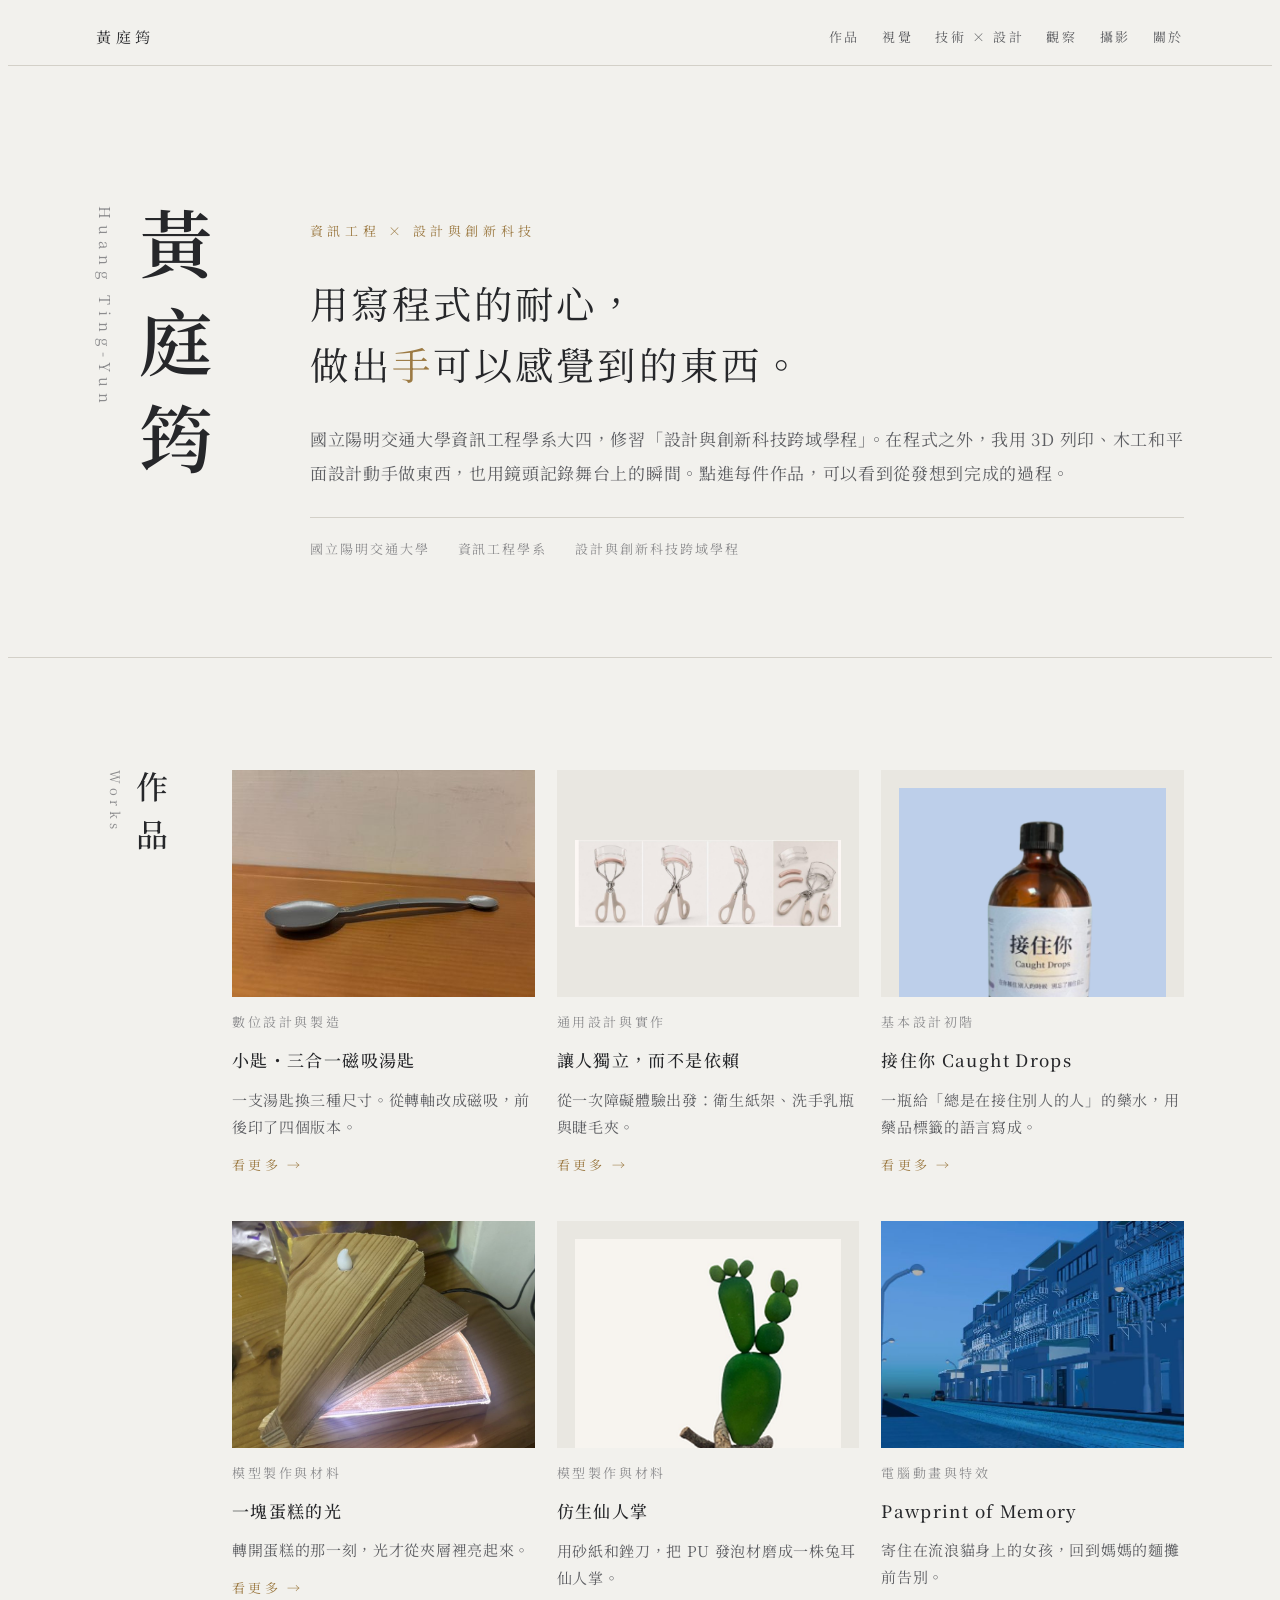
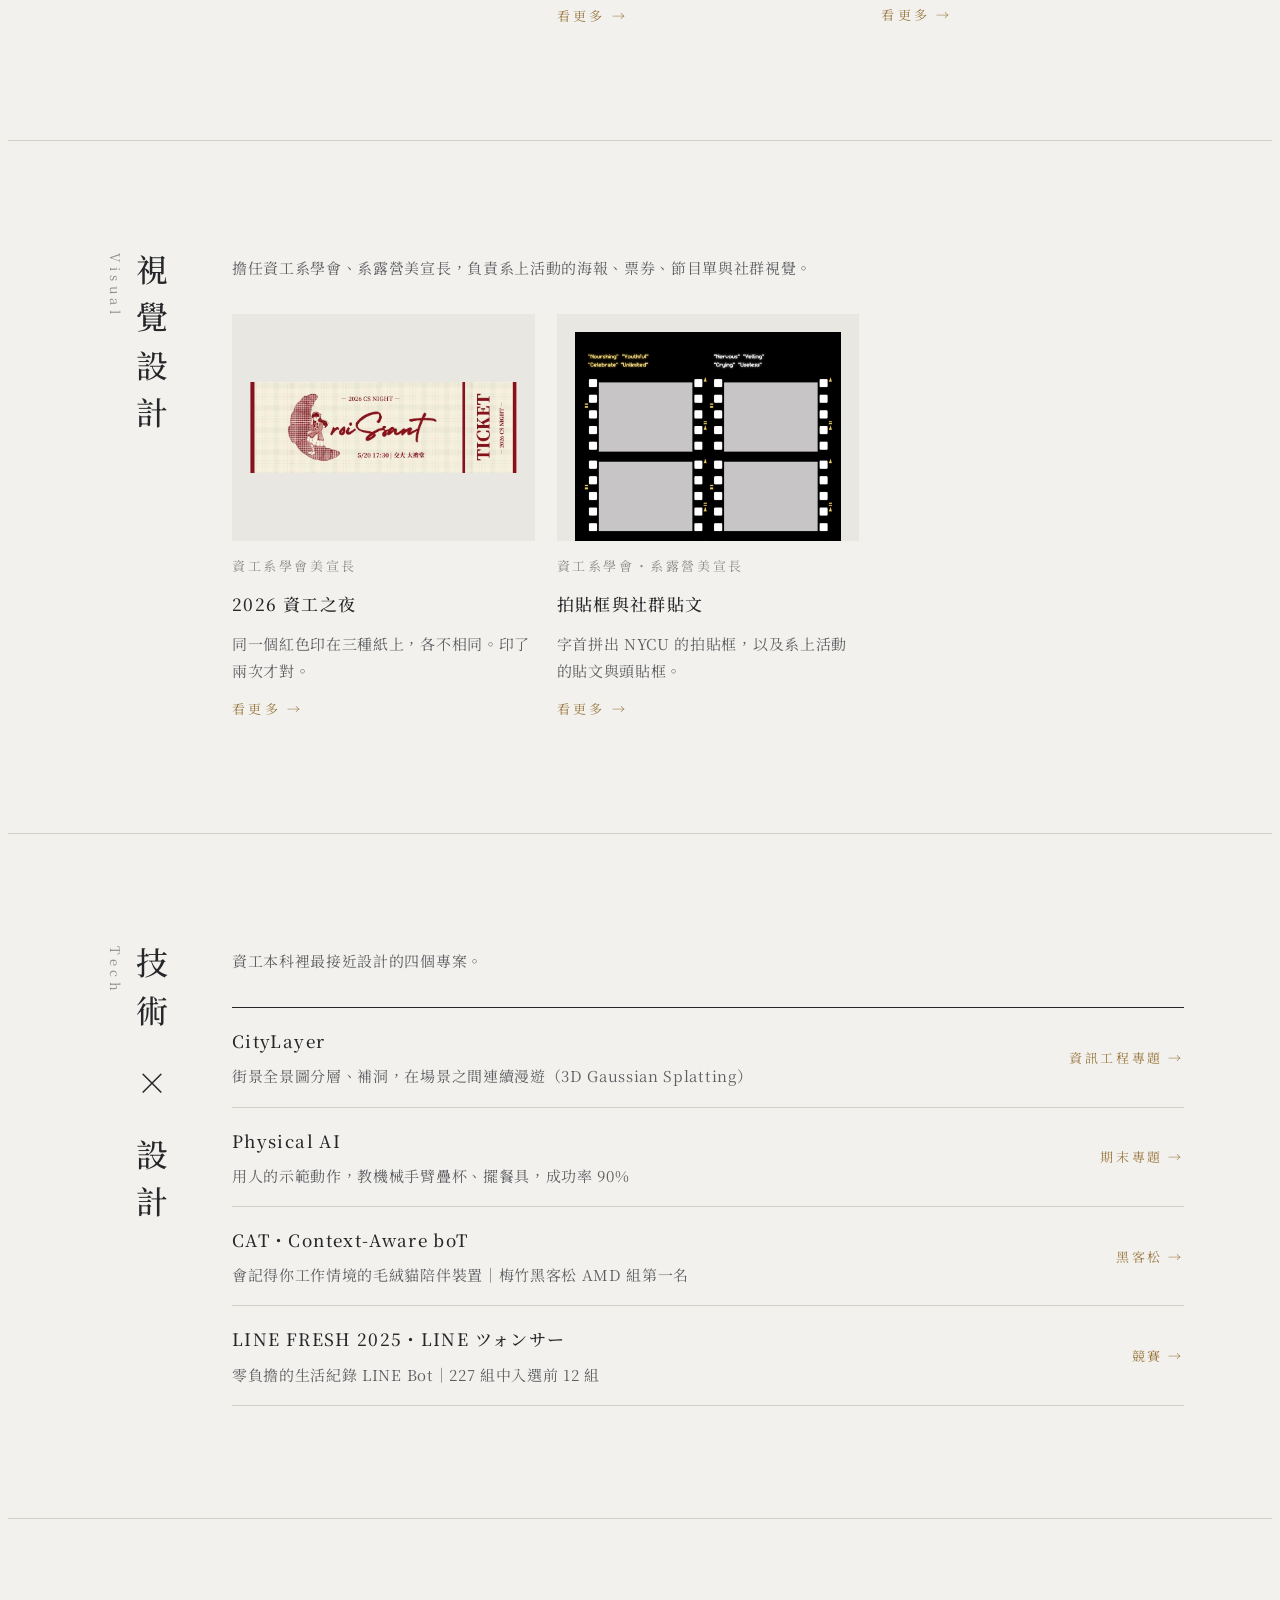
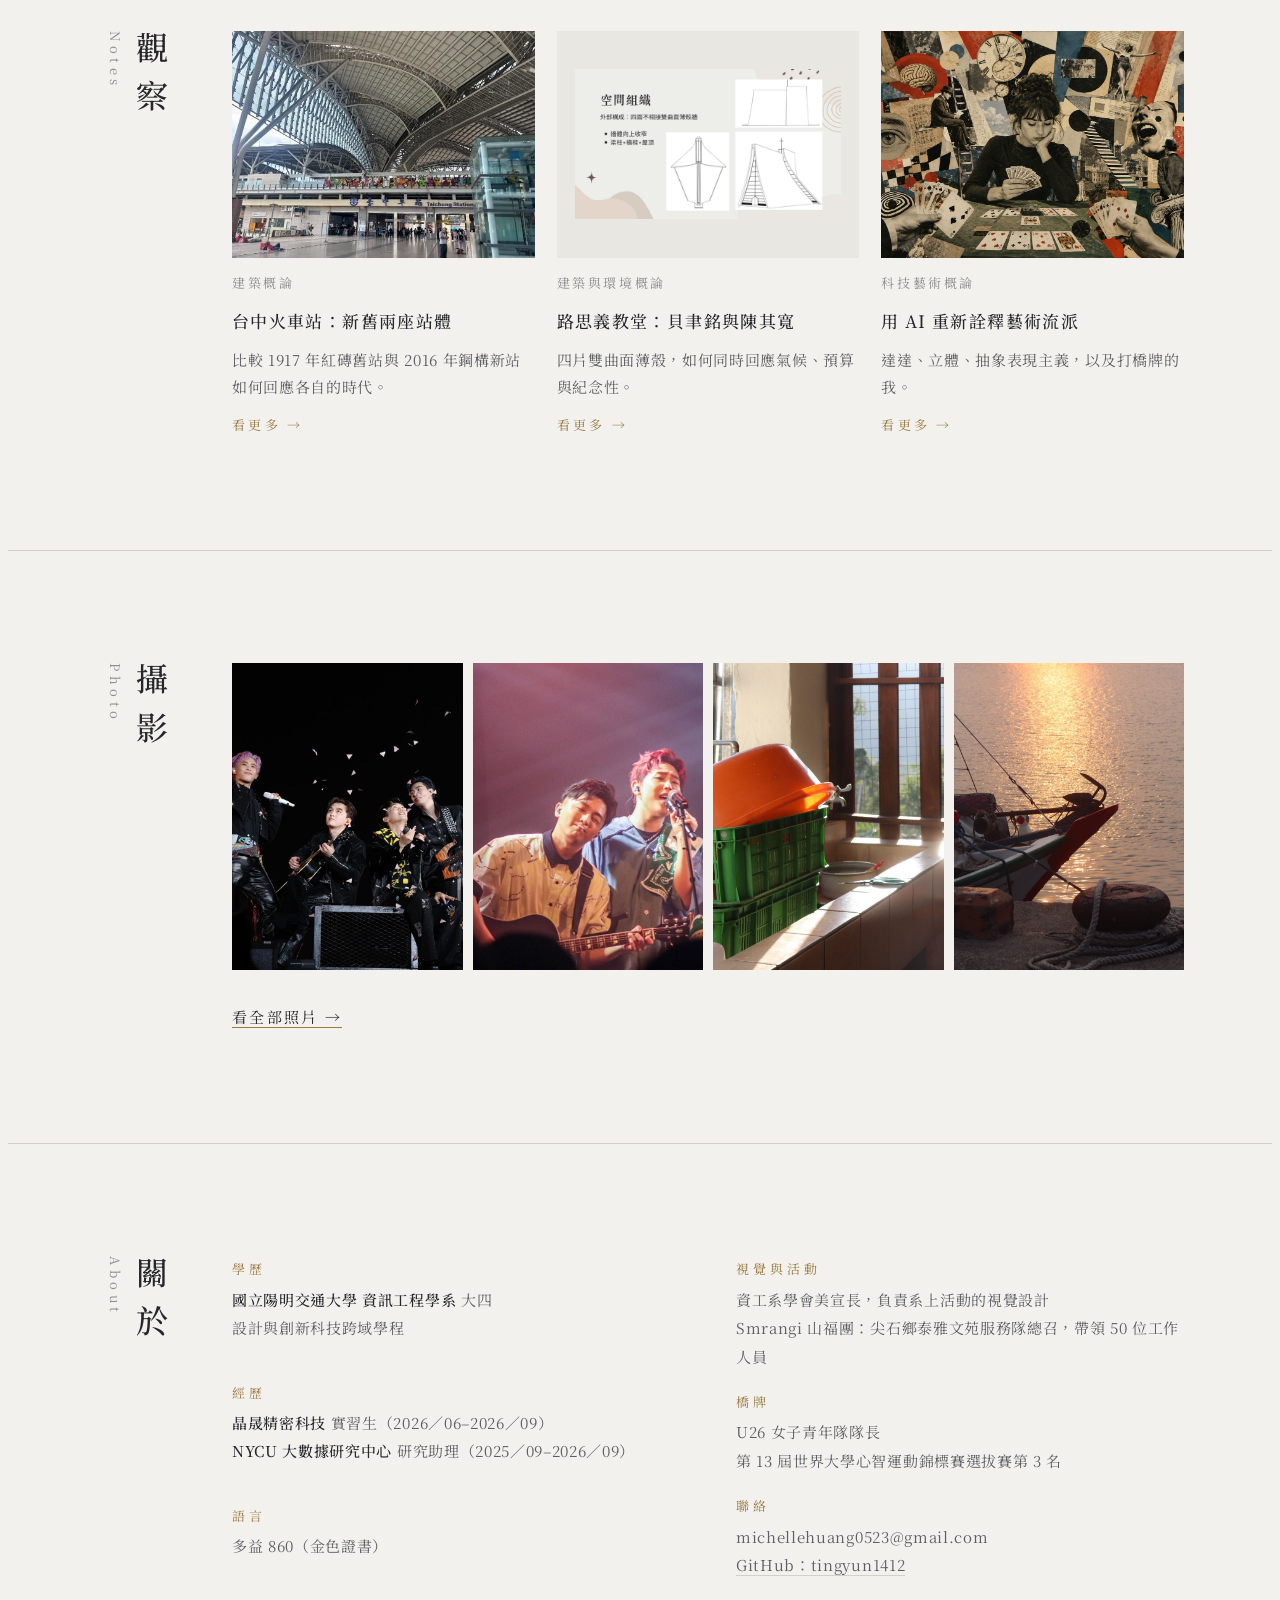
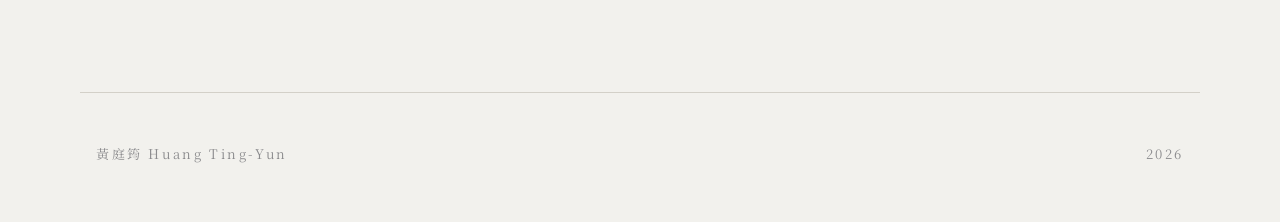
==== commit 79cb725e: "Expand universal design page with the three projects Co-Authored-By: Claude Opus 5.5 <noreply@anthro" ====
--- a/index.html
+++ b/index.html
@@ -41,7 +41,7 @@
   <div class="wrap">
     <h2 class="sec-h">作品<span>Works</span></h2>
     <div class="sec-body" style="gap:32px">
-<div class="cards"><a class="card" href="spoon.html"><div class="frame"><img src="img/spoon-final.jpg" alt="" loading="lazy"></div><div class="c-course">數位設計與製造</div><h3>小匙・三合一磁吸湯匙</h3><p>一支湯匙換三種尺寸。從轉軸改成磁吸，前後印了四個版本。</p><span class="go">看更多 →</span></a><a class="card" href="ud.html"><div class="frame contain"><img src="img/ud-lash.jpg" alt="" loading="lazy"></div><div class="c-course">通用設計與實作</div><h3>讓人獨立，而不是依賴</h3><p>從一次障礙體驗出發：衛生紙架、洗手乳瓶與睫毛夾。</p><span class="go">看更多 →</span></a><a class="card" href="label.html"><div class="frame contain"><img src="img/label-bottle.png" alt="" loading="lazy"></div><div class="c-course">基本設計初階</div><h3>接住你 Caught Drops</h3><p>一瓶給「總是在接住別人的人」的藥水，用藥品標籤的語言寫成。</p><span class="go">看更多 →</span></a><a class="card" href="lamp.html"><div class="frame"><img src="img/lamp-open.jpg" alt="" loading="lazy"></div><div class="c-course">模型製作與材料</div><h3>一塊蛋糕的光</h3><p>轉開蛋糕的那一刻，光才從夾層裡亮起來。</p><span class="go">看更多 →</span></a><a class="card" href="cactus.html"><div class="frame contain"><img src="img/cactus-final.jpg" alt="" loading="lazy"></div><div class="c-course">模型製作與材料</div><h3>仿生仙人掌</h3><p>用砂紙和銼刀，把 PU 發泡材磨成一株兔耳仙人掌。</p><span class="go">看更多 →</span></a><a class="card" href="pawprint.html"><div class="frame"><img src="img/anim-dusk.jpg" alt="" loading="lazy"></div><div class="c-course">電腦動畫與特效</div><h3>Pawprint of Memory</h3><p>寄住在流浪貓身上的女孩，回到媽媽的麵攤前告別。</p><span class="go">看更多 →</span></a></div>
+<div class="cards"><a class="card" href="spoon.html"><div class="frame"><img src="img/spoon-final.jpg" alt="" loading="lazy"></div><div class="c-course">數位設計與製造</div><h3>小匙・三合一磁吸湯匙</h3><p>一支湯匙換三種尺寸。從轉軸改成磁吸，前後印了四個版本。</p><span class="go">看更多 →</span></a><a class="card" href="ud.html"><div class="frame contain"><img src="img/ud-lash-final.jpg" alt="" loading="lazy"></div><div class="c-course">通用設計與實作</div><h3>讓人獨立，而不是依賴</h3><p>從一次障礙體驗出發：衛生紙架、洗手乳瓶與睫毛夾。</p><span class="go">看更多 →</span></a><a class="card" href="label.html"><div class="frame contain"><img src="img/label-bottle.png" alt="" loading="lazy"></div><div class="c-course">基本設計初階</div><h3>接住你 Caught Drops</h3><p>一瓶給「總是在接住別人的人」的藥水，用藥品標籤的語言寫成。</p><span class="go">看更多 →</span></a><a class="card" href="lamp.html"><div class="frame"><img src="img/lamp-open.jpg" alt="" loading="lazy"></div><div class="c-course">模型製作與材料</div><h3>一塊蛋糕的光</h3><p>轉開蛋糕的那一刻，光才從夾層裡亮起來。</p><span class="go">看更多 →</span></a><a class="card" href="cactus.html"><div class="frame contain"><img src="img/cactus-final.jpg" alt="" loading="lazy"></div><div class="c-course">模型製作與材料</div><h3>仿生仙人掌</h3><p>用砂紙和銼刀，把 PU 發泡材磨成一株兔耳仙人掌。</p><span class="go">看更多 →</span></a><a class="card" href="pawprint.html"><div class="frame"><img src="img/anim-dusk.jpg" alt="" loading="lazy"></div><div class="c-course">電腦動畫與特效</div><h3>Pawprint of Memory</h3><p>寄住在流浪貓身上的女孩，回到媽媽的麵攤前告別。</p><span class="go">看更多 →</span></a></div>
     </div>
   </div>
 </section>
--- a/style.css
+++ b/style.css
@@ -217,6 +217,13 @@
 .pn small{font-size:var(--s-xs);letter-spacing:.3em;color:var(--ink-3)}
 .pn span{letter-spacing:.08em}
 .pn a:hover span{color:var(--gold)}
+
+/* equal-height image rows: width follows each image's aspect ratio */
+.row{display:flex;gap:14px;align-items:flex-start}
+.row figure{flex:var(--ar,1) 1 0;min-width:0}
+.row .frame,.row .frame.plain{background:transparent}
+.row .frame img{aspect-ratio:auto!important;width:100%;height:auto;object-fit:contain}
+@media (max-width:560px){.row{flex-direction:column}.row figure{flex:none;width:100%}}
 
 /* label page */
 .eq{display:grid;grid-template-columns:1fr auto 1fr auto 1.2fr;gap:14px;align-items:center}
